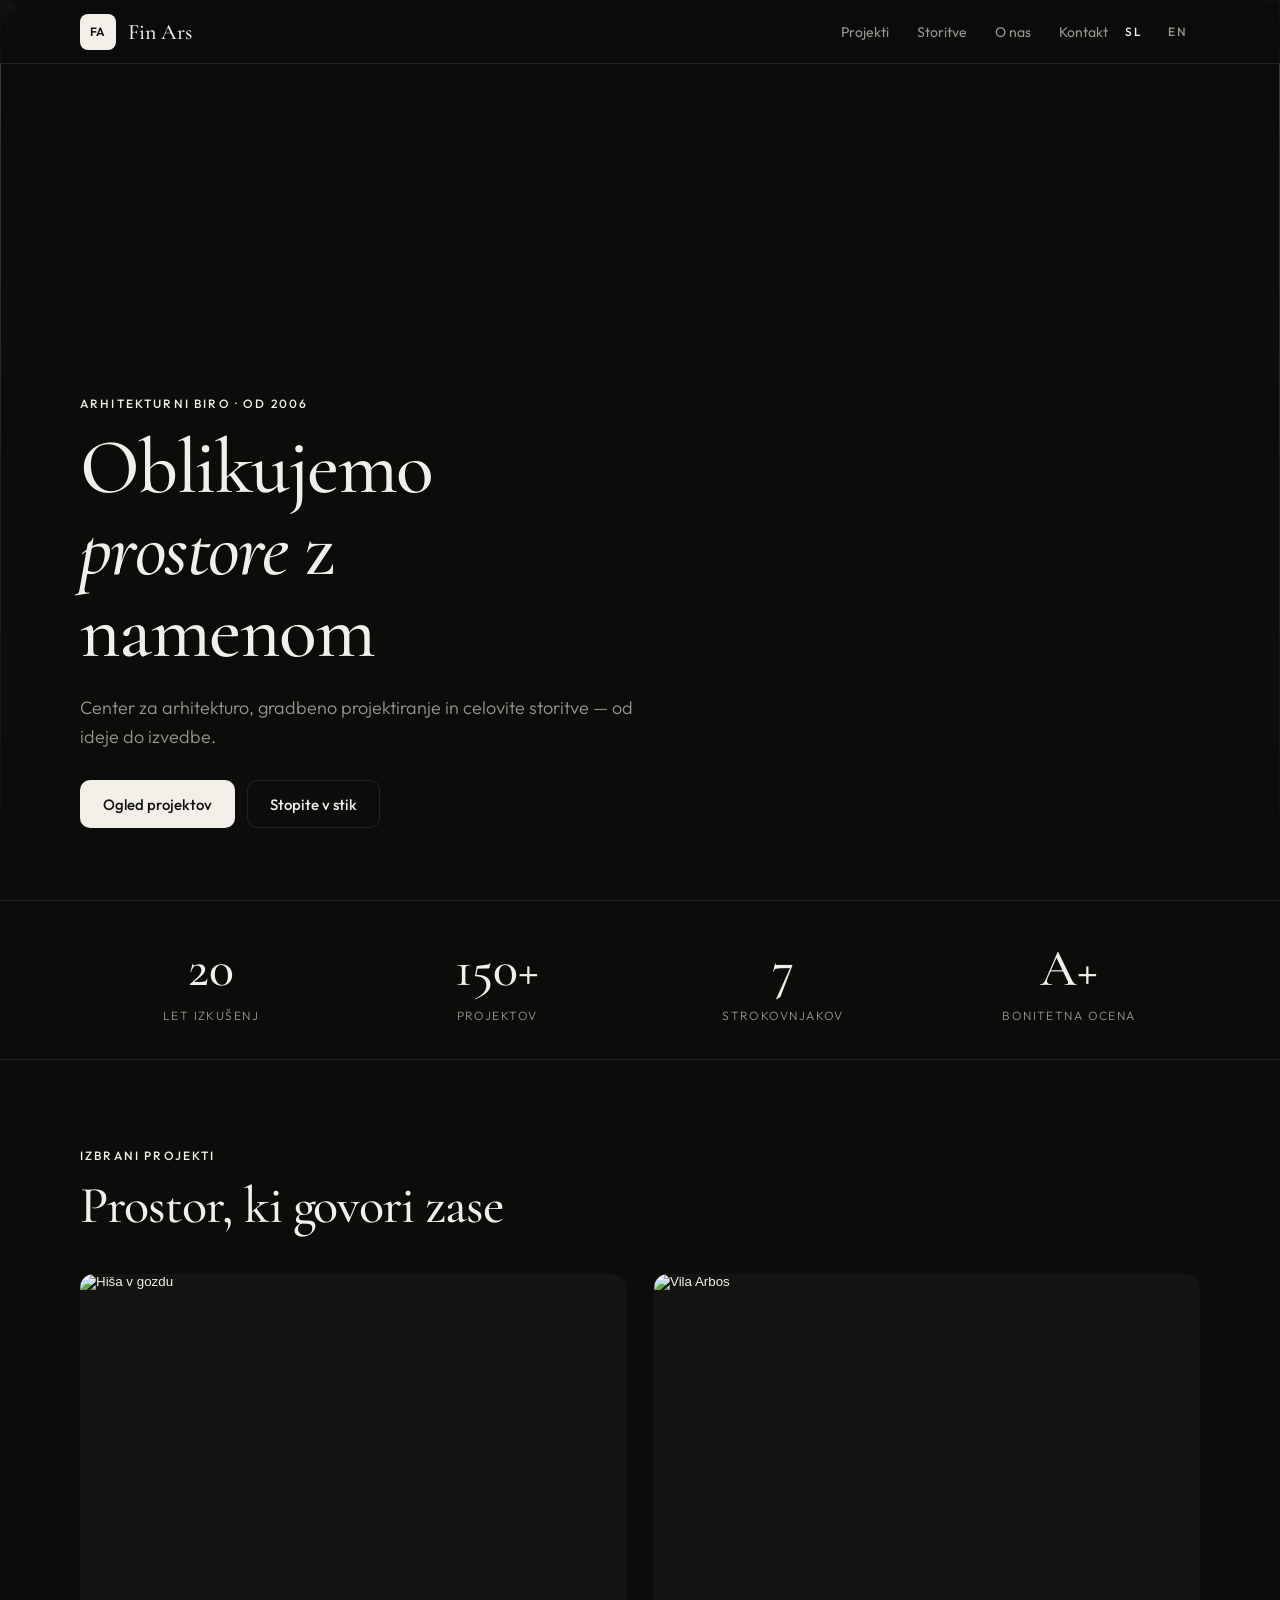
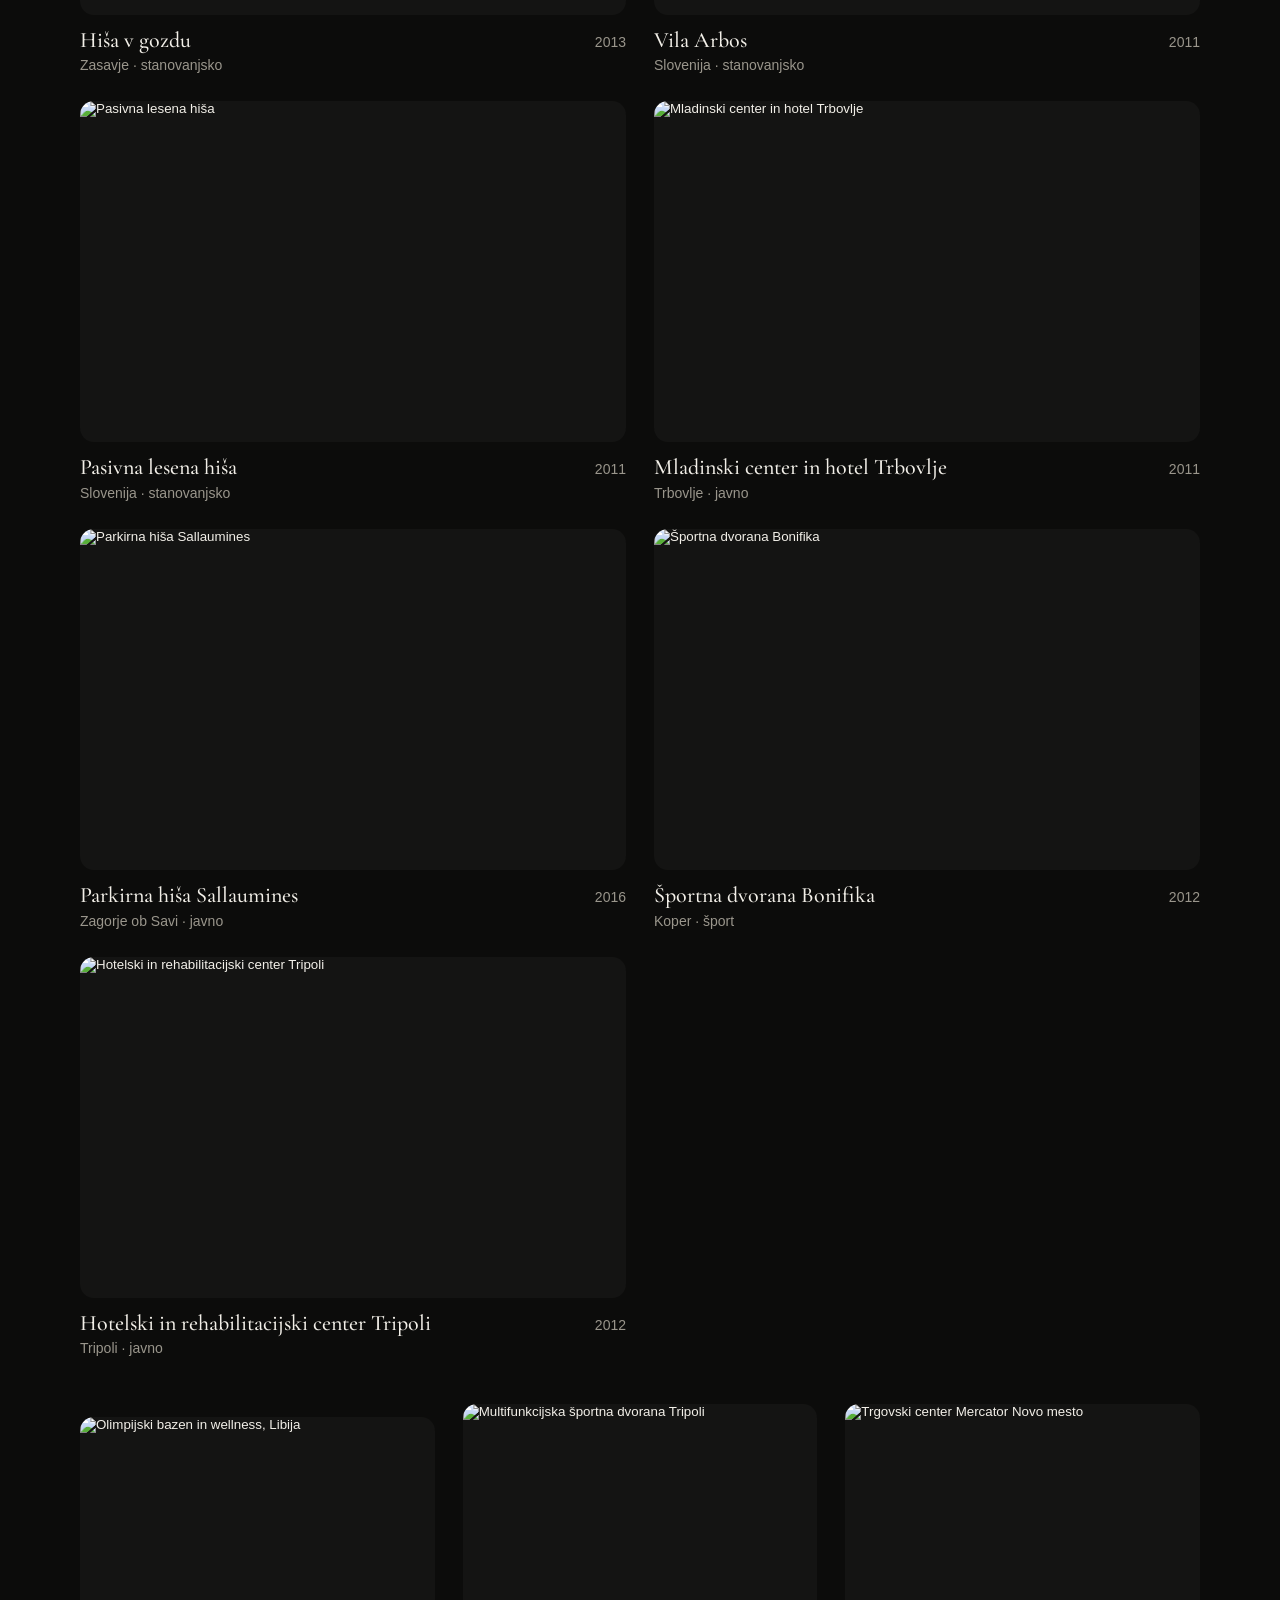
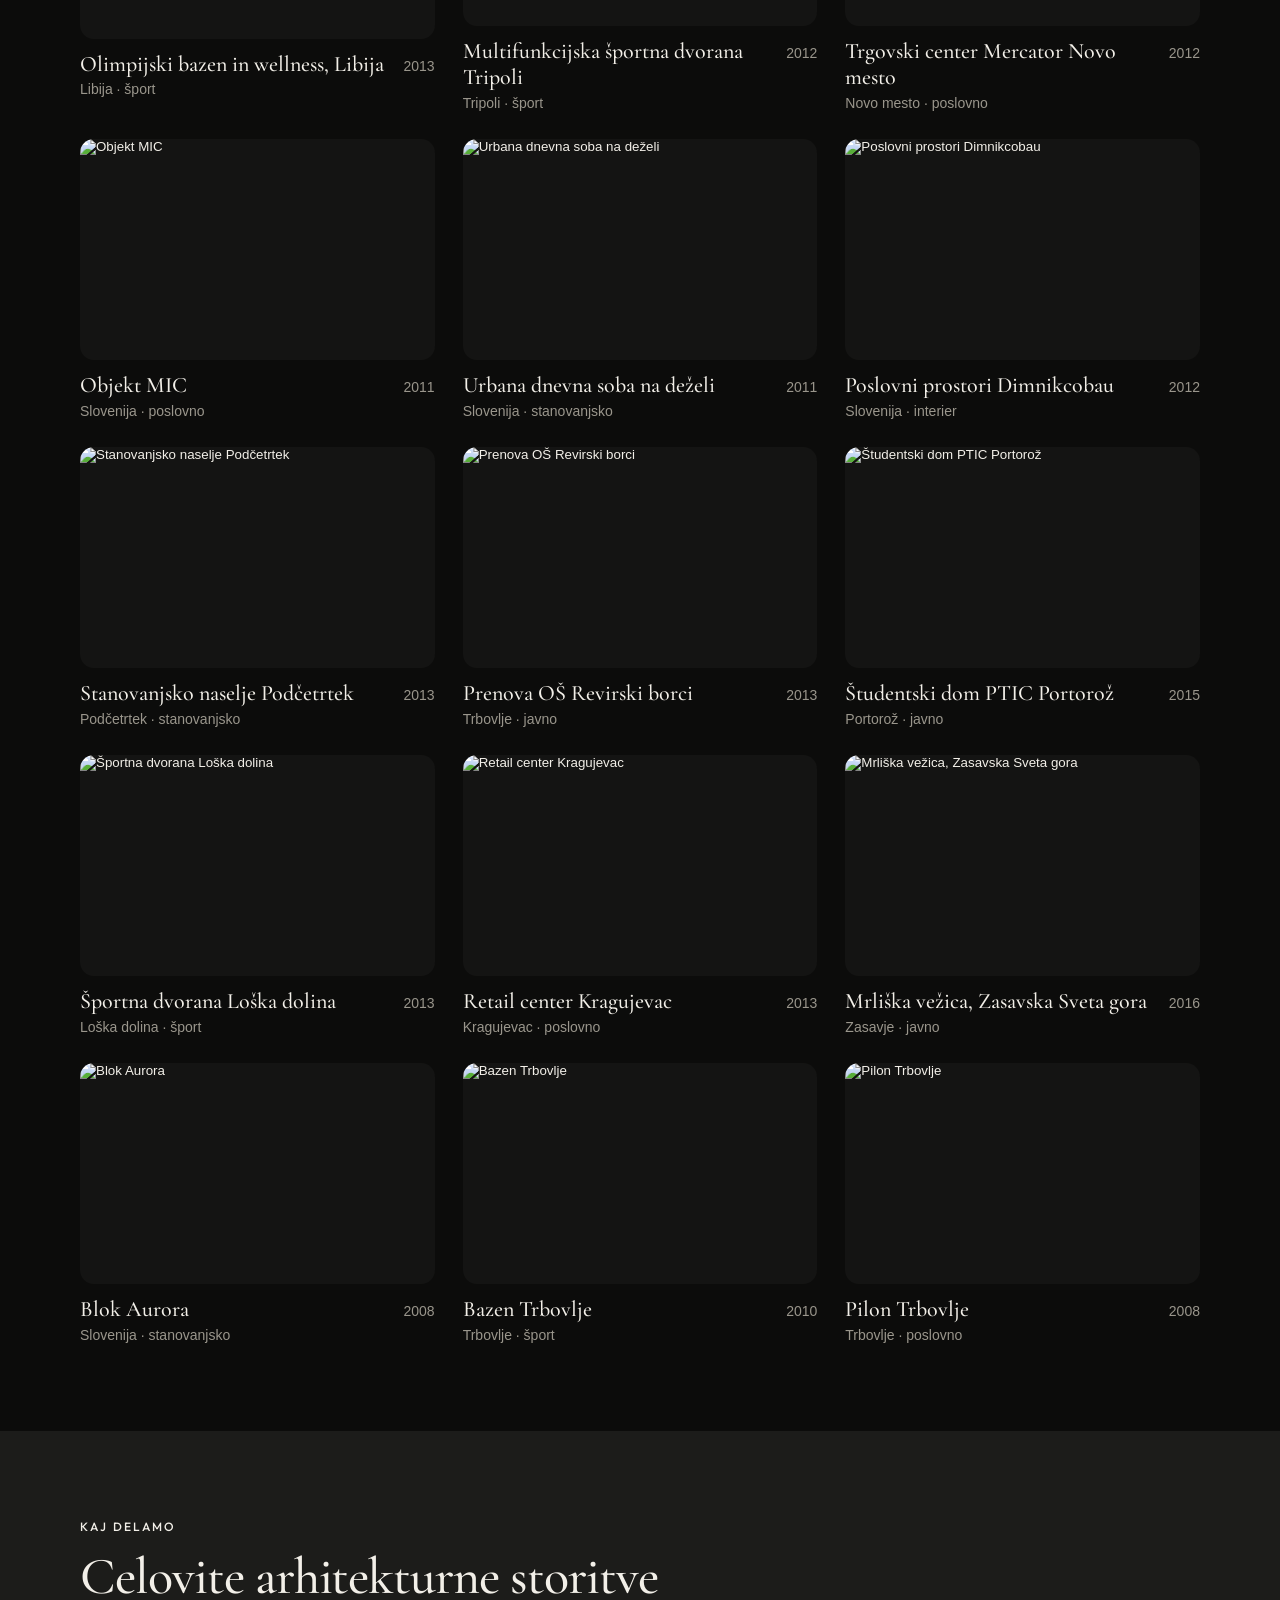
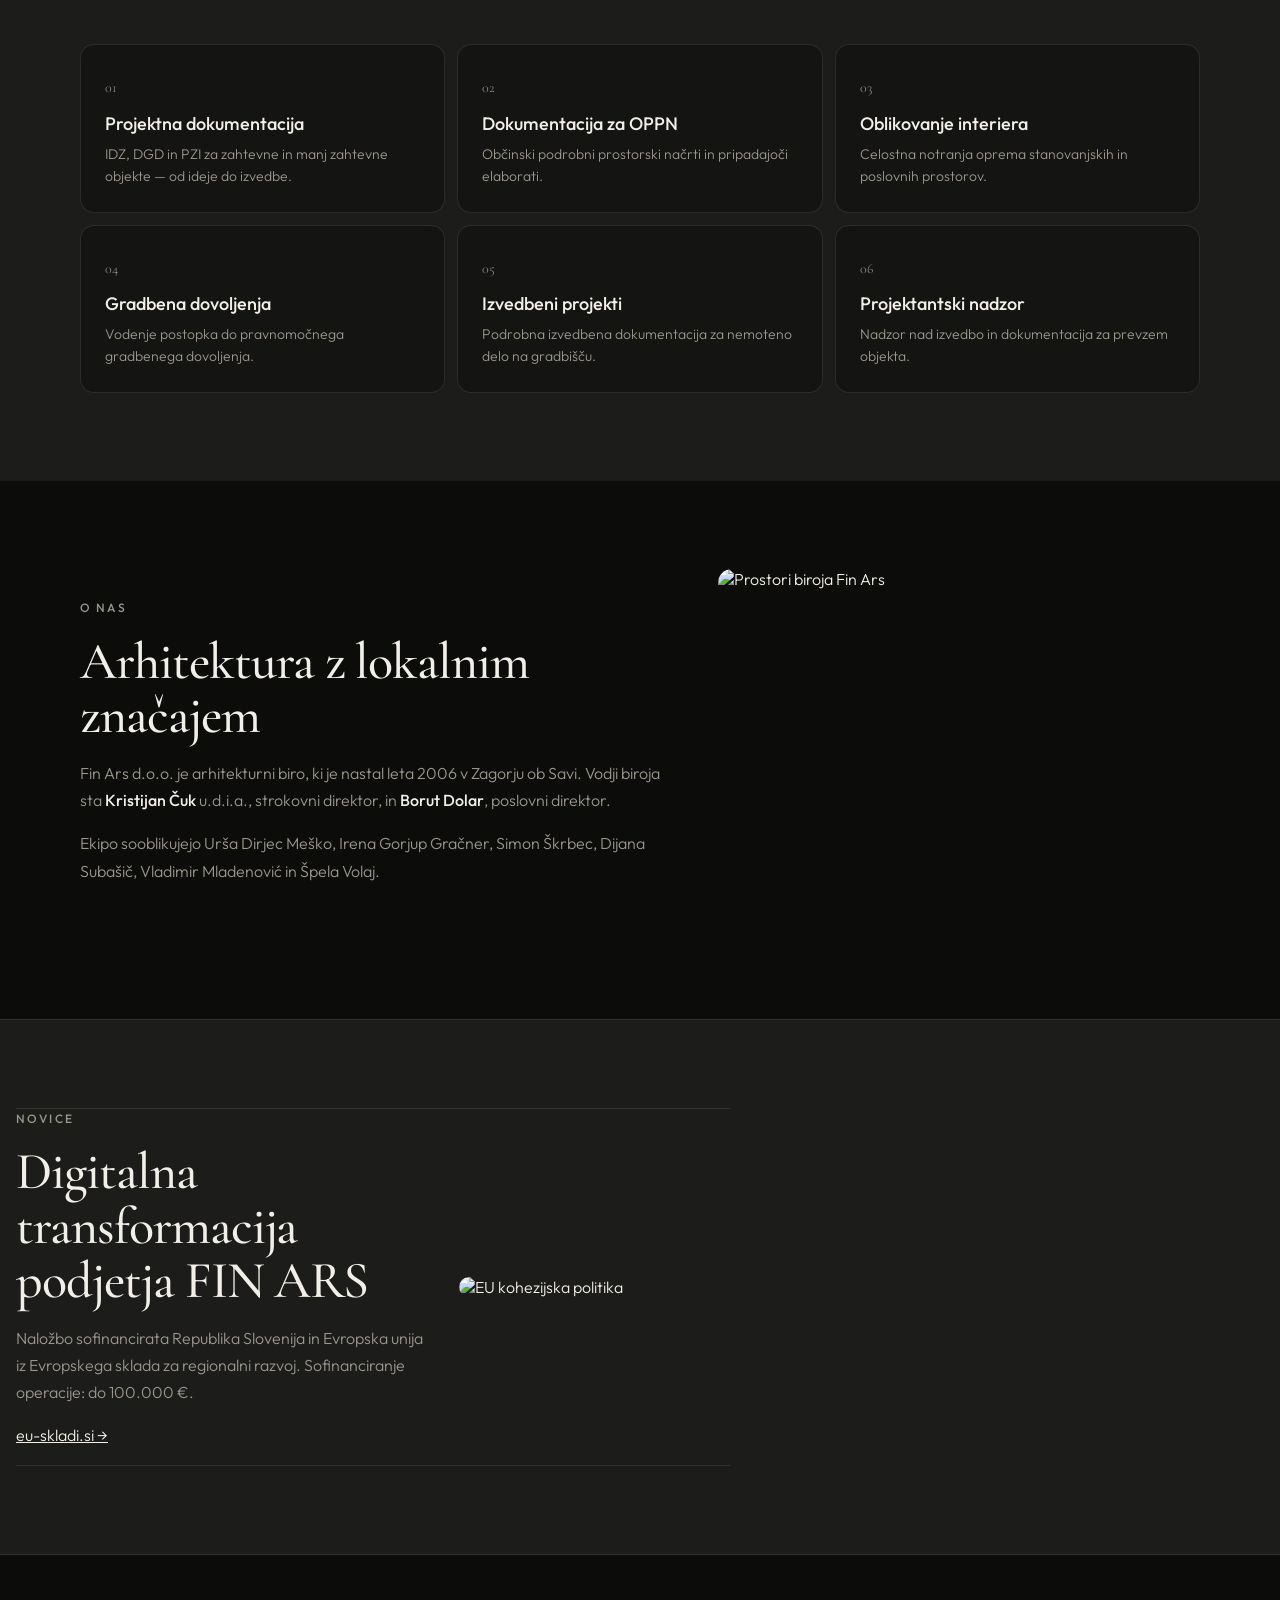
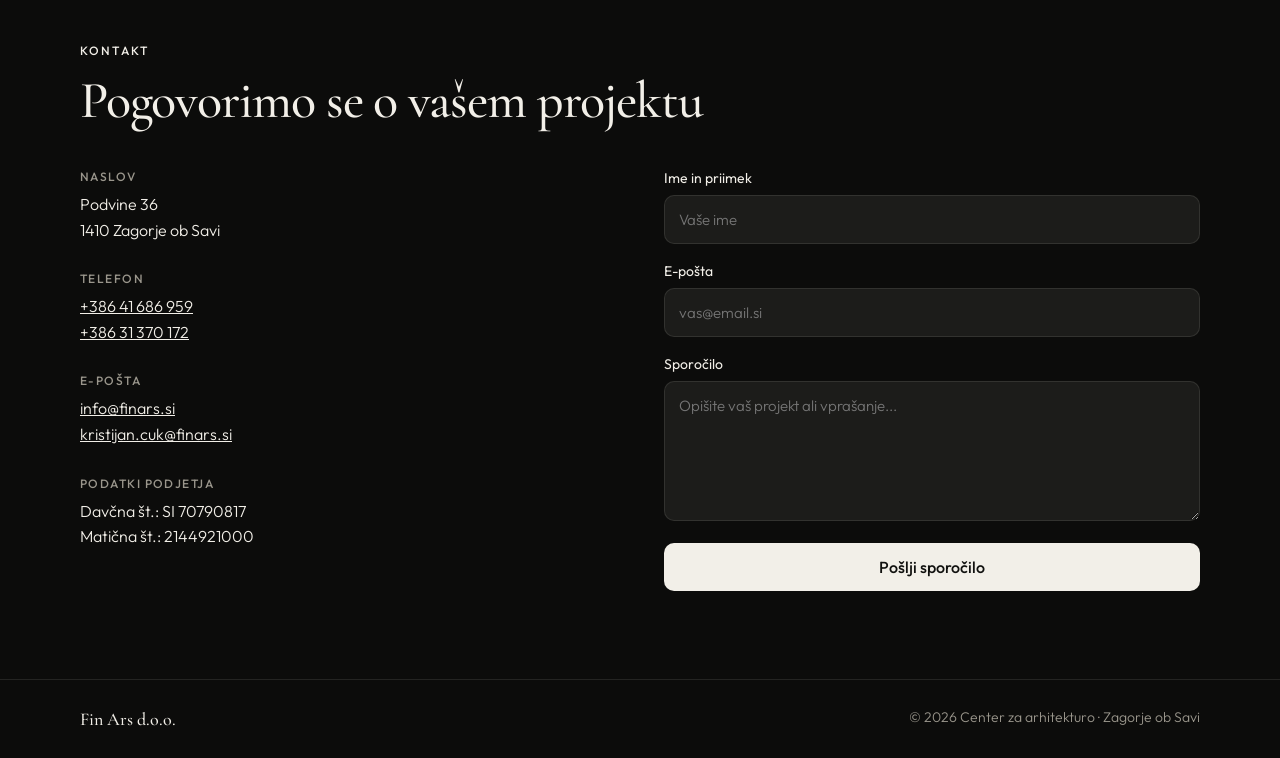
==== index.html @ 6402c63b "Publish SL/EN language switch in index.html" ====
<!DOCTYPE html>
<html lang="sl">
<head>
<meta charset="utf-8">
<meta name="viewport" content="width=device-width, initial-scale=1">
<title>Fin Ars — arhitekturni biro</title>
<meta name="description" content="Fin Ars d.o.o. — center za arhitekturo, gradbeno projektiranje in celovite storitve. Zagorje ob Savi.">
<link rel="preconnect" href="https://fonts.googleapis.com">
<link rel="preconnect" href="https://fonts.gstatic.com" crossorigin>
<link href="https://fonts.googleapis.com/css2?family=Cormorant+Garamond:ital,wght@0,500;0,600;1,500&family=Outfit:wght@300;400;500;600&display=swap" rel="stylesheet">
<style>
  :root {
    --bg: #0c0c0b;
    --fg: #f2efe8;
    --card: #141413;
    --muted: #9a968c;
    --line: rgb(242 239 232 / 0.1);
    --soft: #1c1c1a;
    --display: "Cormorant Garamond", Georgia, serif;
    --sans: "Outfit", system-ui, sans-serif;
  }
  * { box-sizing: border-box; }
  html { scroll-behavior: smooth; }
  body {
    margin: 0;
    background: var(--bg);
    color: var(--fg);
    font-family: var(--sans);
    font-weight: 300;
    -webkit-font-smoothing: antialiased;
  }
  img { max-width: 100%; display: block; }
  a { color: inherit; }
  button, a { cursor: pointer; }
  .wrap { width: min(1120px, calc(100% - 2rem)); margin-inline: auto; }
  header {
    position: fixed; inset: 0 0 auto 0; z-index: 20;
    height: 64px; display: flex; align-items: center;
    border-bottom: 1px solid var(--line);
    background: rgb(12 12 11 / 0.82);
    backdrop-filter: blur(14px);
  }
  .bar { display: flex; align-items: center; justify-content: space-between; width: min(1120px, calc(100% - 2rem)); margin-inline: auto; }
  .brand { display: flex; align-items: center; gap: 12px; text-decoration: none; }
  .mark {
    width: 36px; height: 36px; border-radius: 8px;
    background: var(--fg); color: #11110f;
    display: grid; place-items: center;
    font-size: 12px; font-weight: 600; letter-spacing: 0.04em;
  }
  .brand-name { font-family: var(--display); font-size: 22px; font-weight: 500; }
  nav { display: flex; gap: 28px; }
  nav a { color: var(--muted); text-decoration: none; font-size: 14px; font-weight: 400; }
  nav a:hover { color: var(--fg); }
  .menu-btn {
    display: none; background: none; border: 0; color: var(--fg);
    width: 44px; height: 44px; font-size: 22px;
  }
  .mobile-nav {
    display: none; position: fixed; top: 64px; left: 0; right: 0; z-index: 19;
    background: var(--bg); border-bottom: 1px solid var(--line); padding: 8px 16px 16px;
  }
  .mobile-nav a { display: flex; min-height: 48px; align-items: center; color: var(--muted); text-decoration: none; font-size: 18px; }
  .hero { position: relative; min-height: 100dvh; display: flex; align-items: flex-end; padding: 96px 0 72px; overflow: hidden; }
  .hero-bg { position: absolute; inset: 0; width: 100%; height: 100%; object-fit: cover; opacity: 0.42; }
  .hero-shade { position: absolute; inset: 0; background: linear-gradient(to bottom, rgb(12 12 11 / 0.35), rgb(12 12 11 / 0.72) 55%, var(--bg)); }
  .hero-copy { position: relative; }
  .kicker { letter-spacing: 0.18em; text-transform: uppercase; font-size: 12px; font-weight: 500; color: var(--fg); margin: 0 0 16px; }
  h1, h2 { font-family: var(--display); font-weight: 500; letter-spacing: -0.02em; line-height: 1.05; margin: 0; }
  h1 { font-size: clamp(46px, 8vw, 78px); max-width: 14ch; }
  h1 em { font-style: italic; }
  .lede { max-width: 36rem; margin: 22px 0 0; color: var(--muted); font-size: 18px; line-height: 1.6; }
  .actions { display: flex; flex-wrap: wrap; gap: 12px; margin-top: 28px; }
  .btn {
    display: inline-flex; align-items: center; justify-content: center;
    min-height: 48px; padding: 0 22px; border-radius: 10px;
    text-decoration: none; font-size: 15px; font-weight: 500; border: 1px solid transparent;
  }
  .btn-solid { background: var(--fg); color: #11110f; }
  .btn-ghost { background: transparent; color: var(--fg); border-color: var(--line); }
  .stats { border-block: 1px solid var(--line); }
  .stats-grid { display: grid; grid-template-columns: repeat(4, 1fr); gap: 24px; padding: 36px 0; text-align: center; }
  .stat b { display: block; font-family: var(--display); font-size: clamp(36px, 5vw, 52px); font-weight: 500; }
  .stat span { display: block; margin-top: 8px; color: var(--muted); font-size: 12px; letter-spacing: 0.12em; text-transform: uppercase; }
  section { padding: 88px 0; }
  h2 { font-size: clamp(36px, 5vw, 52px); margin-top: 10px; }
  .grid-2 { display: grid; grid-template-columns: 1fr 1fr; gap: 28px; margin-top: 40px; }
  .grid-3 { display: grid; grid-template-columns: repeat(3, 1fr); gap: 28px; margin-top: 48px; }
  .card {
    display: block; width: 100%; padding: 0; border: 0; background: none; color: inherit; text-align: left;
  }
  .card-media { display: block; overflow: hidden; border-radius: 14px; background: var(--card); }
  .card img { width: 100%; aspect-ratio: 16/10; object-fit: cover; transition: transform 0.5s ease; }
  .card:hover img { transform: scale(1.03); }
  .card-meta { display: flex; justify-content: space-between; gap: 12px; margin-top: 12px; align-items: baseline; }
  .card-title { font-family: var(--display); font-size: 22px; font-weight: 500; line-height: 1.2; }
  .card-year, .card-sub { color: var(--muted); font-size: 14px; }
  .card-sub { display: block; margin-top: 4px; }
  .band { background: var(--soft); }
  .services { display: grid; grid-template-columns: repeat(3, 1fr); gap: 12px; margin-top: 40px; }
  .service { border: 1px solid var(--line); background: var(--card); border-radius: 14px; padding: 24px; }
  .service:hover { border-color: rgb(207 200 186 / 0.4); }
  .service-n { font-family: var(--display); margin: 0; color: var(--fg); }
  .service h3 { margin: 12px 0 0; font-size: 18px; font-weight: 500; }
  .service p { margin: 8px 0 0; color: var(--muted); font-size: 14px; line-height: 1.6; }
  .about { display: grid; grid-template-columns: 1.1fr 0.9fr; gap: 48px; align-items: center; }
  .about p { color: var(--muted); line-height: 1.7; }
  .about strong { color: var(--fg); font-weight: 500; }
  .about img { width: 100%; aspect-ratio: 4/3; object-fit: cover; border-radius: 14px; }
  .news { display: grid; grid-template-columns: 1.2fr 0.8fr; gap: 36px; align-items: center; border-block: 1px solid var(--line); background: var(--soft); }
  .news p { color: var(--muted); line-height: 1.7; }
  .news a { color: var(--fg); }
  .news img { width: 100%; border-radius: 12px; }
  .contact { display: grid; grid-template-columns: 1fr 1fr; gap: 48px; margin-top: 40px; }
  .contact h3 { margin: 0; font-size: 12px; letter-spacing: 0.12em; text-transform: uppercase; font-weight: 500; color: var(--muted); }
  .contact p { margin: 8px 0 0; line-height: 1.6; }
  .block { margin-bottom: 28px; }
  label { display: block; font-size: 14px; margin-bottom: 8px; font-weight: 400; }
  input, textarea {
    width: 100%; background: var(--soft); color: var(--fg);
    border: 1px solid var(--line); border-radius: 10px;
    padding: 14px 14px; font: inherit; font-size: 15px;
  }
  textarea { min-height: 140px; resize: vertical; }
  input:focus, textarea:focus { outline: 2px solid #cfc8ba; border-color: transparent; }
  .field { margin-bottom: 18px; }
  button.btn { width: 100%; border: 0; font: inherit; font-weight: 500; }
  footer { border-top: 1px solid var(--line); }
  .foot { display: flex; justify-content: space-between; gap: 12px; padding: 28px 0; color: var(--muted); font-size: 14px; }
  .foot strong { color: var(--fg); font-family: var(--display); font-size: 18px; font-weight: 500; }
  dialog {
    width: min(920px, calc(100% - 1.5rem));
    max-height: min(92dvh, 900px);
    padding: 0; border: 1px solid var(--line); border-radius: 16px;
    background: #121211; color: var(--fg);
  }
  dialog::backdrop { background: rgb(0 0 0 / 0.72); }
  .dlg { padding: 16px; overflow: auto; max-height: min(92dvh, 900px); }
  .dlg-top { display: flex; justify-content: flex-end; }
  .close {
    width: 44px; height: 44px; border-radius: 10px; border: 1px solid var(--line);
    background: transparent; color: var(--fg); font-size: 20px;
  }
  .hero-shot { width: 100%; aspect-ratio: 16/9; object-fit: cover; border-radius: 12px; background: #000; }
  .thumbs { display: grid; grid-template-columns: repeat(6, 1fr); gap: 8px; margin-top: 8px; }
  .thumbs button { padding: 0; border: 0; background: none; border-radius: 8px; overflow: hidden; opacity: 0.7; }
  .thumbs button[aria-current="true"] { opacity: 1; outline: 2px solid #cfc8ba; }
  .thumbs img { width: 100%; aspect-ratio: 4/3; object-fit: cover; }
  .dlg h2 { font-size: clamp(32px, 4vw, 46px); margin-top: 8px; }
  .dlg .meta { color: var(--muted); letter-spacing: 0.14em; text-transform: uppercase; font-size: 12px; margin: 18px 0 0; }
  .dlg .authors, .dlg .summary { color: var(--muted); line-height: 1.7; }
  .bar-end { display: flex; align-items: center; gap: 4px; }
  .langs { display: flex; }
  .langs button {
    min-width: 44px; min-height: 44px; padding: 0; border: 0; background: none;
    color: var(--muted); font: inherit; font-size: 12px; font-weight: 500; letter-spacing: 0.16em;
  }
  .langs button[aria-pressed="true"] { color: var(--fg); }
  @media (max-width: 860px) {
    nav { display: none; }
    .menu-btn { display: grid; place-items: center; }
    .stats-grid, .grid-2, .grid-3, .services, .about, .news, .contact { grid-template-columns: 1fr; }
    .stats-grid { grid-template-columns: 1fr 1fr; }
    .thumbs { grid-template-columns: repeat(4, 1fr); }
    section { padding: 64px 0; }
    .foot { flex-direction: column; text-align: center; }
  }
  @media (prefers-reduced-motion: reduce) {
    html { scroll-behavior: auto; }
    .card img { transition: none; }
  }
</style>
</head>
<body>
<header>
  <div class="bar">
    <a class="brand" href="#top"><span class="mark">FA</span><span class="brand-name">Fin Ars</span></a>
    <div class="bar-end">
    <nav>
      <a href="#projekti" data-i18n="nav0">Projekti</a>
      <a href="#storitve" data-i18n="nav1">Storitve</a>
      <a href="#o-nas" data-i18n="nav2">O nas</a>
      <a href="#kontakt" data-i18n="nav3">Kontakt</a>
    </nav>
    <div class="langs" role="group" aria-label="Jezik">
      <button type="button" data-set-lang="sl" aria-pressed="true">SL</button>
      <button type="button" data-set-lang="en" aria-pressed="false">EN</button>
    </div>
    <button class="menu-btn" type="button" aria-expanded="false" aria-controls="mobile-nav" aria-label="Odpri meni">☰</button>
    </div>
  </div>
</header>
<div class="mobile-nav" id="mobile-nav">
  <a href="#projekti" data-i18n="nav0">Projekti</a>
  <a href="#storitve" data-i18n="nav1">Storitve</a>
  <a href="#o-nas" data-i18n="nav2">O nas</a>
  <a href="#kontakt" data-i18n="nav3">Kontakt</a>
</div>

<main id="top">
  <section class="hero">
    <img class="hero-bg" src="https://cdn.jsdelivr.net/gh/tommyvimeo-gif/finars@main/public/projects/hisa-v-gozdu/01.jpg" alt="">
    <div class="hero-shade"></div>
    <div class="wrap hero-copy">
      <p class="kicker" data-i18n="heroKicker">Arhitekturni biro · od 2006</p>
      <h1 data-i18n-html="heroTitle">Oblikujemo <em>prostore</em> z namenom</h1>
      <p class="lede" data-i18n="lede">Center za arhitekturo, gradbeno projektiranje in celovite storitve — od ideje do izvedbe.</p>
      <div class="actions">
        <a class="btn btn-solid" href="#projekti" data-i18n="viewProjects">Ogled projektov</a>
        <a class="btn btn-ghost" href="#kontakt" data-i18n="getInTouch">Stopite v stik</a>
      </div>
    </div>
  </section>

  <div class="stats">
    <div class="wrap stats-grid">
      <div class="stat"><b>20</b><span data-i18n="stat0">Let izkušenj</span></div>
      <div class="stat"><b>150+</b><span data-i18n="stat1">Projektov</span></div>
      <div class="stat"><b>7</b><span data-i18n="stat2">Strokovnjakov</span></div>
      <div class="stat"><b>A+</b><span data-i18n="stat3">Bonitetna ocena</span></div>
    </div>
  </div>

  <section id="projekti">
    <div class="wrap">
      <p class="kicker" data-i18n="projectsKicker">Izbrani projekti</p>
      <h2 data-i18n="projectsTitle">Prostor, ki govori zase</h2>
      <div class="grid-2">
      <button class="card" type="button" data-slug="hisa-v-gozdu">
        <span class="card-media"><img src="https://cdn.jsdelivr.net/gh/tommyvimeo-gif/finars@main/public/projects/hisa-v-gozdu/01.jpg" alt="Hiša v gozdu" loading="lazy"></span>
        <span class="card-meta">
          <span class="card-title">Hiša v gozdu</span>
          <span class="card-year">2013</span>
        </span>
        <span class="card-sub">Zasavje · stanovanjsko</span>
      </button>
      <button class="card" type="button" data-slug="vila-arbos">
        <span class="card-media"><img src="https://cdn.jsdelivr.net/gh/tommyvimeo-gif/finars@main/public/projects/vila-arbos/01.jpg" alt="Vila Arbos" loading="lazy"></span>
        <span class="card-meta">
          <span class="card-title">Vila Arbos</span>
          <span class="card-year">2011</span>
        </span>
        <span class="card-sub">Slovenija · stanovanjsko</span>
      </button>
      <button class="card" type="button" data-slug="pasivna-hisa">
        <span class="card-media"><img src="https://cdn.jsdelivr.net/gh/tommyvimeo-gif/finars@main/public/projects/pasivna-hisa/01.jpg" alt="Pasivna lesena hiša" loading="lazy"></span>
        <span class="card-meta">
          <span class="card-title">Pasivna lesena hiša</span>
          <span class="card-year">2011</span>
        </span>
        <span class="card-sub">Slovenija · stanovanjsko</span>
      </button>
      <button class="card" type="button" data-slug="mladinski-center-trbovlje">
        <span class="card-media"><img src="https://cdn.jsdelivr.net/gh/tommyvimeo-gif/finars@main/public/projects/mladinski-center-trbovlje/01.jpg" alt="Mladinski center in hotel Trbovlje" loading="lazy"></span>
        <span class="card-meta">
          <span class="card-title">Mladinski center in hotel Trbovlje</span>
          <span class="card-year">2011</span>
        </span>
        <span class="card-sub">Trbovlje · javno</span>
      </button>
      <button class="card" type="button" data-slug="parkirna-hisa-sallaumines">
        <span class="card-media"><img src="https://cdn.jsdelivr.net/gh/tommyvimeo-gif/finars@main/public/projects/parkirna-hisa-sallaumines/01.jpg" alt="Parkirna hiša Sallaumines" loading="lazy"></span>
        <span class="card-meta">
          <span class="card-title">Parkirna hiša Sallaumines</span>
          <span class="card-year">2016</span>
        </span>
        <span class="card-sub">Zagorje ob Savi · javno</span>
      </button>
      <button class="card" type="button" data-slug="dvorana-bonifika">
        <span class="card-media"><img src="https://cdn.jsdelivr.net/gh/tommyvimeo-gif/finars@main/public/projects/dvorana-bonifika/01.jpg" alt="Športna dvorana Bonifika" loading="lazy"></span>
        <span class="card-meta">
          <span class="card-title">Športna dvorana Bonifika</span>
          <span class="card-year">2012</span>
        </span>
        <span class="card-sub">Koper · šport</span>
      </button>
      <button class="card" type="button" data-slug="hotel-tripoli">
        <span class="card-media"><img src="https://cdn.jsdelivr.net/gh/tommyvimeo-gif/finars@main/public/projects/hotel-tripoli/01.jpg" alt="Hotelski in rehabilitacijski center Tripoli" loading="lazy"></span>
        <span class="card-meta">
          <span class="card-title">Hotelski in rehabilitacijski center Tripoli</span>
          <span class="card-year">2012</span>
        </span>
        <span class="card-sub">Tripoli · javno</span>
      </button></div>
      <div class="grid-3">
      <button class="card" type="button" data-slug="bazen-libija">
        <span class="card-media"><img src="https://cdn.jsdelivr.net/gh/tommyvimeo-gif/finars@main/public/projects/bazen-libija/01.jpg" alt="Olimpijski bazen in wellness, Libija" loading="lazy"></span>
        <span class="card-meta">
          <span class="card-title">Olimpijski bazen in wellness, Libija</span>
          <span class="card-year">2013</span>
        </span>
        <span class="card-sub">Libija · šport</span>
      </button>
      <button class="card" type="button" data-slug="dvorana-tripoli">
        <span class="card-media"><img src="https://cdn.jsdelivr.net/gh/tommyvimeo-gif/finars@main/public/projects/dvorana-tripoli/01.jpg" alt="Multifunkcijska športna dvorana Tripoli" loading="lazy"></span>
        <span class="card-meta">
          <span class="card-title">Multifunkcijska športna dvorana Tripoli</span>
          <span class="card-year">2012</span>
        </span>
        <span class="card-sub">Tripoli · šport</span>
      </button>
      <button class="card" type="button" data-slug="mercator-novo-mesto">
        <span class="card-media"><img src="https://cdn.jsdelivr.net/gh/tommyvimeo-gif/finars@main/public/projects/mercator-novo-mesto/01.jpg" alt="Trgovski center Mercator Novo mesto" loading="lazy"></span>
        <span class="card-meta">
          <span class="card-title">Trgovski center Mercator Novo mesto</span>
          <span class="card-year">2012</span>
        </span>
        <span class="card-sub">Novo mesto · poslovno</span>
      </button>
      <button class="card" type="button" data-slug="objekt-mic">
        <span class="card-media"><img src="https://cdn.jsdelivr.net/gh/tommyvimeo-gif/finars@main/public/projects/objekt-mic/01.jpg" alt="Objekt MIC" loading="lazy"></span>
        <span class="card-meta">
          <span class="card-title">Objekt MIC</span>
          <span class="card-year">2011</span>
        </span>
        <span class="card-sub">Slovenija · poslovno</span>
      </button>
      <button class="card" type="button" data-slug="urbana-dnevna-soba">
        <span class="card-media"><img src="https://cdn.jsdelivr.net/gh/tommyvimeo-gif/finars@main/public/projects/urbana-dnevna-soba/01.jpg" alt="Urbana dnevna soba na deželi" loading="lazy"></span>
        <span class="card-meta">
          <span class="card-title">Urbana dnevna soba na deželi</span>
          <span class="card-year">2011</span>
        </span>
        <span class="card-sub">Slovenija · stanovanjsko</span>
      </button>
      <button class="card" type="button" data-slug="dimnikcobau">
        <span class="card-media"><img src="https://cdn.jsdelivr.net/gh/tommyvimeo-gif/finars@main/public/projects/dimnikcobau/01.jpg" alt="Poslovni prostori Dimnikcobau" loading="lazy"></span>
        <span class="card-meta">
          <span class="card-title">Poslovni prostori Dimnikcobau</span>
          <span class="card-year">2012</span>
        </span>
        <span class="card-sub">Slovenija · interier</span>
      </button>
      <button class="card" type="button" data-slug="naselje-podcetrtek">
        <span class="card-media"><img src="https://cdn.jsdelivr.net/gh/tommyvimeo-gif/finars@main/public/projects/naselje-podcetrtek/01.jpg" alt="Stanovanjsko naselje Podčetrtek" loading="lazy"></span>
        <span class="card-meta">
          <span class="card-title">Stanovanjsko naselje Podčetrtek</span>
          <span class="card-year">2013</span>
        </span>
        <span class="card-sub">Podčetrtek · stanovanjsko</span>
      </button>
      <button class="card" type="button" data-slug="sola-trbovlje">
        <span class="card-media"><img src="https://cdn.jsdelivr.net/gh/tommyvimeo-gif/finars@main/public/projects/sola-trbovlje/01.jpg" alt="Prenova OŠ Revirski borci" loading="lazy"></span>
        <span class="card-meta">
          <span class="card-title">Prenova OŠ Revirski borci</span>
          <span class="card-year">2013</span>
        </span>
        <span class="card-sub">Trbovlje · javno</span>
      </button>
      <button class="card" type="button" data-slug="ptic-portoroz">
        <span class="card-media"><img src="https://cdn.jsdelivr.net/gh/tommyvimeo-gif/finars@main/public/projects/ptic-portoroz/01.jpg" alt="Študentski dom PTIC Portorož" loading="lazy"></span>
        <span class="card-meta">
          <span class="card-title">Študentski dom PTIC Portorož</span>
          <span class="card-year">2015</span>
        </span>
        <span class="card-sub">Portorož · javno</span>
      </button>
      <button class="card" type="button" data-slug="sportna-loska-dolina">
        <span class="card-media"><img src="https://cdn.jsdelivr.net/gh/tommyvimeo-gif/finars@main/public/projects/sportna-loska-dolina/01.jpg" alt="Športna dvorana Loška dolina" loading="lazy"></span>
        <span class="card-meta">
          <span class="card-title">Športna dvorana Loška dolina</span>
          <span class="card-year">2013</span>
        </span>
        <span class="card-sub">Loška dolina · šport</span>
      </button>
      <button class="card" type="button" data-slug="retail-kragujevac">
        <span class="card-media"><img src="https://cdn.jsdelivr.net/gh/tommyvimeo-gif/finars@main/public/projects/retail-kragujevac/01.jpg" alt="Retail center Kragujevac" loading="lazy"></span>
        <span class="card-meta">
          <span class="card-title">Retail center Kragujevac</span>
          <span class="card-year">2013</span>
        </span>
        <span class="card-sub">Kragujevac · poslovno</span>
      </button>
      <button class="card" type="button" data-slug="sveta-gora">
        <span class="card-media"><img src="https://cdn.jsdelivr.net/gh/tommyvimeo-gif/finars@main/public/projects/sveta-gora/01.jpg" alt="Mrliška vežica, Zasavska Sveta gora" loading="lazy"></span>
        <span class="card-meta">
          <span class="card-title">Mrliška vežica, Zasavska Sveta gora</span>
          <span class="card-year">2016</span>
        </span>
        <span class="card-sub">Zasavje · javno</span>
      </button>
      <button class="card" type="button" data-slug="blok-aurora">
        <span class="card-media"><img src="https://cdn.jsdelivr.net/gh/tommyvimeo-gif/finars@main/public/projects/oppn-aurora/01.jpg" alt="Blok Aurora" loading="lazy"></span>
        <span class="card-meta">
          <span class="card-title">Blok Aurora</span>
          <span class="card-year">2008</span>
        </span>
        <span class="card-sub">Slovenija · stanovanjsko</span>
      </button>
      <button class="card" type="button" data-slug="bazen-trbovlje">
        <span class="card-media"><img src="https://cdn.jsdelivr.net/gh/tommyvimeo-gif/finars@main/public/projects/bazen-trbovlje/01.jpg" alt="Bazen Trbovlje" loading="lazy"></span>
        <span class="card-meta">
          <span class="card-title">Bazen Trbovlje</span>
          <span class="card-year">2010</span>
        </span>
        <span class="card-sub">Trbovlje · šport</span>
      </button>
      <button class="card" type="button" data-slug="pilon-trbovlje">
        <span class="card-media"><img src="https://cdn.jsdelivr.net/gh/tommyvimeo-gif/finars@main/public/projects/pilon-trbovlje/01.jpg" alt="Pilon Trbovlje" loading="lazy"></span>
        <span class="card-meta">
          <span class="card-title">Pilon Trbovlje</span>
          <span class="card-year">2008</span>
        </span>
        <span class="card-sub">Trbovlje · poslovno</span>
      </button></div>
    </div>
  </section>

  <section class="band" id="storitve">
    <div class="wrap">
      <p class="kicker" data-i18n="servicesKicker">Kaj delamo</p>
      <h2 data-i18n="servicesTitle">Celovite arhitekturne storitve</h2>
      <div class="services">
        <article class="service">
          <p class="service-n">01</p>
          <h3 data-i18n="svcT0">Projektna dokumentacija</h3>
          <p data-i18n="svcD0">IDZ, DGD in PZI za zahtevne in manj zahtevne objekte — od ideje do izvedbe.</p>
        </article>
        <article class="service">
          <p class="service-n">02</p>
          <h3 data-i18n="svcT1">Dokumentacija za OPPN</h3>
          <p data-i18n="svcD1">Občinski podrobni prostorski načrti in pripadajoči elaborati.</p>
        </article>
        <article class="service">
          <p class="service-n">03</p>
          <h3 data-i18n="svcT2">Oblikovanje interiera</h3>
          <p data-i18n="svcD2">Celostna notranja oprema stanovanjskih in poslovnih prostorov.</p>
        </article>
        <article class="service">
          <p class="service-n">04</p>
          <h3 data-i18n="svcT3">Gradbena dovoljenja</h3>
          <p data-i18n="svcD3">Vodenje postopka do pravnomočnega gradbenega dovoljenja.</p>
        </article>
        <article class="service">
          <p class="service-n">05</p>
          <h3 data-i18n="svcT4">Izvedbeni projekti</h3>
          <p data-i18n="svcD4">Podrobna izvedbena dokumentacija za nemoteno delo na gradbišču.</p>
        </article>
        <article class="service">
          <p class="service-n">06</p>
          <h3 data-i18n="svcT5">Projektantski nadzor</h3>
          <p data-i18n="svcD5">Nadzor nad izvedbo in dokumentacija za prevzem objekta.</p>
        </article></div>
    </div>
  </section>

  <section id="o-nas">
    <div class="wrap about">
      <div>
        <p class="kicker" data-i18n="aboutKicker">O nas</p>
        <h2 data-i18n="aboutTitle">Arhitektura z lokalnim značajem</h2>
        <p data-i18n-html="aboutLead">Fin Ars d.o.o. je arhitekturni biro, ki je nastal leta 2006 v Zagorju ob Savi. Vodji biroja sta <strong>Kristijan Čuk</strong> u.d.i.a., strokovni direktor, in <strong>Borut Dolar</strong>, poslovni direktor.</p>
        <p data-i18n="aboutTeam">Ekipo sooblikujejo Urša Dirjec Meško, Irena Gorjup Gračner, Simon Škrbec, Dijana Subašič, Vladimir Mladenović in Špela Volaj.</p>
      </div>
      <img src="https://cdn.jsdelivr.net/gh/tommyvimeo-gif/finars@main/public/brand/office.jpg" alt="Prostori biroja Fin Ars">
    </div>
  </section>

  <section class="news" id="novice">
    <div class="wrap news">
      <div>
        <p class="kicker" data-i18n="newsKicker">Novice</p>
        <h2 data-i18n="newsTitle">Digitalna transformacija podjetja FIN ARS</h2>
        <p data-i18n="newsBody">Naložbo sofinancirata Republika Slovenija in Evropska unija iz Evropskega sklada za regionalni razvoj. Sofinanciranje operacije: do 100.000 €.</p>
        <p><a href="https://www.eu-skladi.si/" target="_blank" rel="noreferrer">eu-skladi.si →</a></p>
      </div>
      <img src="https://cdn.jsdelivr.net/gh/tommyvimeo-gif/finars@main/public/brand/news.jpg" alt="EU kohezijska politika">
    </div>
  </section>

  <section id="kontakt">
    <div class="wrap">
      <p class="kicker" data-i18n="contactKicker">Kontakt</p>
      <h2 data-i18n="contactTitle">Pogovorimo se o vašem projektu</h2>
      <div class="contact">
        <div>
          <div class="block"><h3 data-i18n="addressLabel">Naslov</h3><p>Podvine 36<br>1410 Zagorje ob Savi</p></div>
          <div class="block"><h3 data-i18n="phoneLabel">Telefon</h3><p><a href="tel:+38641686959">+386 41 686 959</a><br><a href="tel:+38631370172">+386 31 370 172</a></p></div>
          <div class="block"><h3 data-i18n="emailLabel">E-pošta</h3><p><a href="mailto:info@finars.si">info@finars.si</a><br><a href="mailto:kristijan.cuk@finars.si">kristijan.cuk@finars.si</a></p></div>
          <div class="block"><h3 data-i18n="companyLabel">Podatki podjetja</h3><p data-i18n-html="companyBody">Davčna št.: SI 70790817<br>Matična št.: 2144921000</p></div>
        </div>
        <form id="contact-form">
          <div class="field"><label for="name" data-i18n="nameLabel">Ime in priimek</label><input id="name" name="name" required placeholder="Vaše ime" data-i18n-attr="namePh"></div>
          <div class="field"><label for="email" data-i18n="emailField">E-pošta</label><input id="email" name="email" type="email" required placeholder="vas@email.si" data-i18n-attr="emailPh"></div>
          <div class="field"><label for="message" data-i18n="messageLabel">Sporočilo</label><textarea id="message" name="message" required placeholder="Opišite vaš projekt ali vprašanje..." data-i18n-attr="messagePh"></textarea></div>
          <button class="btn btn-solid" type="submit" data-i18n="send">Pošlji sporočilo</button>
        </form>
      </div>
    </div>
  </section>
</main>

<footer>
  <div class="wrap foot">
    <strong>Fin Ars d.o.o.</strong>
    <span data-i18n="footer">© 2026 Center za arhitekturo · Zagorje ob Savi</span>
  </div>
</footer>

<dialog id="project">
  <div class="dlg">
    <div class="dlg-top"><button class="close" type="button" aria-label="Zapri">×</button></div>
    <img class="hero-shot" id="shot" alt="">
    <div class="thumbs" id="thumbs"></div>
    <p class="meta" id="meta"></p>
    <h2 id="ptitle"></h2>
    <p class="authors" id="authors"></p>
    <p class="summary" id="summary"></p>
  </div>
</dialog>

<script>
const projects = [{"slug":"hisa-v-gozdu","title":"Hiša v gozdu","year":2013,"location":"Zasavje","category":"stanovanjsko","authors":"Simon Škrbec, Kristijan Čuk","summary":"Enodružinska, troetažna hiša z delno vkopano kletjo in garažo. V pritličju odprt dnevni prostor z zastekljeno zahodno fasado in izhodom na zeleno teraso s pergolo. 150 m² + 90 m² kleti.","images":["https://cdn.jsdelivr.net/gh/tommyvimeo-gif/finars@main/public/projects/hisa-v-gozdu/01.jpg","https://cdn.jsdelivr.net/gh/tommyvimeo-gif/finars@main/public/projects/hisa-v-gozdu/02.jpg","https://cdn.jsdelivr.net/gh/tommyvimeo-gif/finars@main/public/projects/hisa-v-gozdu/03.jpg","https://cdn.jsdelivr.net/gh/tommyvimeo-gif/finars@main/public/projects/hisa-v-gozdu/04.jpg","https://cdn.jsdelivr.net/gh/tommyvimeo-gif/finars@main/public/projects/hisa-v-gozdu/05.jpg","https://cdn.jsdelivr.net/gh/tommyvimeo-gif/finars@main/public/projects/hisa-v-gozdu/06.jpg","https://cdn.jsdelivr.net/gh/tommyvimeo-gif/finars@main/public/projects/hisa-v-gozdu/07.jpg","https://cdn.jsdelivr.net/gh/tommyvimeo-gif/finars@main/public/projects/hisa-v-gozdu/08.jpg"],"featured":true},{"slug":"vila-arbos","title":"Vila Arbos","year":2011,"location":"Slovenija","category":"stanovanjsko","authors":"Simon Škrbec, Kristijan Čuk","summary":"Pritlična vila iz naravnih materialov z leseno nosilno konstrukcijo. Orientacija bivalnega dela na jug in zahod, enokapna streha z aktivnimi sončnimi sistemi. 80 m².","images":["https://cdn.jsdelivr.net/gh/tommyvimeo-gif/finars@main/public/projects/vila-arbos/01.jpg","https://cdn.jsdelivr.net/gh/tommyvimeo-gif/finars@main/public/projects/vila-arbos/02.jpg","https://cdn.jsdelivr.net/gh/tommyvimeo-gif/finars@main/public/projects/vila-arbos/03.jpg","https://cdn.jsdelivr.net/gh/tommyvimeo-gif/finars@main/public/projects/vila-arbos/04.jpg","https://cdn.jsdelivr.net/gh/tommyvimeo-gif/finars@main/public/projects/vila-arbos/05.jpg","https://cdn.jsdelivr.net/gh/tommyvimeo-gif/finars@main/public/projects/vila-arbos/06.jpg"],"featured":true},{"slug":"pasivna-hisa","title":"Pasivna lesena hiša","year":2011,"location":"Slovenija","category":"stanovanjsko","authors":"Kristijan Čuk, Simon Škrbec","summary":"Energetsko učinkovita lesena enodružinska hiša z visokim standardom toplotne zaščite.","images":["https://cdn.jsdelivr.net/gh/tommyvimeo-gif/finars@main/public/projects/pasivna-hisa/01.jpg","https://cdn.jsdelivr.net/gh/tommyvimeo-gif/finars@main/public/projects/pasivna-hisa/02.jpg","https://cdn.jsdelivr.net/gh/tommyvimeo-gif/finars@main/public/projects/pasivna-hisa/03.jpg","https://cdn.jsdelivr.net/gh/tommyvimeo-gif/finars@main/public/projects/pasivna-hisa/04.jpg","https://cdn.jsdelivr.net/gh/tommyvimeo-gif/finars@main/public/projects/pasivna-hisa/05.jpg","https://cdn.jsdelivr.net/gh/tommyvimeo-gif/finars@main/public/projects/pasivna-hisa/06.jpg"],"featured":true},{"slug":"mladinski-center-trbovlje","title":"Mladinski center in hotel Trbovlje","year":2011,"location":"Trbovlje","category":"javno","authors":"Simon Škrbec, Darjan Bunta, Kristijan Čuk","summary":"Delno vkopan objekt, ki povezuje Trg revolucije in cesto 1. junija. Pohodna streha kot nov javni prostor. Mladinski center z dvorano in hotel s 24 ležišči. 700 m², K+P+N.","images":["https://cdn.jsdelivr.net/gh/tommyvimeo-gif/finars@main/public/projects/mladinski-center-trbovlje/01.jpg","https://cdn.jsdelivr.net/gh/tommyvimeo-gif/finars@main/public/projects/mladinski-center-trbovlje/02.jpg","https://cdn.jsdelivr.net/gh/tommyvimeo-gif/finars@main/public/projects/mladinski-center-trbovlje/03.jpg","https://cdn.jsdelivr.net/gh/tommyvimeo-gif/finars@main/public/projects/mladinski-center-trbovlje/04.jpg","https://cdn.jsdelivr.net/gh/tommyvimeo-gif/finars@main/public/projects/mladinski-center-trbovlje/05.jpg","https://cdn.jsdelivr.net/gh/tommyvimeo-gif/finars@main/public/projects/mladinski-center-trbovlje/06.jpg","https://cdn.jsdelivr.net/gh/tommyvimeo-gif/finars@main/public/projects/mladinski-center-trbovlje/07.jpg","https://cdn.jsdelivr.net/gh/tommyvimeo-gif/finars@main/public/projects/mladinski-center-trbovlje/08.jpg"],"featured":true},{"slug":"parkirna-hisa-sallaumines","title":"Parkirna hiša Sallaumines","year":2016,"location":"Zagorje ob Savi","category":"javno","authors":"Irena Gorjup Gračner, Katja Draš, Kristijan Čuk","summary":"Dvoetažna parkirna hiša na trikotni parceli med peš cono Sallaumines, Obrtniško cesto in stanovanjskim blokom. Ločena dostopa za klet in pritličje.","images":["https://cdn.jsdelivr.net/gh/tommyvimeo-gif/finars@main/public/projects/parkirna-hisa-sallaumines/01.jpg","https://cdn.jsdelivr.net/gh/tommyvimeo-gif/finars@main/public/projects/parkirna-hisa-sallaumines/02.jpg","https://cdn.jsdelivr.net/gh/tommyvimeo-gif/finars@main/public/projects/parkirna-hisa-sallaumines/03.jpg","https://cdn.jsdelivr.net/gh/tommyvimeo-gif/finars@main/public/projects/parkirna-hisa-sallaumines/04.jpg","https://cdn.jsdelivr.net/gh/tommyvimeo-gif/finars@main/public/projects/parkirna-hisa-sallaumines/05.jpg","https://cdn.jsdelivr.net/gh/tommyvimeo-gif/finars@main/public/projects/parkirna-hisa-sallaumines/06.jpg"],"featured":true},{"slug":"dvorana-bonifika","title":"Športna dvorana Bonifika","year":2012,"location":"Koper","category":"šport","authors":"Vladimir Mladenović, Simon Škrbec, Kristijan Čuk","summary":"Natečajna zasnova večnamenske športne dvorane na Bonifiki.","images":["https://cdn.jsdelivr.net/gh/tommyvimeo-gif/finars@main/public/projects/dvorana-bonifika/01.jpg","https://cdn.jsdelivr.net/gh/tommyvimeo-gif/finars@main/public/projects/dvorana-bonifika/02.jpg","https://cdn.jsdelivr.net/gh/tommyvimeo-gif/finars@main/public/projects/dvorana-bonifika/03.jpg","https://cdn.jsdelivr.net/gh/tommyvimeo-gif/finars@main/public/projects/dvorana-bonifika/04.jpg","https://cdn.jsdelivr.net/gh/tommyvimeo-gif/finars@main/public/projects/dvorana-bonifika/05.jpg"],"featured":true},{"slug":"hotel-tripoli","title":"Hotelski in rehabilitacijski center Tripoli","year":2012,"location":"Tripoli","category":"javno","authors":"Fin Ars","summary":"Hotelski in rehabilitacijski kompleks z jasno prostorsko hierarhijo in odprtimi terasami.","images":["https://cdn.jsdelivr.net/gh/tommyvimeo-gif/finars@main/public/projects/hotel-tripoli/01.jpg","https://cdn.jsdelivr.net/gh/tommyvimeo-gif/finars@main/public/projects/hotel-tripoli/02.jpg","https://cdn.jsdelivr.net/gh/tommyvimeo-gif/finars@main/public/projects/hotel-tripoli/03.jpg","https://cdn.jsdelivr.net/gh/tommyvimeo-gif/finars@main/public/projects/hotel-tripoli/04.jpg","https://cdn.jsdelivr.net/gh/tommyvimeo-gif/finars@main/public/projects/hotel-tripoli/05.jpg"],"featured":true},{"slug":"bazen-libija","title":"Olimpijski bazen in wellness, Libija","year":2013,"location":"Libija","category":"šport","authors":"Fin Ars","summary":"Notranji olimpijski bazenski kompleks z wellness programom.","images":["https://cdn.jsdelivr.net/gh/tommyvimeo-gif/finars@main/public/projects/bazen-libija/01.jpg","https://cdn.jsdelivr.net/gh/tommyvimeo-gif/finars@main/public/projects/bazen-libija/02.jpg","https://cdn.jsdelivr.net/gh/tommyvimeo-gif/finars@main/public/projects/bazen-libija/03.jpg","https://cdn.jsdelivr.net/gh/tommyvimeo-gif/finars@main/public/projects/bazen-libija/04.jpg","https://cdn.jsdelivr.net/gh/tommyvimeo-gif/finars@main/public/projects/bazen-libija/05.jpg"]},{"slug":"dvorana-tripoli","title":"Multifunkcijska športna dvorana Tripoli","year":2012,"location":"Tripoli","category":"šport","authors":"Fin Ars","summary":"Večnamenska športna dvorana z bazenom.","images":["https://cdn.jsdelivr.net/gh/tommyvimeo-gif/finars@main/public/projects/dvorana-tripoli/01.jpg","https://cdn.jsdelivr.net/gh/tommyvimeo-gif/finars@main/public/projects/dvorana-tripoli/02.jpg","https://cdn.jsdelivr.net/gh/tommyvimeo-gif/finars@main/public/projects/dvorana-tripoli/03.jpg","https://cdn.jsdelivr.net/gh/tommyvimeo-gif/finars@main/public/projects/dvorana-tripoli/04.jpg"]},{"slug":"mercator-novo-mesto","title":"Trgovski center Mercator Novo mesto","year":2012,"location":"Novo mesto","category":"poslovno","authors":"Fin Ars","summary":"Projektiranje trgovskega centra z jasno prometno shemo in javnim robom.","images":["https://cdn.jsdelivr.net/gh/tommyvimeo-gif/finars@main/public/projects/mercator-novo-mesto/01.jpg","https://cdn.jsdelivr.net/gh/tommyvimeo-gif/finars@main/public/projects/mercator-novo-mesto/02.jpg","https://cdn.jsdelivr.net/gh/tommyvimeo-gif/finars@main/public/projects/mercator-novo-mesto/03.jpg","https://cdn.jsdelivr.net/gh/tommyvimeo-gif/finars@main/public/projects/mercator-novo-mesto/04.jpg","https://cdn.jsdelivr.net/gh/tommyvimeo-gif/finars@main/public/projects/mercator-novo-mesto/05.jpg"]},{"slug":"objekt-mic","title":"Objekt MIC","year":2011,"location":"Slovenija","category":"poslovno","authors":"Fin Ars","summary":"Poslovni objekt z izrazito fasadno ritmiko in dnevno svetlobo v globini tlorisa.","images":["https://cdn.jsdelivr.net/gh/tommyvimeo-gif/finars@main/public/projects/objekt-mic/01.jpg","https://cdn.jsdelivr.net/gh/tommyvimeo-gif/finars@main/public/projects/objekt-mic/02.jpg","https://cdn.jsdelivr.net/gh/tommyvimeo-gif/finars@main/public/projects/objekt-mic/03.jpg","https://cdn.jsdelivr.net/gh/tommyvimeo-gif/finars@main/public/projects/objekt-mic/04.jpg","https://cdn.jsdelivr.net/gh/tommyvimeo-gif/finars@main/public/projects/objekt-mic/05.jpg"]},{"slug":"urbana-dnevna-soba","title":"Urbana dnevna soba na deželi","year":2011,"location":"Slovenija","category":"stanovanjsko","authors":"Fin Ars","summary":"Stanovanjska zasnova, ki združuje zasebno bivanje in odprt odnos do krajine.","images":["https://cdn.jsdelivr.net/gh/tommyvimeo-gif/finars@main/public/projects/urbana-dnevna-soba/01.jpg","https://cdn.jsdelivr.net/gh/tommyvimeo-gif/finars@main/public/projects/urbana-dnevna-soba/02.jpg","https://cdn.jsdelivr.net/gh/tommyvimeo-gif/finars@main/public/projects/urbana-dnevna-soba/03.jpg","https://cdn.jsdelivr.net/gh/tommyvimeo-gif/finars@main/public/projects/urbana-dnevna-soba/04.jpg","https://cdn.jsdelivr.net/gh/tommyvimeo-gif/finars@main/public/projects/urbana-dnevna-soba/05.jpg"]},{"slug":"dimnikcobau","title":"Poslovni prostori Dimnikcobau","year":2012,"location":"Slovenija","category":"interier","authors":"Fin Ars","summary":"Notranja oprema in prenova poslovnih prostorov.","images":["https://cdn.jsdelivr.net/gh/tommyvimeo-gif/finars@main/public/projects/dimnikcobau/01.jpg","https://cdn.jsdelivr.net/gh/tommyvimeo-gif/finars@main/public/projects/dimnikcobau/02.jpg","https://cdn.jsdelivr.net/gh/tommyvimeo-gif/finars@main/public/projects/dimnikcobau/03.jpg","https://cdn.jsdelivr.net/gh/tommyvimeo-gif/finars@main/public/projects/dimnikcobau/04.jpg"]},{"slug":"naselje-podcetrtek","title":"Stanovanjsko naselje Podčetrtek","year":2013,"location":"Podčetrtek","category":"stanovanjsko","authors":"Fin Ars","summary":"Urbanistična in arhitekturna zasnova stanovanjskega naselja.","images":["https://cdn.jsdelivr.net/gh/tommyvimeo-gif/finars@main/public/projects/naselje-podcetrtek/01.jpg","https://cdn.jsdelivr.net/gh/tommyvimeo-gif/finars@main/public/projects/naselje-podcetrtek/02.jpg","https://cdn.jsdelivr.net/gh/tommyvimeo-gif/finars@main/public/projects/naselje-podcetrtek/03.jpg","https://cdn.jsdelivr.net/gh/tommyvimeo-gif/finars@main/public/projects/naselje-podcetrtek/04.jpg"]},{"slug":"sola-trbovlje","title":"Prenova OŠ Revirski borci","year":2013,"location":"Trbovlje","category":"javno","authors":"Fin Ars","summary":"Prenova osnovne šole z izboljšano dnevno svetlobo in jasnejšimi komunikacijami.","images":["https://cdn.jsdelivr.net/gh/tommyvimeo-gif/finars@main/public/projects/sola-trbovlje/01.jpg","https://cdn.jsdelivr.net/gh/tommyvimeo-gif/finars@main/public/projects/sola-trbovlje/02.jpg","https://cdn.jsdelivr.net/gh/tommyvimeo-gif/finars@main/public/projects/sola-trbovlje/03.jpg","https://cdn.jsdelivr.net/gh/tommyvimeo-gif/finars@main/public/projects/sola-trbovlje/04.jpg"]},{"slug":"ptic-portoroz","title":"Študentski dom PTIC Portorož","year":2015,"location":"Portorož","category":"javno","authors":"Fin Ars","summary":"Prenova študentskega doma PTIC in notranje opreme bivalnih enot.","images":["https://cdn.jsdelivr.net/gh/tommyvimeo-gif/finars@main/public/projects/ptic-portoroz/01.jpg"]},{"slug":"sportna-loska-dolina","title":"Športna dvorana Loška dolina","year":2013,"location":"Loška dolina","category":"šport","authors":"Fin Ars","summary":"Natečajna zasnova športne dvorane za Loško dolino.","images":["https://cdn.jsdelivr.net/gh/tommyvimeo-gif/finars@main/public/projects/sportna-loska-dolina/01.jpg","https://cdn.jsdelivr.net/gh/tommyvimeo-gif/finars@main/public/projects/sportna-loska-dolina/02.jpg","https://cdn.jsdelivr.net/gh/tommyvimeo-gif/finars@main/public/projects/sportna-loska-dolina/03.jpg","https://cdn.jsdelivr.net/gh/tommyvimeo-gif/finars@main/public/projects/sportna-loska-dolina/04.jpg"]},{"slug":"retail-kragujevac","title":"Retail center Kragujevac","year":2013,"location":"Kragujevac","category":"poslovno","authors":"Fin Ars","summary":"Trgovski center z jasno vertikalno komunikacijo in javnim trgom.","images":["https://cdn.jsdelivr.net/gh/tommyvimeo-gif/finars@main/public/projects/retail-kragujevac/01.jpg","https://cdn.jsdelivr.net/gh/tommyvimeo-gif/finars@main/public/projects/retail-kragujevac/02.jpg","https://cdn.jsdelivr.net/gh/tommyvimeo-gif/finars@main/public/projects/retail-kragujevac/03.jpg"]},{"slug":"sveta-gora","title":"Mrliška vežica, Zasavska Sveta gora","year":2016,"location":"Zasavje","category":"javno","authors":"Fin Ars","summary":"Spoštljiv javni objekt na Zasavski Sveti gori.","images":["https://cdn.jsdelivr.net/gh/tommyvimeo-gif/finars@main/public/projects/sveta-gora/01.jpg","https://cdn.jsdelivr.net/gh/tommyvimeo-gif/finars@main/public/projects/sveta-gora/02.jpg","https://cdn.jsdelivr.net/gh/tommyvimeo-gif/finars@main/public/projects/sveta-gora/03.jpg","https://cdn.jsdelivr.net/gh/tommyvimeo-gif/finars@main/public/projects/sveta-gora/04.jpg"]},{"slug":"blok-aurora","title":"Blok Aurora","year":2008,"location":"Slovenija","category":"stanovanjsko","authors":"Fin Ars","summary":"Stanovanjski blok Aurora.","images":["https://cdn.jsdelivr.net/gh/tommyvimeo-gif/finars@main/public/projects/oppn-aurora/01.jpg"]},{"slug":"bazen-trbovlje","title":"Bazen Trbovlje","year":2010,"location":"Trbovlje","category":"šport","authors":"Fin Ars","summary":"Projekt bazenskega kompleksa v Trbovljah.","images":["https://cdn.jsdelivr.net/gh/tommyvimeo-gif/finars@main/public/projects/bazen-trbovlje/01.jpg","https://cdn.jsdelivr.net/gh/tommyvimeo-gif/finars@main/public/projects/bazen-trbovlje/02.jpg","https://cdn.jsdelivr.net/gh/tommyvimeo-gif/finars@main/public/projects/bazen-trbovlje/03.jpg"]},{"slug":"pilon-trbovlje","title":"Pilon Trbovlje","year":2008,"location":"Trbovlje","category":"poslovno","authors":"Fin Ars","summary":"Poslovni objekt Pilon v Trbovljah.","images":["https://cdn.jsdelivr.net/gh/tommyvimeo-gif/finars@main/public/projects/pilon-trbovlje/01.jpg","https://cdn.jsdelivr.net/gh/tommyvimeo-gif/finars@main/public/projects/pilon-trbovlje/02.jpg","https://cdn.jsdelivr.net/gh/tommyvimeo-gif/finars@main/public/projects/pilon-trbovlje/03.jpg"]}];
const bySlug = Object.fromEntries(projects.map((p) => [p.slug, p]));
const dialog = document.getElementById("project");
const shot = document.getElementById("shot");
const thumbs = document.getElementById("thumbs");
const menuBtn = document.querySelector(".menu-btn");
const mobile = document.getElementById("mobile-nav");

function show(src, title) {
  shot.src = src;
  shot.alt = title;
  [...thumbs.children].forEach((b) => b.setAttribute("aria-current", b.dataset.src === src ? "true" : "false"));
}

document.querySelectorAll(".card").forEach((btn) => {
  btn.addEventListener("click", () => {
    const raw = bySlug[btn.dataset.slug];
    const p = localize(raw);
    document.getElementById("ptitle").textContent = p.title;
    document.getElementById("meta").textContent = p.year + " · " + p.location + " · " + p.category;
    document.getElementById("authors").textContent = ui[lang].authors + ": " + raw.authors;
    document.getElementById("summary").textContent = p.summary;
    thumbs.innerHTML = "";
    p.images.forEach((src) => {
      const b = document.createElement("button");
      b.type = "button";
      b.dataset.src = src;
      b.innerHTML = '<img alt="" src="' + src + '">';
      b.addEventListener("click", () => show(src, p.title));
      thumbs.appendChild(b);
    });
    show(p.images[0], p.title);
    dialog.showModal();
  });
});

dialog.querySelector(".close").addEventListener("click", () => dialog.close());
dialog.addEventListener("click", (e) => { if (e.target === dialog) dialog.close(); });

menuBtn.addEventListener("click", () => {
  const open = mobile.style.display === "block";
  mobile.style.display = open ? "none" : "block";
  menuBtn.setAttribute("aria-expanded", String(!open));
  menuBtn.setAttribute("aria-label", open ? ui[lang].menuOpen : ui[lang].menuClose);
  menuBtn.textContent = open ? "☰" : "×";
});
mobile.querySelectorAll("a").forEach((a) => a.addEventListener("click", () => {
  mobile.style.display = "none";
  menuBtn.setAttribute("aria-expanded", "false");
  menuBtn.textContent = "☰";
}));

document.getElementById("contact-form").addEventListener("submit", (e) => {
  e.preventDefault();
  const data = new FormData(e.currentTarget);
  const body = ui[lang].mailName + ": " + data.get("name") + "\n" + ui[lang].mailEmail + ": " + data.get("email") + "\n\n" + data.get("message");
  location.href = "mailto:info@finars.si?subject=" + encodeURIComponent(ui[lang].mailSubject) + "&body=" + encodeURIComponent(body);
});

const enProjects = {"hisa-v-gozdu":{"title":"House in the woods","location":"Zasavje","category":"residential","summary":"A three-storey family house with a partly buried basement and garage. The ground floor is an open living space with a glazed west façade opening onto a green terrace and pergola. 150 m² plus 90 m² of basement."},"vila-arbos":{"title":"Villa Arbos","location":"Slovenia","category":"residential","summary":"A single-storey villa in natural materials with a timber structure. Living spaces face south and west, under a mono-pitch roof with active solar systems. 80 m²."},"pasivna-hisa":{"title":"Passive timber house","location":"Slovenia","category":"residential","summary":"An energy-efficient timber family house built to a high standard of thermal protection."},"mladinski-center-trbovlje":{"title":"Youth centre and hotel, Trbovlje","location":"Trbovlje","category":"public","summary":"A partly buried building linking Revolution Square and 1 June Street. The walkable roof becomes a new public space. A youth centre with a hall and a hotel with 24 beds. 700 m², basement, ground and first floor."},"parkirna-hisa-sallaumines":{"title":"Sallaumines car park","location":"Zagorje ob Savi","category":"public","summary":"A two-storey car park on a triangular plot between the Sallaumines pedestrian zone, Obrtniška cesta and a residential block. Separate access to the basement and the ground floor."},"dvorana-bonifika":{"title":"Bonifika sports hall","location":"Koper","category":"sport","summary":"Competition design for a multi-purpose sports hall at Bonifika."},"hotel-tripoli":{"title":"Hotel and rehabilitation centre, Tripoli","location":"Tripoli","category":"public","summary":"A hotel and rehabilitation complex with a clear spatial hierarchy and open terraces."},"bazen-libija":{"title":"Olympic pool and wellness, Libya","location":"Libya","category":"sport","summary":"An indoor Olympic swimming complex with a wellness programme."},"dvorana-tripoli":{"title":"Multifunctional sports hall, Tripoli","location":"Tripoli","category":"sport","summary":"A multi-purpose sports hall with a swimming pool."},"mercator-novo-mesto":{"title":"Mercator shopping centre, Novo mesto","location":"Novo mesto","category":"commercial","summary":"Design of a shopping centre with a clear traffic layout and a public edge."},"objekt-mic":{"title":"MIC building","location":"Slovenia","category":"commercial","summary":"A commercial building with a strong façade rhythm and daylight drawn deep into the plan."},"urbana-dnevna-soba":{"title":"An urban living room in the countryside","location":"Slovenia","category":"residential","summary":"A house that combines private living with an open relationship to the landscape."},"dimnikcobau":{"title":"Dimnikcobau offices","location":"Slovenia","category":"interior","summary":"Interior design and refurbishment of office space."},"naselje-podcetrtek":{"title":"Podčetrtek housing estate","location":"Podčetrtek","category":"residential","summary":"Urban and architectural design of a housing estate."},"sola-trbovlje":{"title":"Renovation of Revirski borci primary school","location":"Trbovlje","category":"public","summary":"Refurbishment of a primary school, with better daylight and clearer circulation."},"ptic-portoroz":{"title":"PTIC student residence, Portorož","location":"Portorož","category":"public","summary":"Refurbishment of the PTIC student residence and the interiors of the rooms."},"sportna-loska-dolina":{"title":"Loška dolina sports hall","location":"Loška dolina","category":"sport","summary":"Competition design for a sports hall in Loška dolina."},"retail-kragujevac":{"title":"Kragujevac retail centre","location":"Kragujevac","category":"commercial","summary":"A shopping centre with clear vertical circulation and a public square."},"sveta-gora":{"title":"Funeral chapel, Zasavska Sveta gora","location":"Zasavje","category":"public","summary":"A restrained public building at Zasavska Sveta gora."},"blok-aurora":{"title":"Aurora apartment block","location":"Slovenia","category":"residential","summary":"The Aurora residential block."},"bazen-trbovlje":{"title":"Trbovlje swimming pool","location":"Trbovlje","category":"sport","summary":"Design of a swimming complex in Trbovlje."},"pilon-trbovlje":{"title":"Pilon, Trbovlje","location":"Trbovlje","category":"commercial","summary":"The Pilon commercial building in Trbovlje."}};
const ui = {"sl":{"nav0":"Projekti","nav1":"Storitve","nav2":"O nas","nav3":"Kontakt","langLabel":"Jezik","menuOpen":"Odpri meni","menuClose":"Zapri meni","heroKicker":"Arhitekturni biro · od 2006","heroTitle":"Oblikujemo <em>prostore</em> z namenom","lede":"Center za arhitekturo, gradbeno projektiranje in celovite storitve — od ideje do izvedbe.","viewProjects":"Ogled projektov","getInTouch":"Stopite v stik","stat0":"Let izkušenj","stat1":"Projektov","stat2":"Strokovnjakov","stat3":"Bonitetna ocena","projectsKicker":"Izbrani projekti","projectsTitle":"Prostor, ki govori zase","servicesKicker":"Kaj delamo","servicesTitle":"Celovite arhitekturne storitve","svcT0":"Projektna dokumentacija","svcD0":"IDZ, DGD in PZI za zahtevne in manj zahtevne objekte — od ideje do izvedbe.","svcT1":"Dokumentacija za OPPN","svcD1":"Občinski podrobni prostorski načrti in pripadajoči elaborati.","svcT2":"Oblikovanje interiera","svcD2":"Celostna notranja oprema stanovanjskih in poslovnih prostorov.","svcT3":"Gradbena dovoljenja","svcD3":"Vodenje postopka do pravnomočnega gradbenega dovoljenja.","svcT4":"Izvedbeni projekti","svcD4":"Podrobna izvedbena dokumentacija za nemoteno delo na gradbišču.","svcT5":"Projektantski nadzor","svcD5":"Nadzor nad izvedbo in dokumentacija za prevzem objekta.","aboutKicker":"O nas","aboutTitle":"Arhitektura z lokalnim značajem","aboutLead":"Fin Ars d.o.o. je arhitekturni biro, ki je nastal leta 2006 v Zagorju ob Savi. Vodji biroja sta <strong>Kristijan Čuk</strong> u.d.i.a., strokovni direktor, in <strong>Borut Dolar</strong>, poslovni direktor.","aboutTeam":"Ekipo sooblikujejo Urša Dirjec Meško, Irena Gorjup Gračner, Simon Škrbec, Dijana Subašič, Vladimir Mladenović in Špela Volaj.","newsKicker":"Novice","newsTitle":"Digitalna transformacija podjetja FIN ARS","newsBody":"Naložbo sofinancirata Republika Slovenija in Evropska unija iz Evropskega sklada za regionalni razvoj. Sofinanciranje operacije: do 100.000 €.","contactKicker":"Kontakt","contactTitle":"Pogovorimo se o vašem projektu","addressLabel":"Naslov","phoneLabel":"Telefon","emailLabel":"E-pošta","companyLabel":"Podatki podjetja","companyBody":"Davčna št.: SI 70790817<br>Matična št.: 2144921000","nameLabel":"Ime in priimek","namePh":"Vaše ime","emailField":"E-pošta","emailPh":"vas@email.si","messageLabel":"Sporočilo","messagePh":"Opišite vaš projekt ali vprašanje...","send":"Pošlji sporočilo","authors":"Avtorji","footer":"© 2026 Center za arhitekturo · Zagorje ob Savi","mailName":"Ime","mailEmail":"E-pošta","mailSubject":"Povpraševanje — Fin Ars"},"en":{"nav0":"Projects","nav1":"Services","nav2":"About","nav3":"Contact","langLabel":"Language","menuOpen":"Open menu","menuClose":"Close menu","heroKicker":"Architecture studio · since 2006","heroTitle":"We shape <em>spaces</em> with purpose","lede":"A studio for architecture, building design and complete services — from the first idea to completion.","viewProjects":"View projects","getInTouch":"Get in touch","stat0":"Years of practice","stat1":"Projects","stat2":"Specialists","stat3":"Credit rating","projectsKicker":"Selected work","projectsTitle":"Space that speaks for itself","servicesKicker":"What we do","servicesTitle":"A complete architectural practice","svcT0":"Project documentation","svcD0":"Concept, permit and construction drawings for demanding and simpler buildings — from the first idea to site.","svcT1":"OPPN documentation","svcD1":"Municipal detailed spatial plans and the studies that accompany them.","svcT2":"Interior design","svcD2":"Complete interiors for homes and workplaces.","svcT3":"Building permits","svcD3":"Managing the process through to a final building permit.","svcT4":"Construction drawings","svcD4":"Detailed documentation so work on site can proceed without interruption.","svcT5":"Design supervision","svcD5":"Supervision of construction and the documents needed to hand the building over.","aboutKicker":"About","aboutTitle":"Architecture with a local character","aboutLead":"Fin Ars d.o.o. is an architecture studio founded in 2006 in Zagorje ob Savi. It is led by <strong>Kristijan Čuk</strong>, M.Arch., design director, and <strong>Borut Dolar</strong>, managing director.","aboutTeam":"The team includes Urša Dirjec Meško, Irena Gorjup Gračner, Simon Škrbec, Dijana Subašič, Vladimir Mladenović and Špela Volaj.","newsKicker":"News","newsTitle":"Digital transformation of FIN ARS","newsBody":"The investment is co-financed by the Republic of Slovenia and the European Union from the European Regional Development Fund. Co-financing of the operation: up to €100,000.","contactKicker":"Contact","contactTitle":"Let’s talk about your project","addressLabel":"Address","phoneLabel":"Phone","emailLabel":"Email","companyLabel":"Company details","companyBody":"Tax no.: SI 70790817<br>Reg. no.: 2144921000","nameLabel":"Full name","namePh":"Your name","emailField":"Email","emailPh":"you@email.com","messageLabel":"Message","messagePh":"Describe your project or question...","send":"Send message","authors":"Authors","footer":"© 2026 Centre for architecture · Zagorje ob Savi","mailName":"Name","mailEmail":"Email","mailSubject":"Enquiry — Fin Ars"}};
let lang = "sl";
function localize(p) {
  if (lang !== "en" || !enProjects[p.slug]) return p;
  return Object.assign({}, p, enProjects[p.slug]);
}
function paintCards() {
  document.querySelectorAll(".card").forEach((btn) => {
    const raw = bySlug[btn.dataset.slug];
    const p = localize(raw);
    const title = btn.querySelector(".card-title");
    const sub = btn.querySelector(".card-sub");
    const img = btn.querySelector("img");
    if (title) title.textContent = p.title;
    if (sub) sub.textContent = p.location + " · " + p.category;
    if (img) img.alt = p.title;
  });
}
function applyLang(next) {
  lang = next === "en" ? "en" : "sl";
  document.documentElement.lang = lang;
  const pack = ui[lang];
  document.querySelectorAll("[data-i18n]").forEach((el) => { el.textContent = pack[el.dataset.i18n]; });
  document.querySelectorAll("[data-i18n-html]").forEach((el) => { el.innerHTML = pack[el.dataset.i18nHtml]; });
  document.querySelectorAll("[data-i18n-attr]").forEach((el) => { el.setAttribute("placeholder", pack[el.dataset.i18nAttr]); });
  document.querySelectorAll("[data-set-lang]").forEach((btn) => {
    btn.setAttribute("aria-pressed", btn.dataset.setLang === lang ? "true" : "false");
  });
  const group = document.querySelector(".langs");
  if (group) group.setAttribute("aria-label", pack.langLabel);
  const menuOpen = mobile.style.display === "block";
  menuBtn.setAttribute("aria-label", menuOpen ? pack.menuClose : pack.menuOpen);
  paintCards();
  try { localStorage.setItem("finars-lang", lang); } catch (e) {}
}
document.querySelectorAll("[data-set-lang]").forEach((btn) => {
  btn.addEventListener("click", () => applyLang(btn.dataset.setLang));
});
try {
  const saved = localStorage.getItem("finars-lang");
  if (saved === "en") applyLang("en");
} catch (e) {}

</script>
</body>
</html>
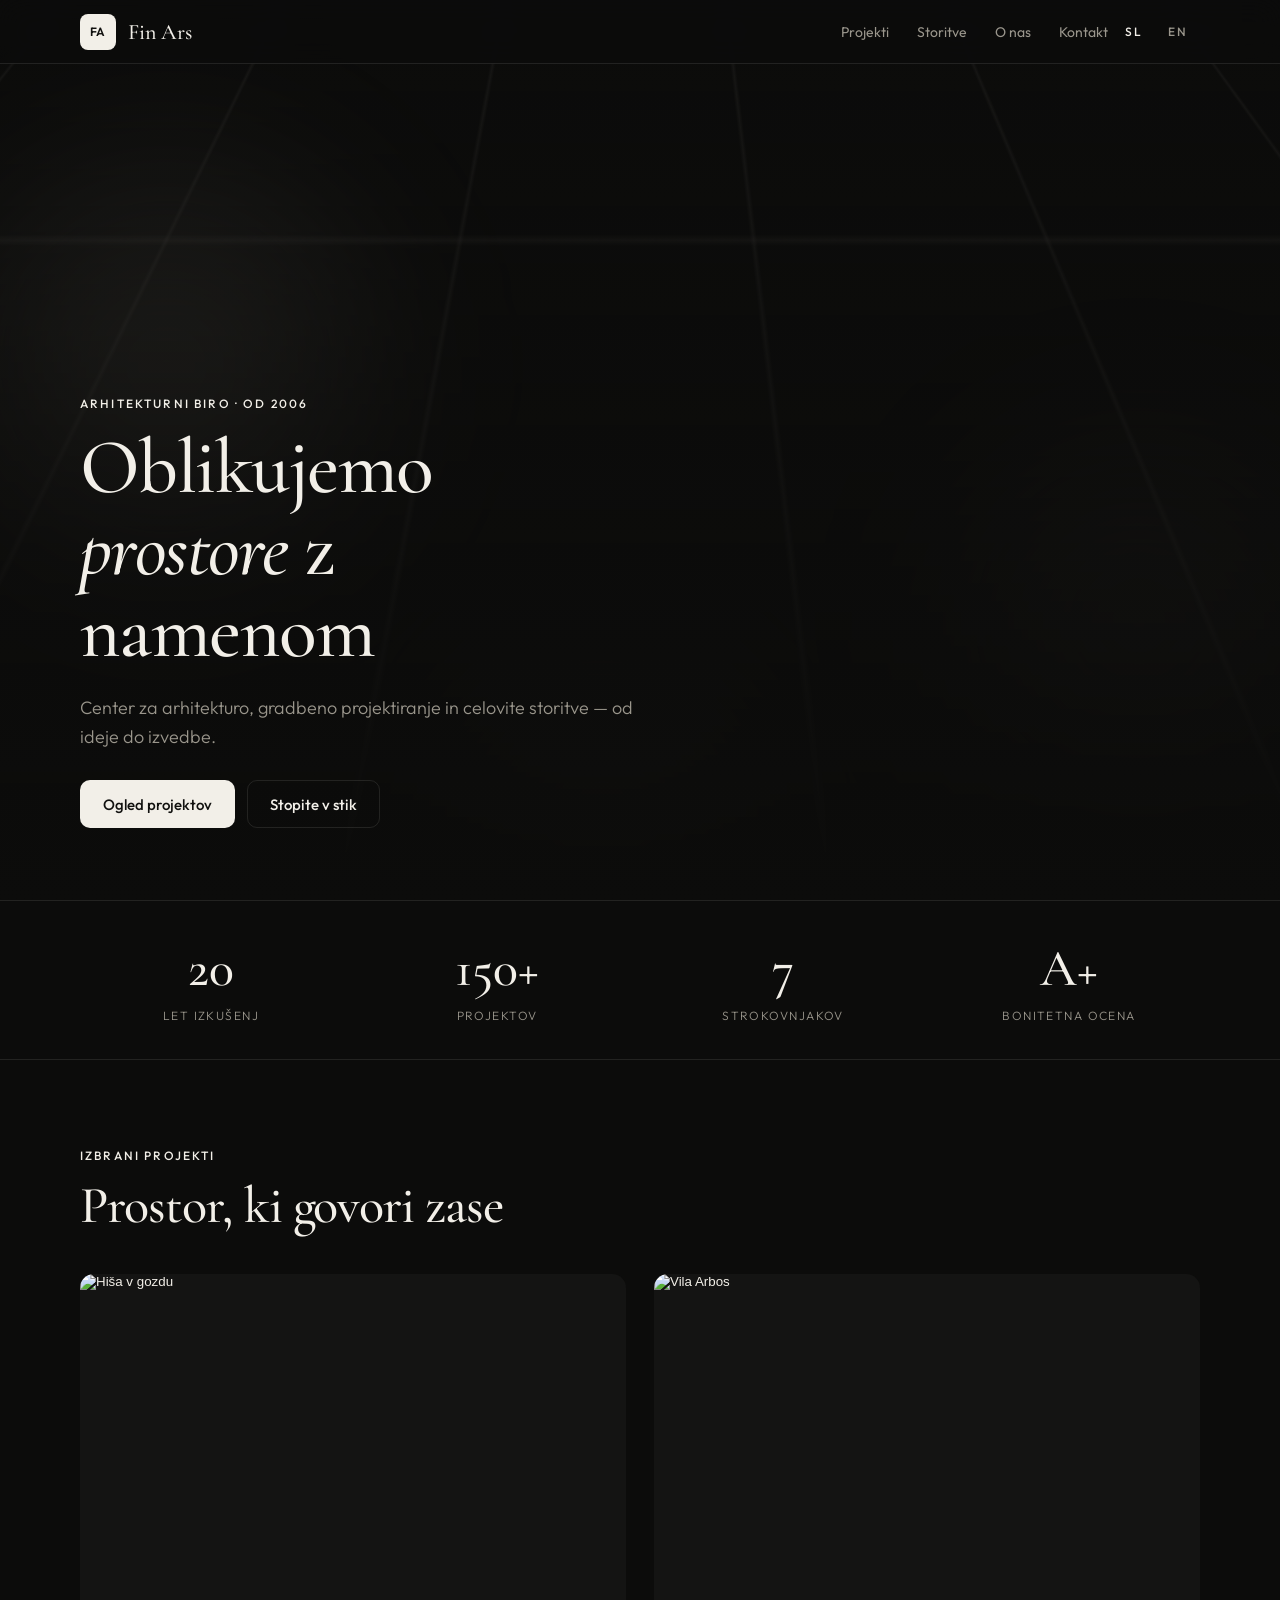
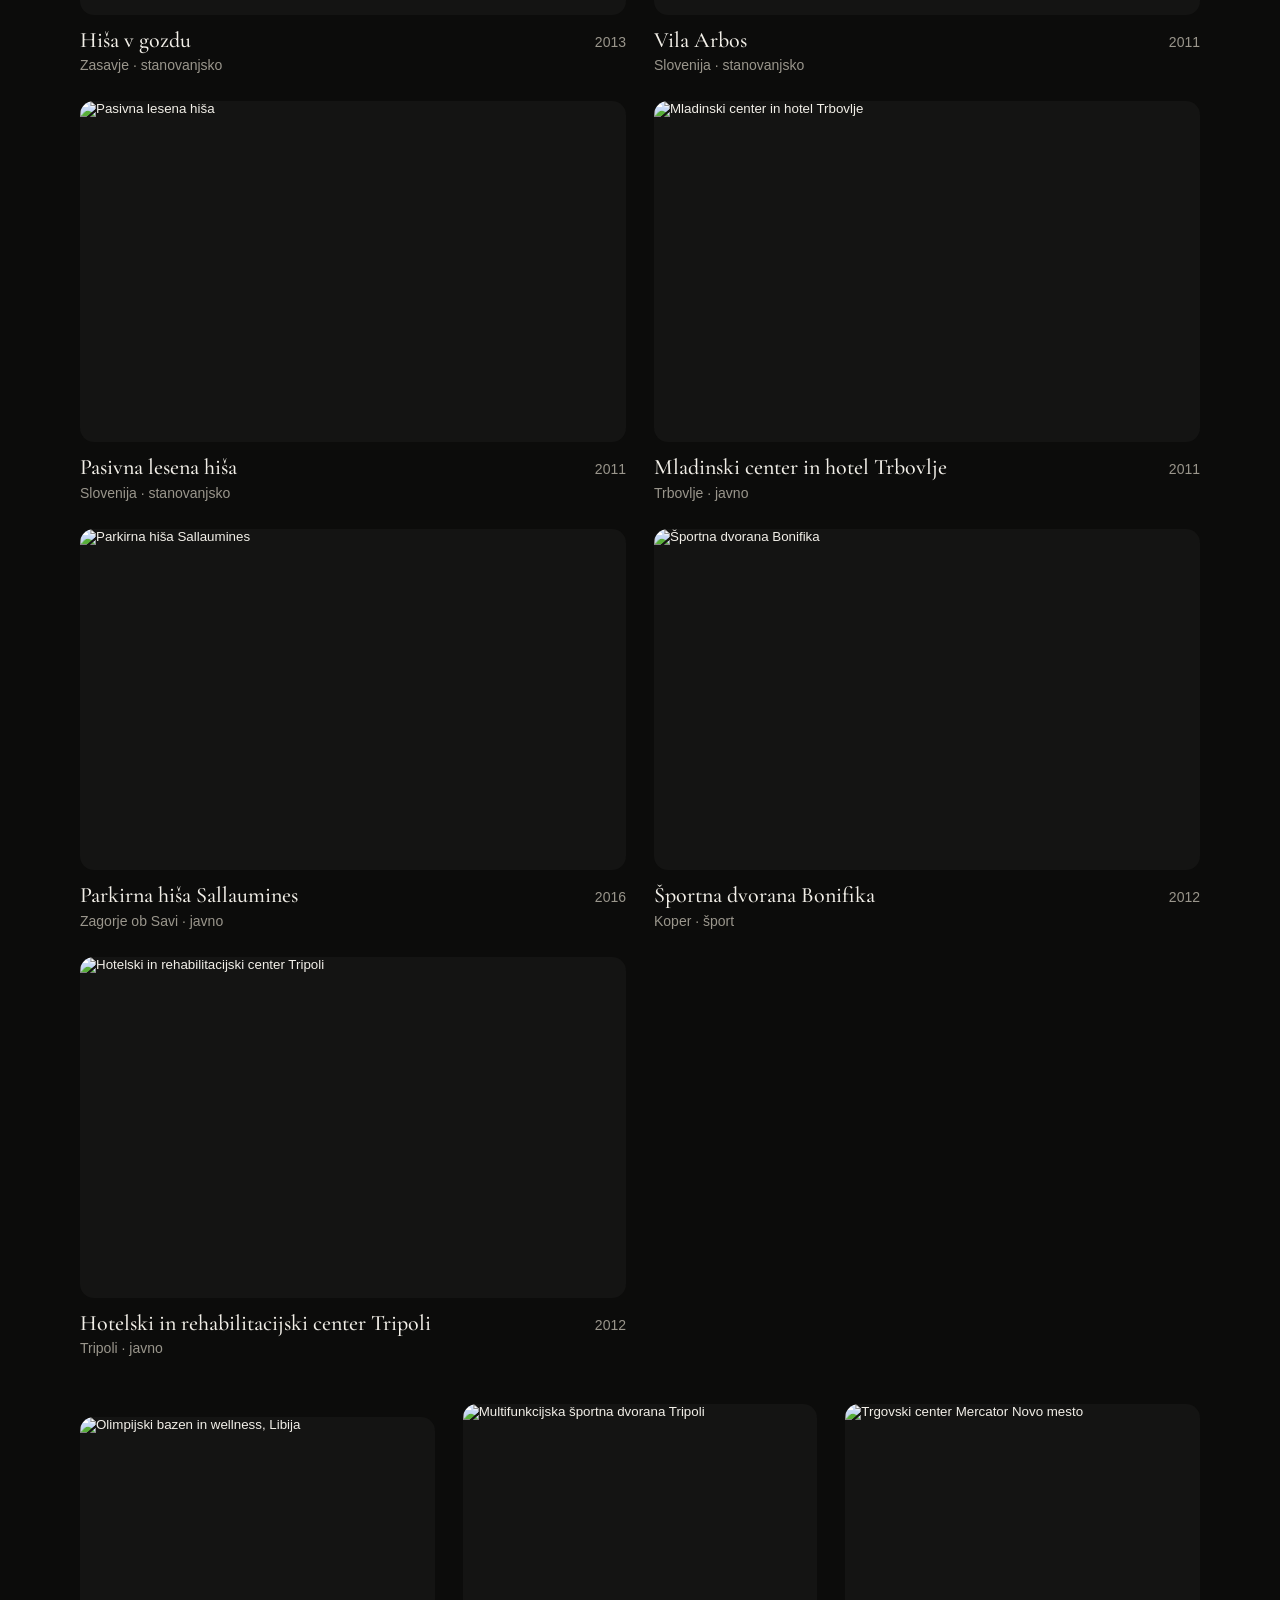
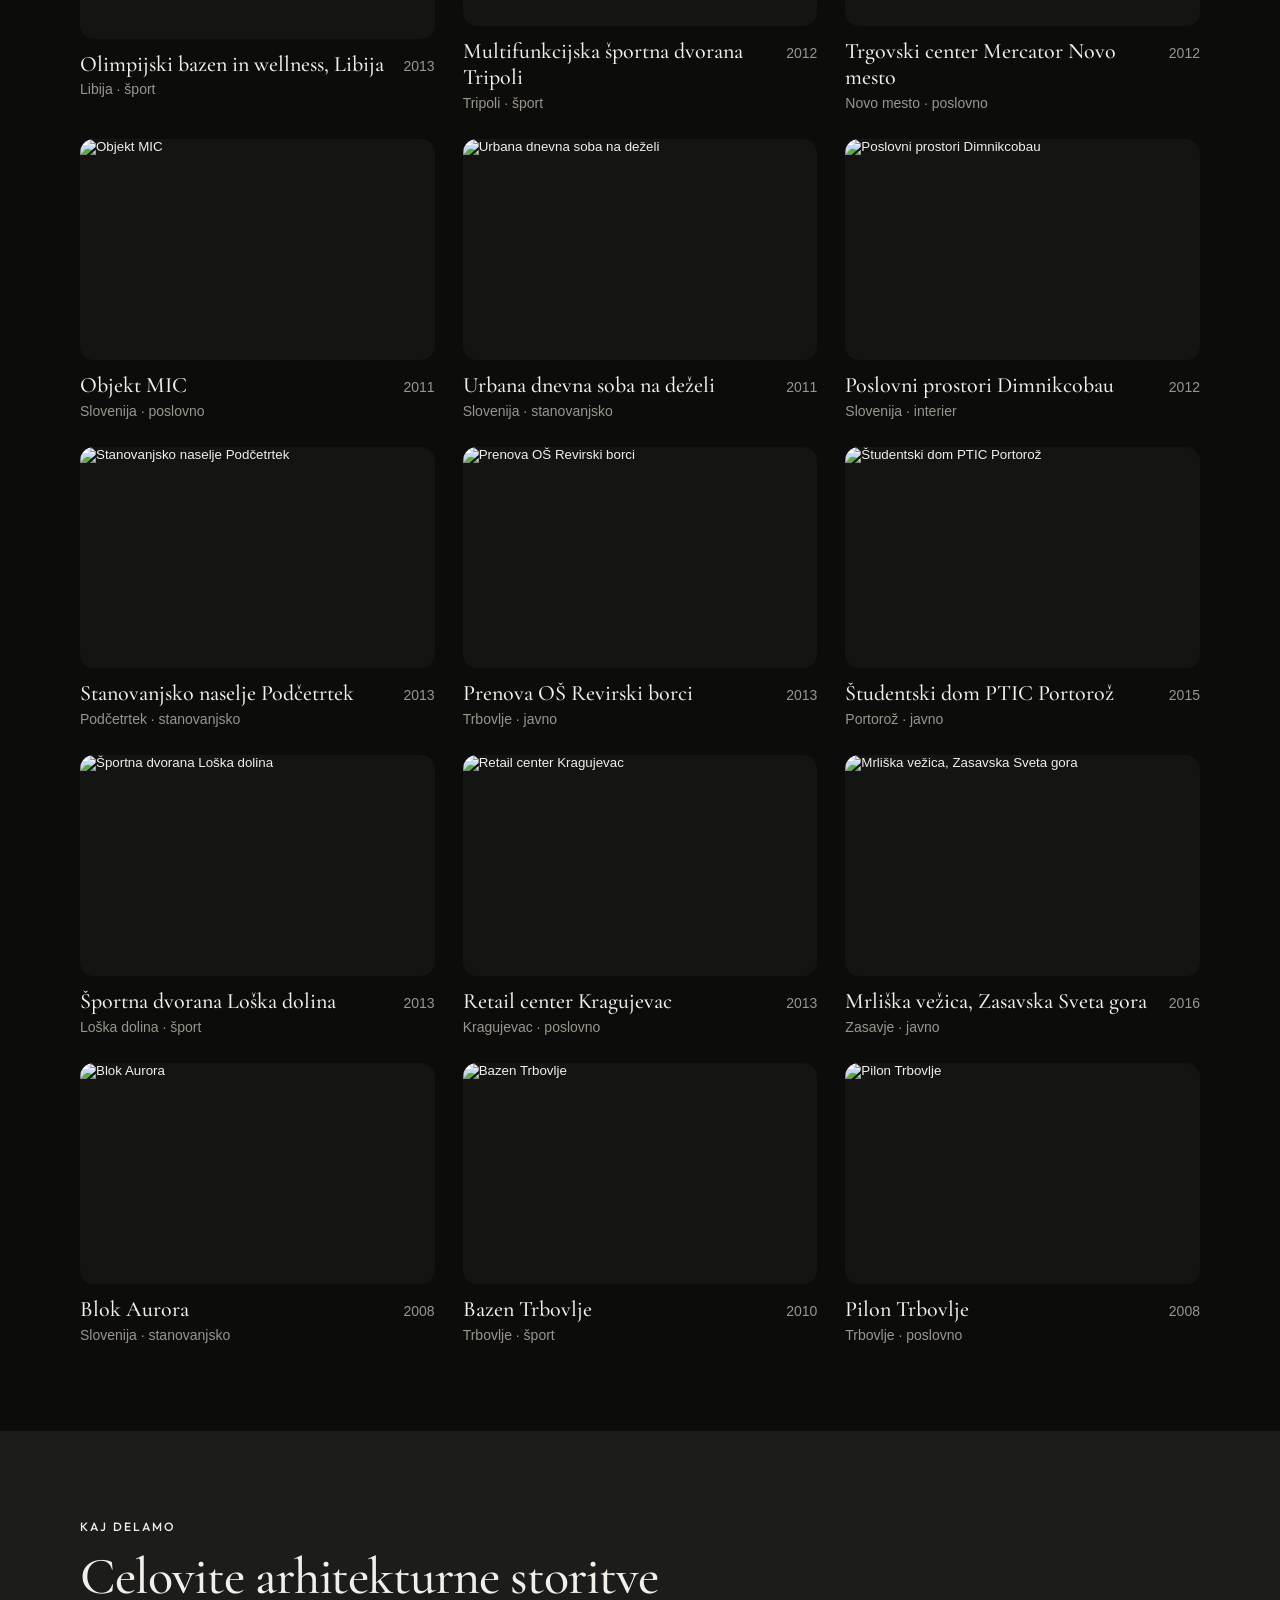
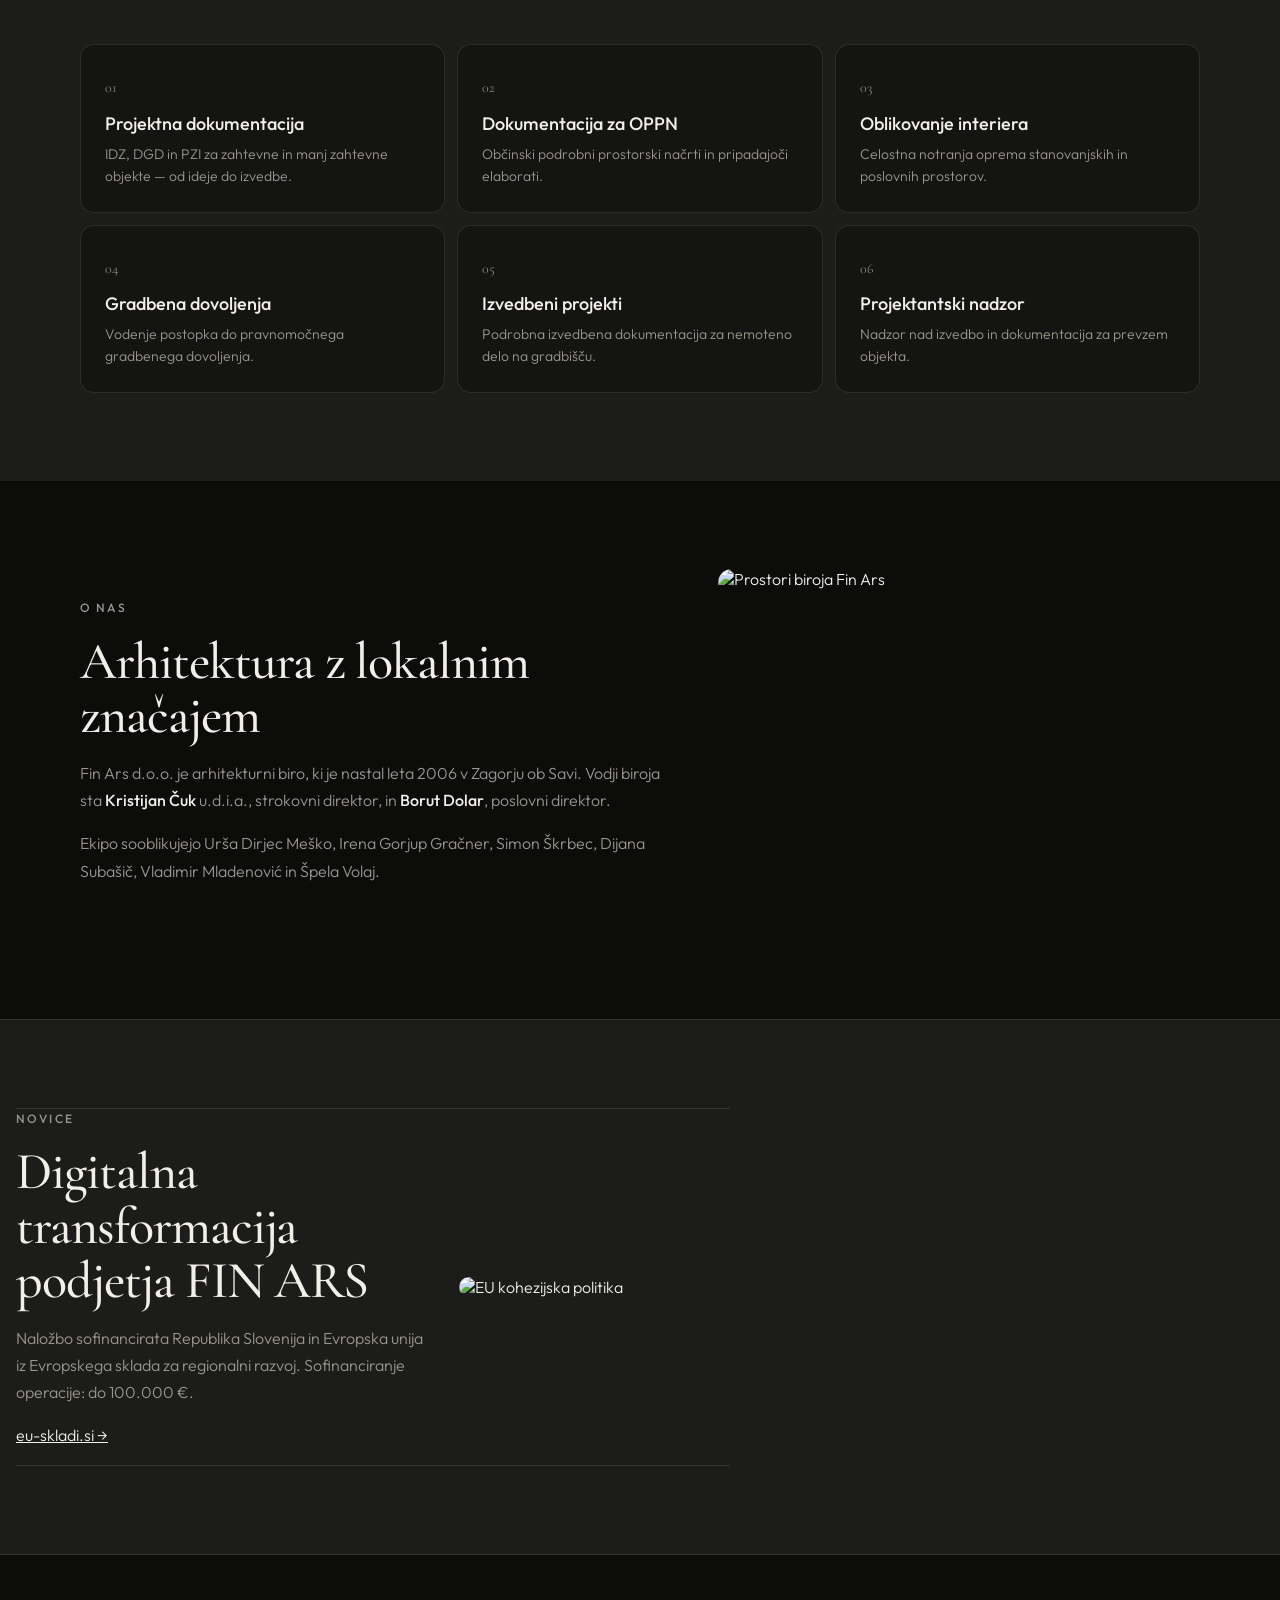
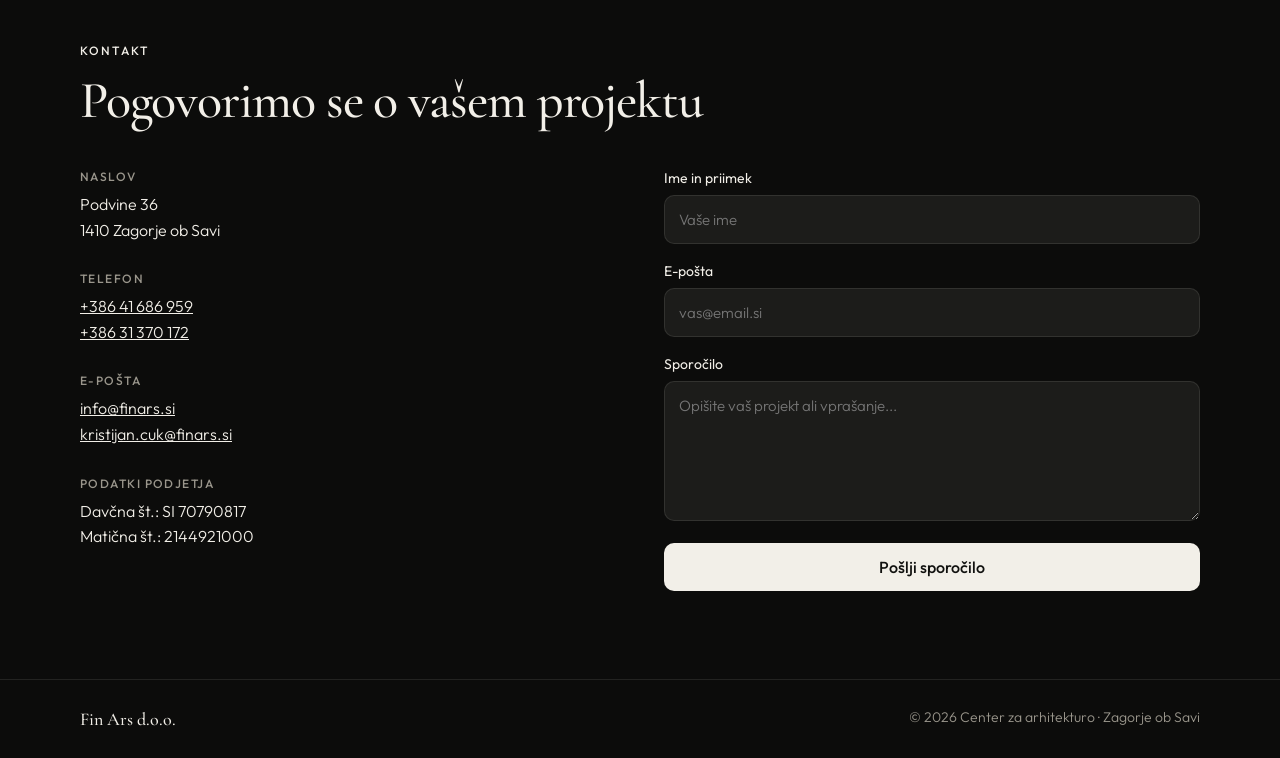
==== commit b859b73a: "Add animated architectural background" ====
--- a/index.html
+++ b/index.html
@@ -62,7 +62,63 @@
   }
   .mobile-nav a { display: flex; min-height: 48px; align-items: center; color: var(--muted); text-decoration: none; font-size: 18px; }
   .hero { position: relative; min-height: 100dvh; display: flex; align-items: flex-end; padding: 96px 0 72px; overflow: hidden; }
-  .hero-bg { position: absolute; inset: 0; width: 100%; height: 100%; object-fit: cover; opacity: 0.42; }
+  .hero-bg {
+    position: absolute; inset: -4%; width: 108%; height: 108%; object-fit: cover; opacity: 0.42;
+    animation: hero-drift 32s ease-in-out infinite alternate;
+  }
+  .bg-anim {
+    position: fixed; inset: 0; z-index: 0; pointer-events: none; overflow: hidden;
+  }
+  .bg-grid {
+    position: absolute; inset: -50% 0 auto; height: 160%;
+    background-image:
+      linear-gradient(rgb(232 226 214 / 0.07) 1px, transparent 1px),
+      linear-gradient(90deg, rgb(232 226 214 / 0.07) 1px, transparent 1px);
+    background-size: 84px 84px;
+    transform: perspective(520px) rotateX(62deg);
+    transform-origin: center top;
+    animation: grid-drift 28s linear infinite;
+    mask-image: linear-gradient(to bottom, transparent, #000 18%, #000 70%, transparent);
+  }
+  .bg-glow {
+    position: absolute; border-radius: 50%; filter: blur(72px); opacity: 0.55;
+  }
+  .bg-glow.a {
+    width: 46vw; height: 46vw; left: -10%; top: 8%;
+    background: radial-gradient(circle, rgb(207 200 186 / 0.42), transparent 68%);
+    animation: glow-a 24s ease-in-out infinite alternate;
+  }
+  .bg-glow.b {
+    width: 38vw; height: 38vw; right: -8%; top: 42%;
+    background: radial-gradient(circle, rgb(92 88 80 / 0.55), transparent 70%);
+    animation: glow-b 30s ease-in-out infinite alternate;
+  }
+  .bg-glow.c {
+    width: 30vw; height: 30vw; left: 32%; bottom: -10%;
+    background: radial-gradient(circle, rgb(232 226 214 / 0.22), transparent 70%);
+    animation: glow-c 20s ease-in-out infinite alternate;
+  }
+  main, footer { position: relative; z-index: 1; }
+  @keyframes grid-drift {
+    from { background-position: 0 0; }
+    to { background-position: 0 84px; }
+  }
+  @keyframes glow-a {
+    from { transform: translate3d(0, 0, 0) scale(1); }
+    to { transform: translate3d(10%, 8%, 0) scale(1.18); }
+  }
+  @keyframes glow-b {
+    from { transform: translate3d(0, 0, 0) scale(1.08); }
+    to { transform: translate3d(-12%, -8%, 0) scale(0.88); }
+  }
+  @keyframes glow-c {
+    from { transform: translate3d(0, 0, 0); }
+    to { transform: translate3d(-8%, -12%, 0) scale(1.22); }
+  }
+  @keyframes hero-drift {
+    from { transform: scale(1) translate3d(0, 0, 0); }
+    to { transform: scale(1.08) translate3d(-2.2%, -1.6%, 0); }
+  }
   .hero-shade { position: absolute; inset: 0; background: linear-gradient(to bottom, rgb(12 12 11 / 0.35), rgb(12 12 11 / 0.72) 55%, var(--bg)); }
   .hero-copy { position: relative; }
   .kicker { letter-spacing: 0.18em; text-transform: uppercase; font-size: 12px; font-weight: 500; color: var(--fg); margin: 0 0 16px; }
@@ -168,10 +224,17 @@
   @media (prefers-reduced-motion: reduce) {
     html { scroll-behavior: auto; }
     .card img { transition: none; }
+    .bg-grid, .bg-glow, .hero-bg { animation: none; }
   }
 </style>
 </head>
 <body>
+<div class="bg-anim" aria-hidden="true">
+  <div class="bg-glow a"></div>
+  <div class="bg-glow b"></div>
+  <div class="bg-glow c"></div>
+  <div class="bg-grid"></div>
+</div>
 <header>
   <div class="bar">
     <a class="brand" href="#top"><span class="mark">FA</span><span class="brand-name">Fin Ars</span></a>
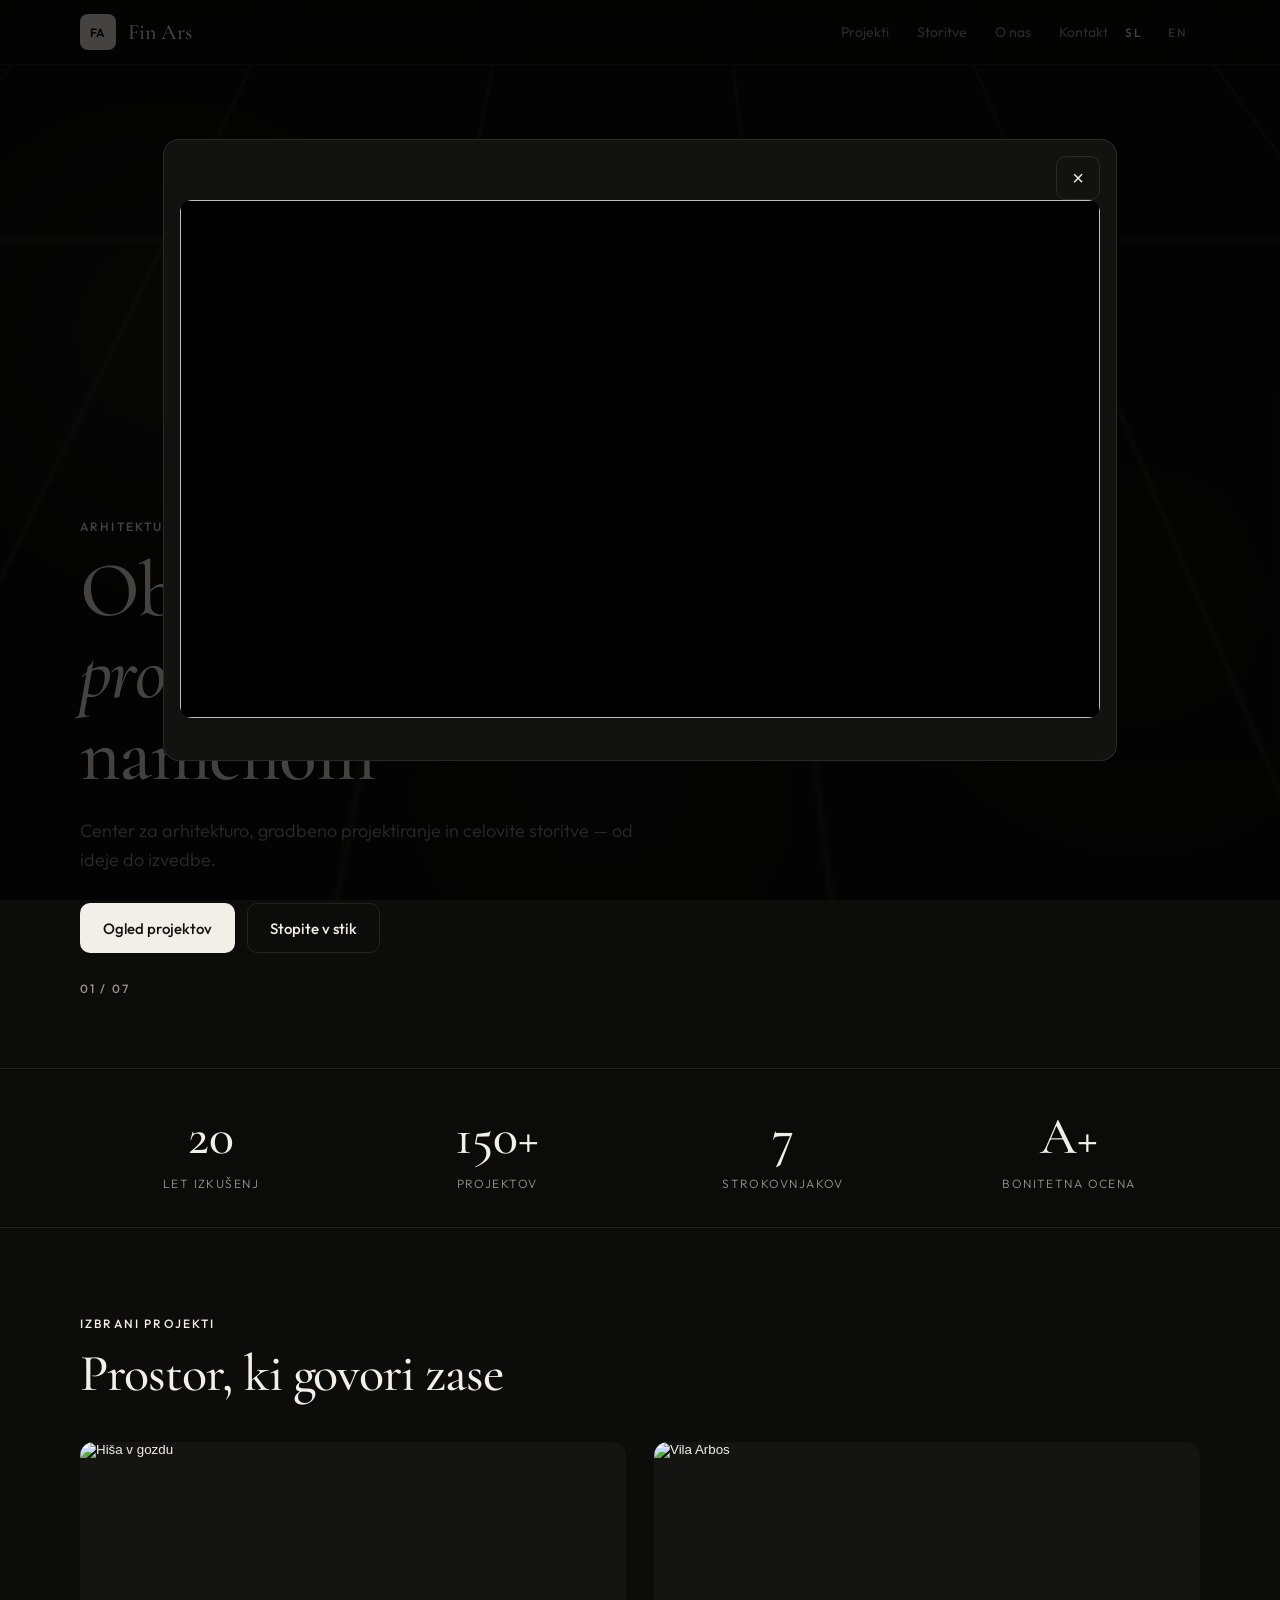
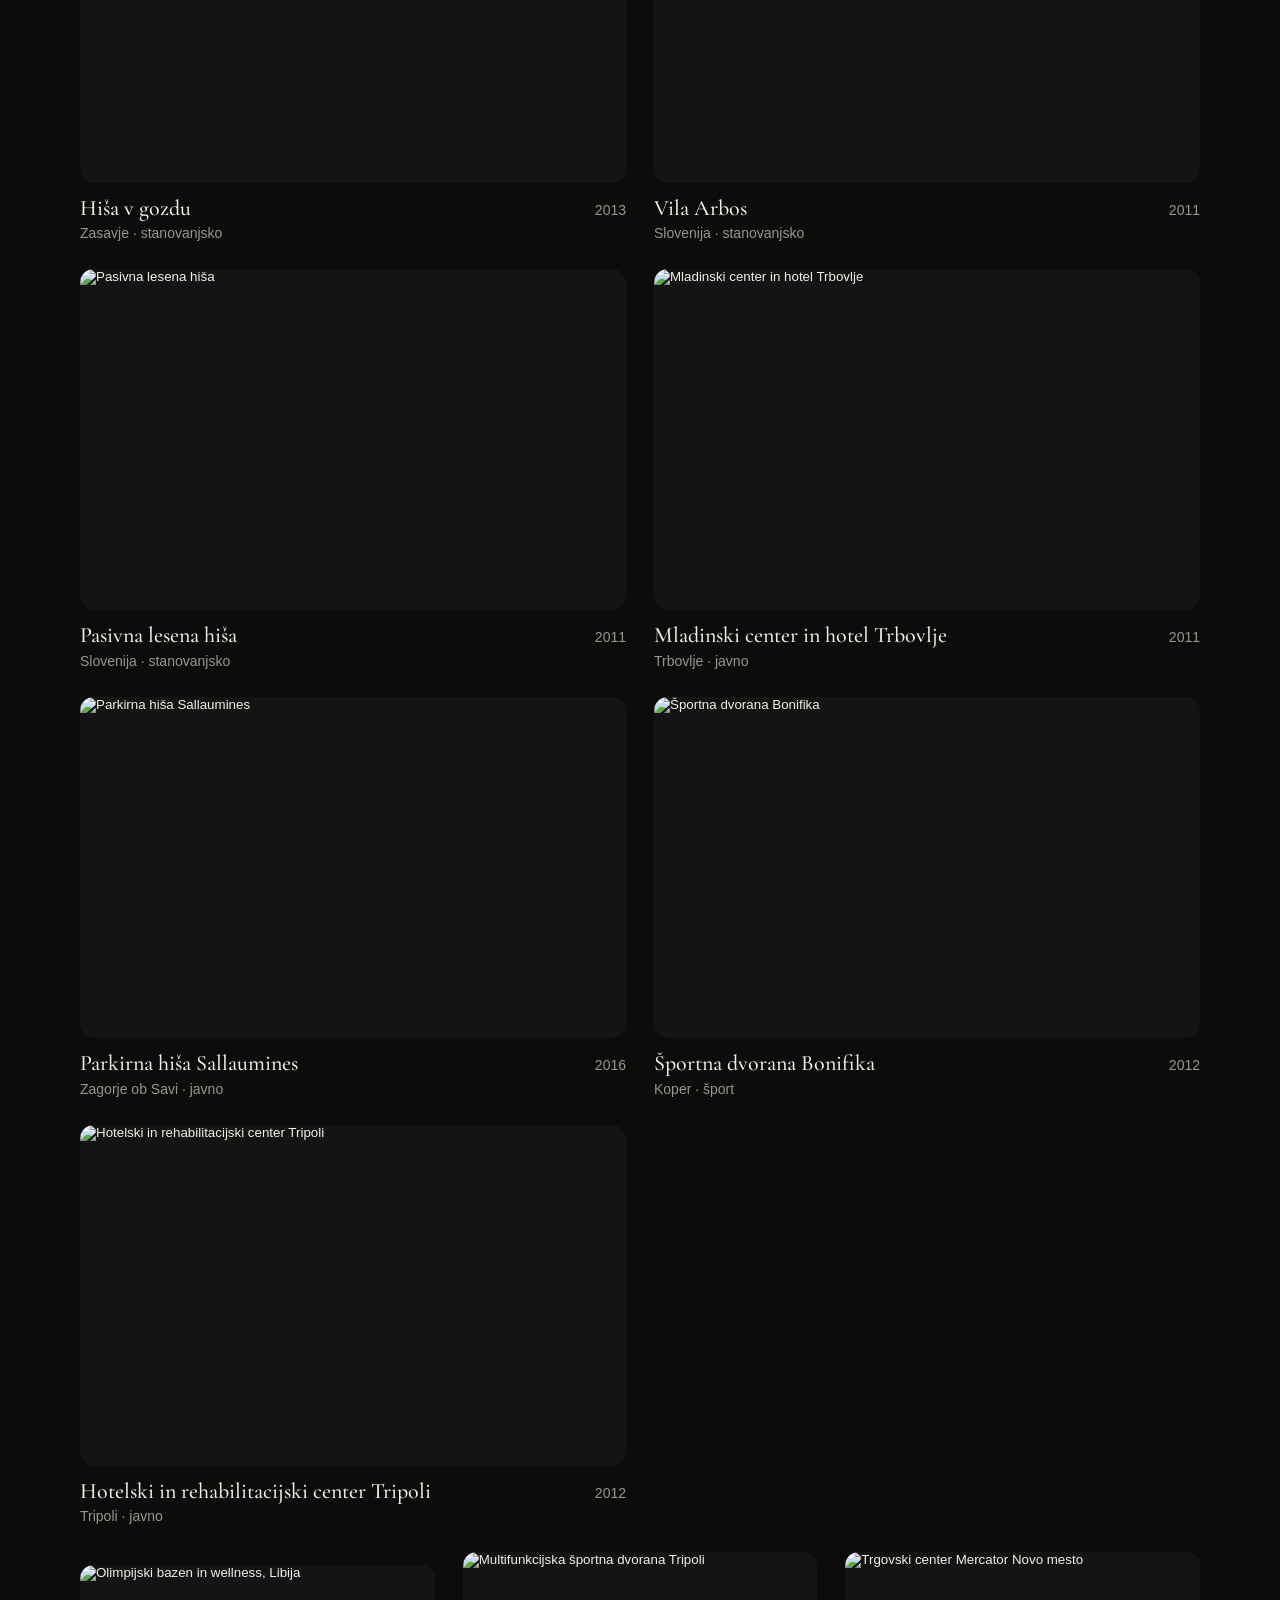
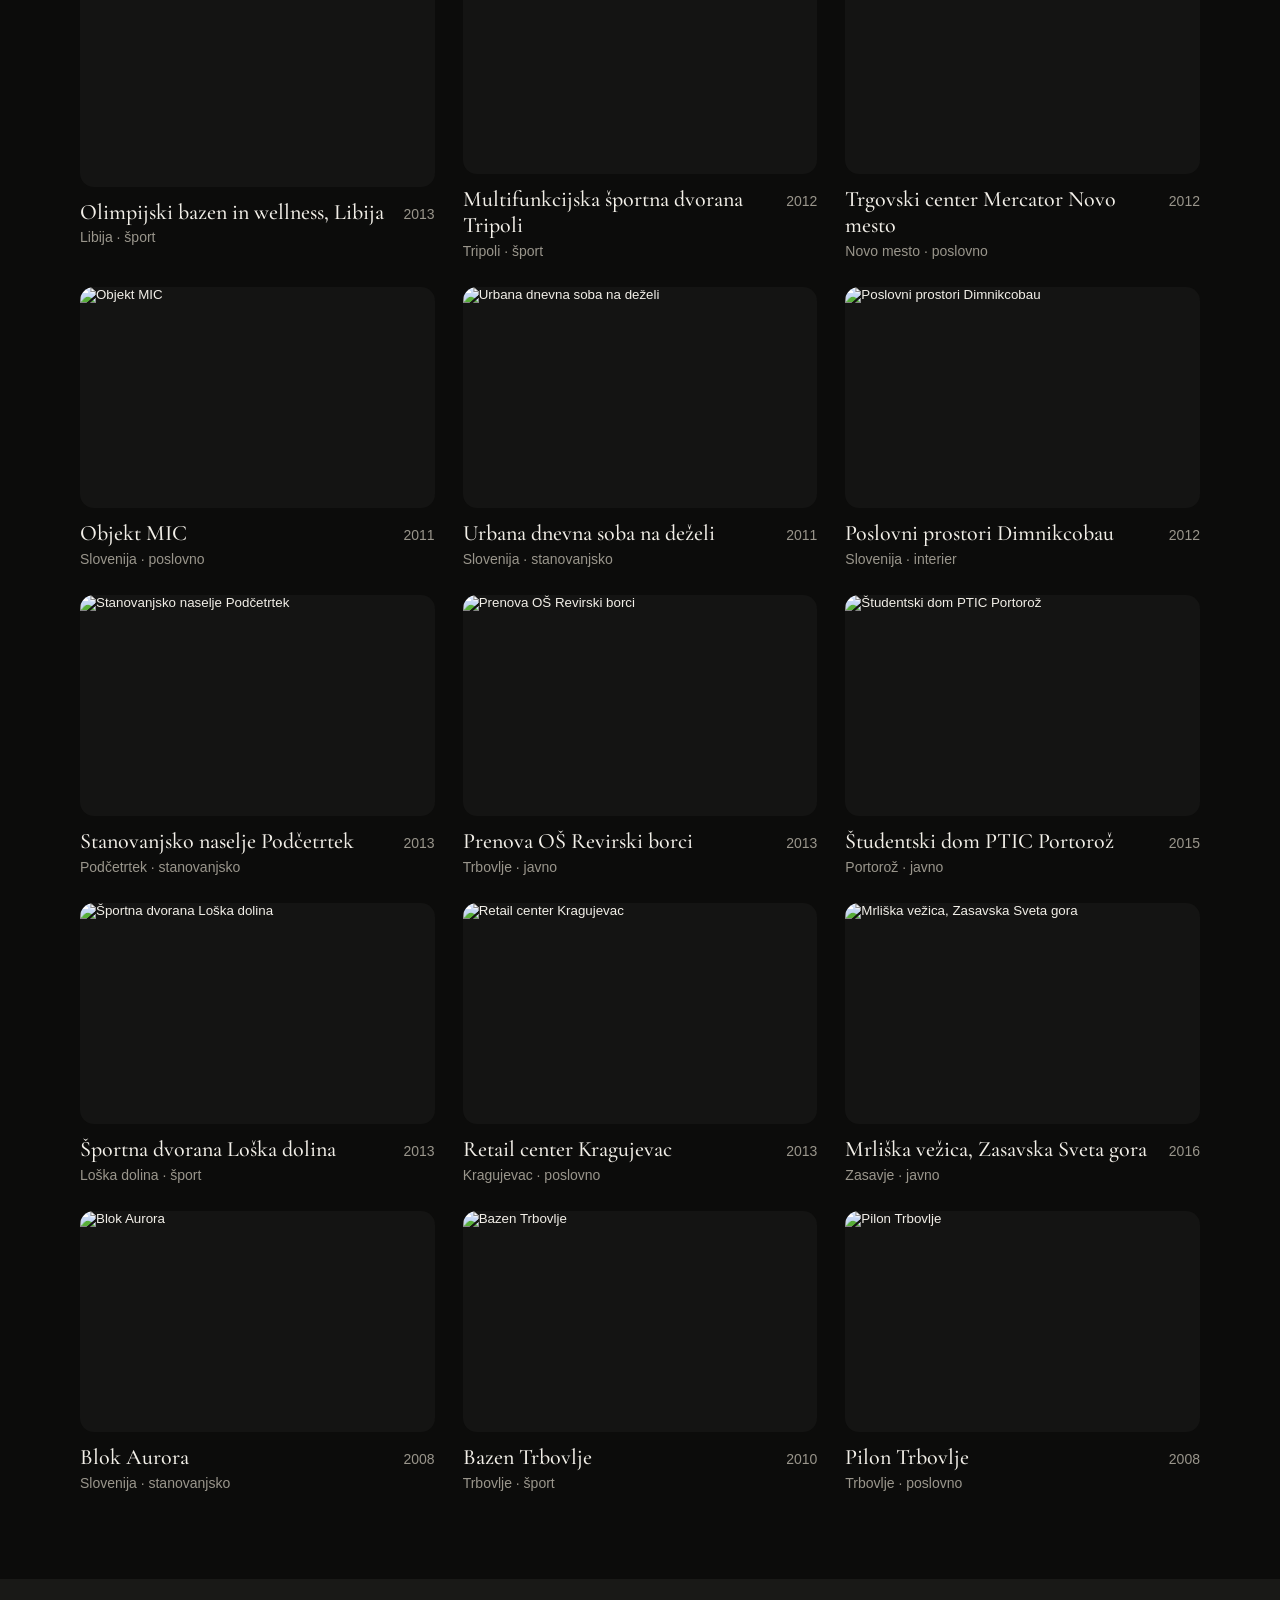
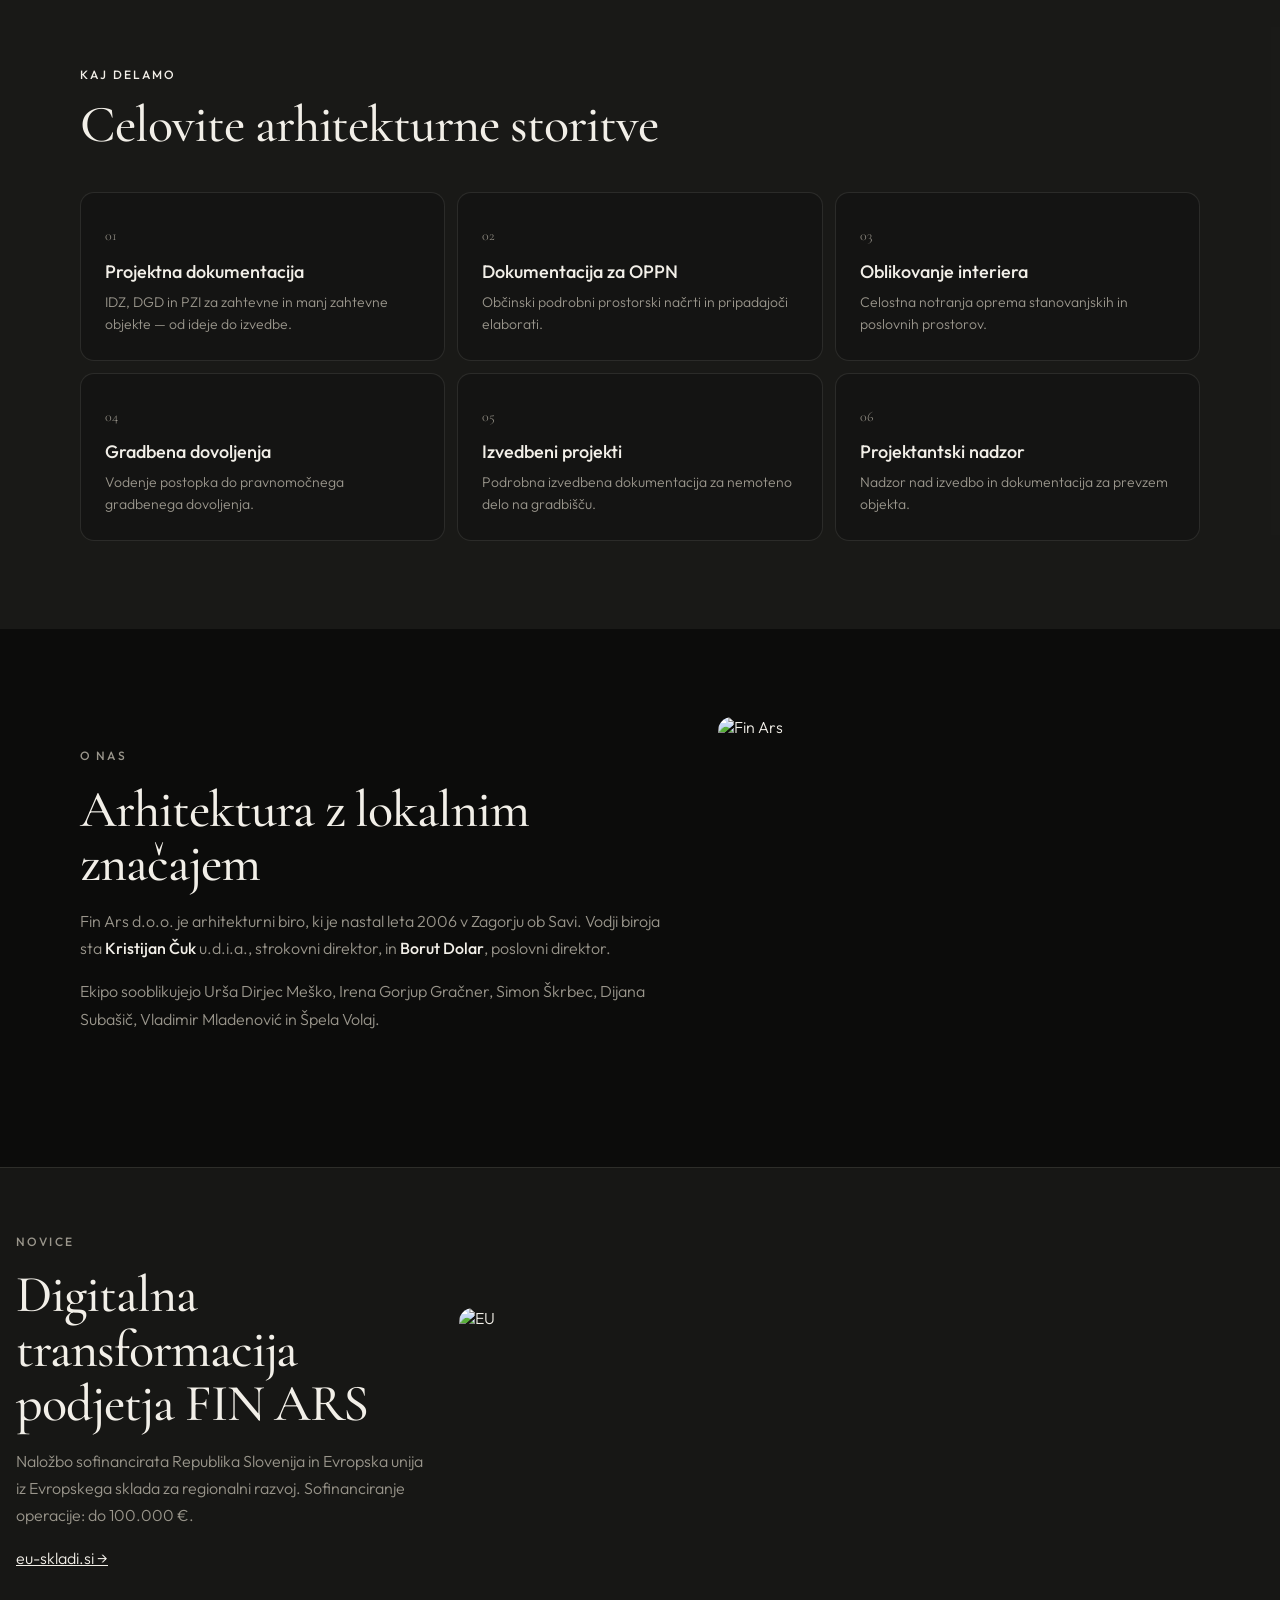
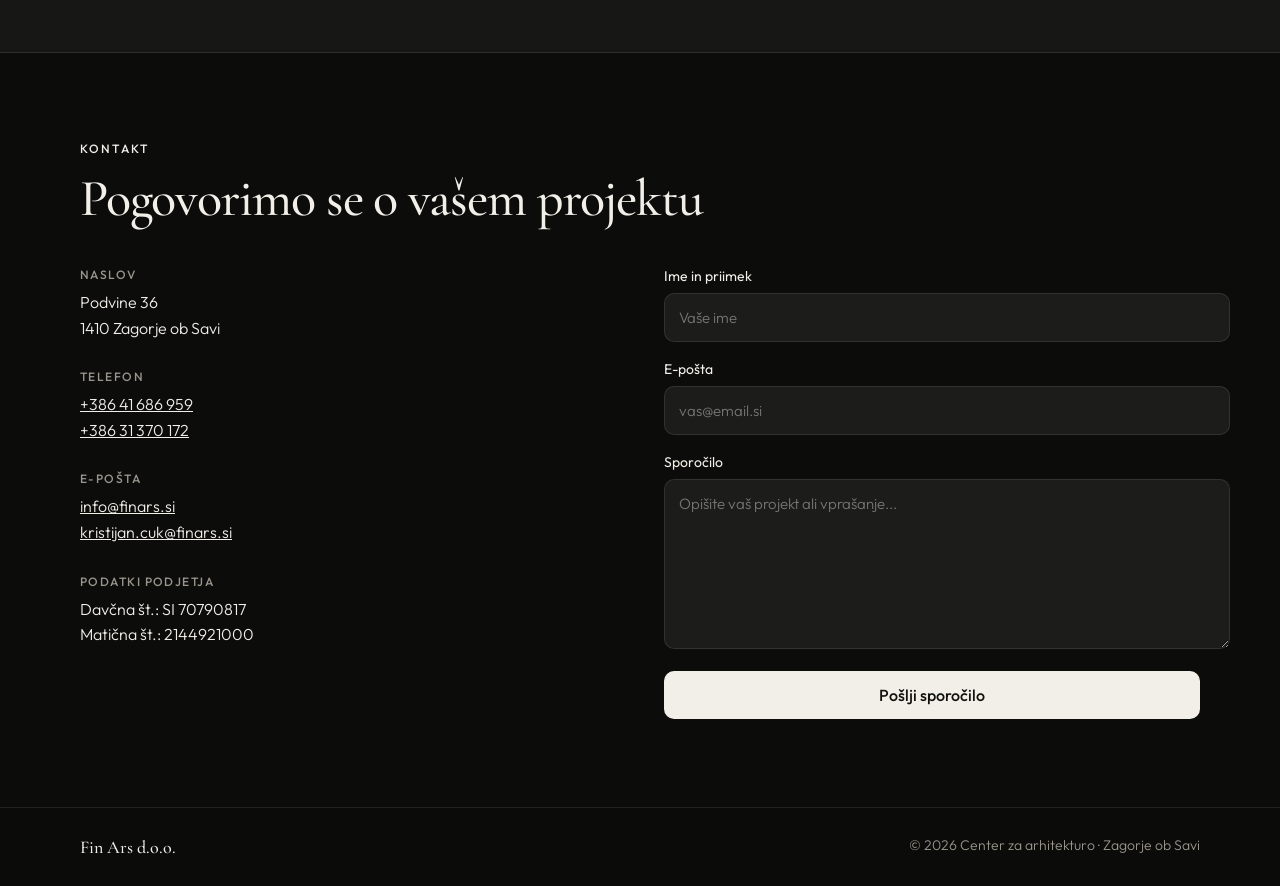
==== commit 28f02914: "Objavi animirano ozadje, menjavo fotografij in preklop SL/EN." ====
--- a/index.html
+++ b/index.html
@@ -5,564 +5,943 @@
 <meta name="viewport" content="width=device-width, initial-scale=1">
 <title>Fin Ars — arhitekturni biro</title>
 <meta name="description" content="Fin Ars d.o.o. — center za arhitekturo, gradbeno projektiranje in celovite storitve. Zagorje ob Savi.">
+<link rel="icon" type="image/svg+xml" href="favicon.svg">
 <link rel="preconnect" href="https://fonts.googleapis.com">
 <link rel="preconnect" href="https://fonts.gstatic.com" crossorigin>
 <link href="https://fonts.googleapis.com/css2?family=Cormorant+Garamond:ital,wght@0,500;0,600;1,500&family=Outfit:wght@300;400;500;600&display=swap" rel="stylesheet">
 <style>
-  :root {
-    --bg: #0c0c0b;
-    --fg: #f2efe8;
-    --card: #141413;
-    --muted: #9a968c;
-    --line: rgb(242 239 232 / 0.1);
-    --soft: #1c1c1a;
-    --display: "Cormorant Garamond", Georgia, serif;
-    --sans: "Outfit", system-ui, sans-serif;
-  }
-  * { box-sizing: border-box; }
-  html { scroll-behavior: smooth; }
+:root {
+  --color-bg: #0c0c0b;
+  --color-fg: #f2efe8;
+  --color-card: #141413;
+  --color-muted: #9a968c;
+  --color-line: rgb(242 239 232 / 0.1);
+  --color-soft: #1c1c1a;
+  --color-ink: #11110f;
+  --color-stone: #cfc8ba;
+  --font-display: "Cormorant Garamond", Georgia, serif;
+  --font-sans: "Outfit", system-ui, sans-serif;
+  --radius-card: 14px;
+}
+
+  button:not(:disabled),
+  [role="button"]:not(:disabled) {
+    cursor: pointer;
+  }
+
+  html {
+    scroll-behavior: smooth;
+  }
+
   body {
     margin: 0;
-    background: var(--bg);
-    color: var(--fg);
-    font-family: var(--sans);
+    background: var(--color-bg);
+    color: var(--color-fg);
+    font-family: var(--font-sans);
     font-weight: 300;
     -webkit-font-smoothing: antialiased;
   }
-  img { max-width: 100%; display: block; }
-  a { color: inherit; }
-  button, a { cursor: pointer; }
-  .wrap { width: min(1120px, calc(100% - 2rem)); margin-inline: auto; }
-  header {
-    position: fixed; inset: 0 0 auto 0; z-index: 20;
-    height: 64px; display: flex; align-items: center;
-    border-bottom: 1px solid var(--line);
-    background: rgb(12 12 11 / 0.82);
-    backdrop-filter: blur(14px);
-  }
-  .bar { display: flex; align-items: center; justify-content: space-between; width: min(1120px, calc(100% - 2rem)); margin-inline: auto; }
-  .brand { display: flex; align-items: center; gap: 12px; text-decoration: none; }
-  .mark {
-    width: 36px; height: 36px; border-radius: 8px;
-    background: var(--fg); color: #11110f;
-    display: grid; place-items: center;
-    font-size: 12px; font-weight: 600; letter-spacing: 0.04em;
-  }
-  .brand-name { font-family: var(--display); font-size: 22px; font-weight: 500; }
-  nav { display: flex; gap: 28px; }
-  nav a { color: var(--muted); text-decoration: none; font-size: 14px; font-weight: 400; }
-  nav a:hover { color: var(--fg); }
+
+  img {
+    max-width: 100%;
+    display: block;
+  }
+
+  a {
+    color: inherit;
+  }
+
+.wrap {
+  width: min(1120px, calc(100% - 2rem));
+  margin-inline: auto;
+}
+
+.site-header {
+  position: fixed;
+  inset: 0 0 auto 0;
+  z-index: 20;
+  height: 64px;
+  display: flex;
+  align-items: center;
+  border-bottom: 1px solid var(--color-line);
+  background: rgb(12 12 11 / 0.82);
+  backdrop-filter: blur(14px);
+}
+
+.bar {
+  display: flex;
+  align-items: center;
+  justify-content: space-between;
+  width: min(1120px, calc(100% - 2rem));
+  margin-inline: auto;
+}
+
+.brand {
+  display: flex;
+  align-items: center;
+  gap: 12px;
+  text-decoration: none;
+}
+
+.mark {
+  width: 36px;
+  height: 36px;
+  border-radius: 8px;
+  background: var(--color-fg);
+  color: var(--color-ink);
+  display: grid;
+  place-items: center;
+  font-size: 12px;
+  font-weight: 600;
+  letter-spacing: 0.04em;
+}
+
+.brand-name {
+  font-family: var(--font-display);
+  font-size: 22px;
+  font-weight: 500;
+}
+
+.desk-nav {
+  display: flex;
+  gap: 28px;
+}
+
+.desk-nav a {
+  color: var(--color-muted);
+  text-decoration: none;
+  font-size: 14px;
+  font-weight: 400;
+}
+
+.desk-nav a:hover {
+  color: var(--color-fg);
+}
+
+.menu-btn {
+  display: none;
+  background: none;
+  border: 0;
+  color: var(--color-fg);
+  width: 44px;
+  height: 44px;
+}
+
+.mobile-nav {
+  position: fixed;
+  top: 64px;
+  left: 0;
+  right: 0;
+  z-index: 19;
+  background: var(--color-bg);
+  border-bottom: 1px solid var(--color-line);
+  padding: 8px 16px 16px;
+}
+
+.mobile-nav a {
+  display: flex;
+  min-height: 48px;
+  align-items: center;
+  color: var(--color-muted);
+  text-decoration: none;
+  font-size: 18px;
+}
+
+.bg-anim {
+  position: fixed;
+  inset: 0;
+  z-index: 0;
+  pointer-events: none;
+  overflow: hidden;
+  background: var(--color-bg);
+}
+
+.bg-slide {
+  position: absolute;
+  inset: -6%;
+  width: 112%;
+  height: 112%;
+  object-fit: cover;
+  opacity: 0;
+  transform: scale(1.04);
+  transition: opacity 1.6s ease;
+  filter: saturate(0.72) contrast(1.05);
+}
+
+.bg-slide.is-on {
+  opacity: 0.46;
+  animation: ken 18s ease-in-out infinite alternate;
+}
+
+.bg-grid {
+  position: absolute;
+  inset: -50% 0 auto;
+  height: 160%;
+  background-image:
+    linear-gradient(rgb(232 226 214 / 0.07) 1px, transparent 1px),
+    linear-gradient(90deg, rgb(232 226 214 / 0.07) 1px, transparent 1px);
+  background-size: 84px 84px;
+  transform: perspective(520px) rotateX(62deg);
+  transform-origin: center top;
+  animation: grid-drift 28s linear infinite;
+  mask-image: linear-gradient(to bottom, transparent, #000 18%, #000 70%, transparent);
+}
+
+.bg-glow {
+  position: absolute;
+  border-radius: 50%;
+  filter: blur(72px);
+  opacity: 0.5;
+}
+
+.bg-glow.a {
+  width: 46vw;
+  height: 46vw;
+  left: -10%;
+  top: 8%;
+  background: radial-gradient(circle, rgb(207 200 186 / 0.38), transparent 68%);
+  animation: glow-a 24s ease-in-out infinite alternate;
+}
+
+.bg-glow.b {
+  width: 38vw;
+  height: 38vw;
+  right: -8%;
+  top: 42%;
+  background: radial-gradient(circle, rgb(92 88 80 / 0.5), transparent 70%);
+  animation: glow-b 30s ease-in-out infinite alternate;
+}
+
+.bg-glow.c {
+  width: 30vw;
+  height: 30vw;
+  left: 32%;
+  bottom: -10%;
+  background: radial-gradient(circle, rgb(232 226 214 / 0.18), transparent 70%);
+  animation: glow-c 20s ease-in-out infinite alternate;
+}
+
+.bg-veil {
+  position: absolute;
+  inset: 0;
+  background: linear-gradient(
+    to bottom,
+    rgb(12 12 11 / 0.28),
+    rgb(12 12 11 / 0.55) 40%,
+    rgb(12 12 11 / 0.82)
+  );
+}
+
+main,
+footer {
+  position: relative;
+  z-index: 1;
+}
+
+@keyframes grid-drift {
+  from { background-position: 0 0; }
+  to { background-position: 0 84px; }
+}
+
+@keyframes glow-a {
+  from { transform: translate3d(0, 0, 0) scale(1); }
+  to { transform: translate3d(10%, 8%, 0) scale(1.18); }
+}
+
+@keyframes glow-b {
+  from { transform: translate3d(0, 0, 0) scale(1.08); }
+  to { transform: translate3d(-12%, -8%, 0) scale(0.88); }
+}
+
+@keyframes glow-c {
+  from { transform: translate3d(0, 0, 0); }
+  to { transform: translate3d(-8%, -12%, 0) scale(1.22); }
+}
+
+@keyframes ken {
+  from { transform: scale(1.02) translate3d(0, 0, 0); }
+  to { transform: scale(1.1) translate3d(-2%, -1.4%, 0); }
+}
+
+.hero {
+  position: relative;
+  min-height: 100dvh;
+  display: flex;
+  align-items: flex-end;
+  padding: 96px 0 72px;
+}
+
+.kicker {
+  letter-spacing: 0.18em;
+  text-transform: uppercase;
+  font-size: 12px;
+  font-weight: 500;
+  color: var(--color-fg);
+  margin: 0 0 16px;
+}
+
+h1,
+h2 {
+  font-family: var(--font-display);
+  font-weight: 500;
+  letter-spacing: -0.02em;
+  line-height: 1.05;
+  margin: 0;
+}
+
+h1 {
+  font-size: clamp(46px, 8vw, 78px);
+  max-width: 14ch;
+}
+
+h1 em {
+  font-style: italic;
+}
+
+.lede {
+  max-width: 36rem;
+  margin: 22px 0 0;
+  color: var(--color-muted);
+  font-size: 18px;
+  line-height: 1.6;
+}
+
+.actions {
+  display: flex;
+  flex-wrap: wrap;
+  gap: 12px;
+  margin-top: 28px;
+}
+
+.btn {
+  display: inline-flex;
+  align-items: center;
+  justify-content: center;
+  min-height: 48px;
+  padding: 0 22px;
+  border-radius: 10px;
+  text-decoration: none;
+  font-size: 15px;
+  font-weight: 500;
+  border: 1px solid transparent;
+}
+
+.btn-solid {
+  background: var(--color-fg);
+  color: var(--color-ink);
+}
+
+.btn-ghost {
+  background: transparent;
+  color: var(--color-fg);
+  border-color: var(--color-line);
+}
+
+.slide-count {
+  margin: 28px 0 0;
+  color: var(--color-muted);
+  letter-spacing: 0.18em;
+  font-size: 12px;
+  font-weight: 500;
+}
+
+.stats {
+  border-block: 1px solid var(--color-line);
+  background: rgb(12 12 11 / 0.55);
+}
+
+.stats-grid {
+  display: grid;
+  grid-template-columns: repeat(4, 1fr);
+  gap: 24px;
+  padding: 36px 0;
+  text-align: center;
+}
+
+.stat b {
+  display: block;
+  font-family: var(--font-display);
+  font-size: clamp(36px, 5vw, 52px);
+  font-weight: 500;
+}
+
+.stat span {
+  display: block;
+  margin-top: 8px;
+  color: var(--color-muted);
+  font-size: 12px;
+  letter-spacing: 0.12em;
+  text-transform: uppercase;
+}
+
+.block-section {
+  padding: 88px 0;
+  scroll-margin-top: 76px;
+}
+
+h2 {
+  font-size: clamp(36px, 5vw, 52px);
+  margin-top: 10px;
+}
+
+.grid-2 {
+  display: grid;
+  grid-template-columns: 1fr 1fr;
+  gap: 28px;
+  margin-top: 40px;
+}
+
+.grid-3 {
+  display: grid;
+  grid-template-columns: repeat(3, 1fr);
+  gap: 28px;
+  margin-top: 28px;
+}
+
+.card {
+  display: block;
+  width: 100%;
+  padding: 0;
+  border: 0;
+  background: none;
+  color: inherit;
+  text-align: left;
+}
+
+.card-media {
+  display: block;
+  position: relative;
+  overflow: hidden;
+  border-radius: var(--radius-card);
+  background: var(--color-card);
+  aspect-ratio: 16 / 10;
+}
+
+.card-media img {
+  position: absolute;
+  inset: 0;
+  width: 100%;
+  height: 100%;
+  object-fit: cover;
+  opacity: 0;
+  transition: opacity 1.1s ease, transform 0.6s ease;
+}
+
+.card-media img.is-on {
+  opacity: 1;
+}
+
+.card:hover .card-media img.is-on {
+  transform: scale(1.04);
+}
+
+.card-meta {
+  display: flex;
+  justify-content: space-between;
+  gap: 12px;
+  margin-top: 12px;
+  align-items: baseline;
+}
+
+.card-title {
+  font-family: var(--font-display);
+  font-size: 22px;
+  font-weight: 500;
+  line-height: 1.2;
+}
+
+.card-year,
+.card-sub {
+  color: var(--color-muted);
+  font-size: 14px;
+}
+
+.card-sub {
+  display: block;
+  margin-top: 4px;
+}
+
+.band {
+  background: rgb(28 28 26 / 0.86);
+}
+
+.services {
+  display: grid;
+  grid-template-columns: repeat(3, 1fr);
+  gap: 12px;
+  margin-top: 40px;
+}
+
+.service {
+  border: 1px solid var(--color-line);
+  background: var(--color-card);
+  border-radius: var(--radius-card);
+  padding: 24px;
+}
+
+.service:hover {
+  border-color: rgb(207 200 186 / 0.4);
+}
+
+.service-n {
+  font-family: var(--font-display);
+  margin: 0;
+  color: var(--color-fg);
+}
+
+.service h3 {
+  margin: 12px 0 0;
+  font-size: 18px;
+  font-weight: 500;
+}
+
+.service p {
+  margin: 8px 0 0;
+  color: var(--color-muted);
+  font-size: 14px;
+  line-height: 1.6;
+}
+
+.about {
+  display: grid;
+  grid-template-columns: 1.1fr 0.9fr;
+  gap: 48px;
+  align-items: center;
+}
+
+.about p {
+  color: var(--color-muted);
+  line-height: 1.7;
+}
+
+.about strong {
+  color: var(--color-fg);
+  font-weight: 500;
+}
+
+.about img,
+.news img {
+  width: 100%;
+  aspect-ratio: 4 / 3;
+  object-fit: cover;
+  border-radius: var(--radius-card);
+}
+
+.news {
+  display: grid;
+  grid-template-columns: 1.2fr 0.8fr;
+  gap: 36px;
+  align-items: center;
+  border-block: 1px solid var(--color-line);
+  background: rgb(28 28 26 / 0.72);
+  padding: 64px 0;
+  scroll-margin-top: 76px;
+}
+
+.news .wrap {
+  display: contents;
+}
+
+.news-copy,
+.news-photo {
+  width: min(1120px, calc(100% - 2rem));
+}
+
+.news-layout {
+  width: min(1120px, calc(100% - 2rem));
+  margin-inline: auto;
+  display: grid;
+  grid-template-columns: 1.2fr 0.8fr;
+  gap: 36px;
+  align-items: center;
+}
+
+.news p {
+  color: var(--color-muted);
+  line-height: 1.7;
+}
+
+.news a {
+  color: var(--color-fg);
+}
+
+.contact {
+  display: grid;
+  grid-template-columns: 1fr 1fr;
+  gap: 48px;
+  margin-top: 40px;
+}
+
+.contact h3 {
+  margin: 0;
+  font-size: 12px;
+  letter-spacing: 0.12em;
+  text-transform: uppercase;
+  font-weight: 500;
+  color: var(--color-muted);
+}
+
+.contact p {
+  margin: 8px 0 0;
+  line-height: 1.6;
+}
+
+.block {
+  margin-bottom: 28px;
+}
+
+label {
+  display: block;
+  font-size: 14px;
+  margin-bottom: 8px;
+  font-weight: 400;
+}
+
+input,
+textarea {
+  width: 100%;
+  background: var(--color-soft);
+  color: var(--color-fg);
+  border: 1px solid var(--color-line);
+  border-radius: 10px;
+  padding: 14px;
+  font: inherit;
+  font-size: 15px;
+}
+
+textarea {
+  min-height: 140px;
+  resize: vertical;
+}
+
+input:focus,
+textarea:focus {
+  outline: 2px solid var(--color-stone);
+  border-color: transparent;
+}
+
+.field {
+  margin-bottom: 18px;
+}
+
+button.btn {
+  width: 100%;
+  border: 0;
+  font: inherit;
+  font-weight: 500;
+}
+
+.site-footer {
+  border-top: 1px solid var(--color-line);
+  background: rgb(12 12 11 / 0.72);
+}
+
+.foot {
+  display: flex;
+  justify-content: space-between;
+  gap: 12px;
+  padding: 28px 0;
+  color: var(--color-muted);
+  font-size: 14px;
+}
+
+.foot strong {
+  color: var(--color-fg);
+  font-family: var(--font-display);
+  font-size: 18px;
+  font-weight: 500;
+}
+
+.modal {
+  position: fixed;
+  inset: 0;
+  z-index: 40;
+  display: grid;
+  place-items: center;
+  padding: 16px;
+  background: rgb(0 0 0 / 0.72);
+}
+
+.dlg {
+  width: min(920px, 100%);
+  max-height: min(92dvh, 900px);
+  overflow: auto;
+  padding: 16px;
+  border: 1px solid var(--color-line);
+  border-radius: 16px;
+  background: #121211;
+}
+
+.dlg-top {
+  display: flex;
+  justify-content: flex-end;
+}
+
+.close {
+  width: 44px;
+  height: 44px;
+  border-radius: 10px;
+  border: 1px solid var(--color-line);
+  background: transparent;
+  color: var(--color-fg);
+  font-size: 20px;
+}
+
+.hero-shot {
+  width: 100%;
+  aspect-ratio: 16 / 9;
+  object-fit: cover;
+  border-radius: 12px;
+  background: #000;
+}
+
+.thumbs {
+  display: grid;
+  grid-template-columns: repeat(6, 1fr);
+  gap: 8px;
+  margin-top: 8px;
+}
+
+.thumbs button {
+  padding: 0;
+  border: 0;
+  background: none;
+  border-radius: 8px;
+  overflow: hidden;
+  opacity: 0.7;
+}
+
+.thumbs button[aria-current="true"] {
+  opacity: 1;
+  outline: 2px solid var(--color-stone);
+}
+
+.thumbs img {
+  width: 100%;
+  aspect-ratio: 4 / 3;
+  object-fit: cover;
+}
+
+.dlg h2 {
+  font-size: clamp(32px, 4vw, 46px);
+  margin-top: 8px;
+}
+
+.dlg .meta {
+  color: var(--color-muted);
+  letter-spacing: 0.14em;
+  text-transform: uppercase;
+  font-size: 12px;
+  margin: 18px 0 0;
+}
+
+.dlg .authors,
+.dlg .summary {
+  color: var(--color-muted);
+  line-height: 1.7;
+}
+
+.bar-end {
+  display: flex;
+  align-items: center;
+  gap: 4px;
+}
+
+.langs {
+  display: flex;
+}
+
+.langs button {
+  min-width: 44px;
+  min-height: 44px;
+  padding: 0;
+  border: 0;
+  background: none;
+  color: var(--color-muted);
+  font: inherit;
+  font-size: 12px;
+  font-weight: 500;
+  letter-spacing: 0.16em;
+}
+
+.langs button[aria-pressed="true"] {
+  color: var(--color-fg);
+}
+
+@media (max-width: 860px) {
+  .desk-nav {
+    display: none;
+  }
+
   .menu-btn {
-    display: none; background: none; border: 0; color: var(--fg);
-    width: 44px; height: 44px; font-size: 22px;
-  }
-  .mobile-nav {
-    display: none; position: fixed; top: 64px; left: 0; right: 0; z-index: 19;
-    background: var(--bg); border-bottom: 1px solid var(--line); padding: 8px 16px 16px;
-  }
-  .mobile-nav a { display: flex; min-height: 48px; align-items: center; color: var(--muted); text-decoration: none; font-size: 18px; }
-  .hero { position: relative; min-height: 100dvh; display: flex; align-items: flex-end; padding: 96px 0 72px; overflow: hidden; }
-  .hero-bg {
-    position: absolute; inset: -4%; width: 108%; height: 108%; object-fit: cover; opacity: 0.42;
-    animation: hero-drift 32s ease-in-out infinite alternate;
-  }
-  .bg-anim {
-    position: fixed; inset: 0; z-index: 0; pointer-events: none; overflow: hidden;
-  }
-  .bg-grid {
-    position: absolute; inset: -50% 0 auto; height: 160%;
-    background-image:
-      linear-gradient(rgb(232 226 214 / 0.07) 1px, transparent 1px),
-      linear-gradient(90deg, rgb(232 226 214 / 0.07) 1px, transparent 1px);
-    background-size: 84px 84px;
-    transform: perspective(520px) rotateX(62deg);
-    transform-origin: center top;
-    animation: grid-drift 28s linear infinite;
-    mask-image: linear-gradient(to bottom, transparent, #000 18%, #000 70%, transparent);
-  }
-  .bg-glow {
-    position: absolute; border-radius: 50%; filter: blur(72px); opacity: 0.55;
-  }
-  .bg-glow.a {
-    width: 46vw; height: 46vw; left: -10%; top: 8%;
-    background: radial-gradient(circle, rgb(207 200 186 / 0.42), transparent 68%);
-    animation: glow-a 24s ease-in-out infinite alternate;
-  }
-  .bg-glow.b {
-    width: 38vw; height: 38vw; right: -8%; top: 42%;
-    background: radial-gradient(circle, rgb(92 88 80 / 0.55), transparent 70%);
-    animation: glow-b 30s ease-in-out infinite alternate;
-  }
-  .bg-glow.c {
-    width: 30vw; height: 30vw; left: 32%; bottom: -10%;
-    background: radial-gradient(circle, rgb(232 226 214 / 0.22), transparent 70%);
-    animation: glow-c 20s ease-in-out infinite alternate;
-  }
-  main, footer { position: relative; z-index: 1; }
-  @keyframes grid-drift {
-    from { background-position: 0 0; }
-    to { background-position: 0 84px; }
-  }
-  @keyframes glow-a {
-    from { transform: translate3d(0, 0, 0) scale(1); }
-    to { transform: translate3d(10%, 8%, 0) scale(1.18); }
-  }
-  @keyframes glow-b {
-    from { transform: translate3d(0, 0, 0) scale(1.08); }
-    to { transform: translate3d(-12%, -8%, 0) scale(0.88); }
-  }
-  @keyframes glow-c {
-    from { transform: translate3d(0, 0, 0); }
-    to { transform: translate3d(-8%, -12%, 0) scale(1.22); }
-  }
-  @keyframes hero-drift {
-    from { transform: scale(1) translate3d(0, 0, 0); }
-    to { transform: scale(1.08) translate3d(-2.2%, -1.6%, 0); }
-  }
-  .hero-shade { position: absolute; inset: 0; background: linear-gradient(to bottom, rgb(12 12 11 / 0.35), rgb(12 12 11 / 0.72) 55%, var(--bg)); }
-  .hero-copy { position: relative; }
-  .kicker { letter-spacing: 0.18em; text-transform: uppercase; font-size: 12px; font-weight: 500; color: var(--fg); margin: 0 0 16px; }
-  h1, h2 { font-family: var(--display); font-weight: 500; letter-spacing: -0.02em; line-height: 1.05; margin: 0; }
-  h1 { font-size: clamp(46px, 8vw, 78px); max-width: 14ch; }
-  h1 em { font-style: italic; }
-  .lede { max-width: 36rem; margin: 22px 0 0; color: var(--muted); font-size: 18px; line-height: 1.6; }
-  .actions { display: flex; flex-wrap: wrap; gap: 12px; margin-top: 28px; }
-  .btn {
-    display: inline-flex; align-items: center; justify-content: center;
-    min-height: 48px; padding: 0 22px; border-radius: 10px;
-    text-decoration: none; font-size: 15px; font-weight: 500; border: 1px solid transparent;
-  }
-  .btn-solid { background: var(--fg); color: #11110f; }
-  .btn-ghost { background: transparent; color: var(--fg); border-color: var(--line); }
-  .stats { border-block: 1px solid var(--line); }
-  .stats-grid { display: grid; grid-template-columns: repeat(4, 1fr); gap: 24px; padding: 36px 0; text-align: center; }
-  .stat b { display: block; font-family: var(--display); font-size: clamp(36px, 5vw, 52px); font-weight: 500; }
-  .stat span { display: block; margin-top: 8px; color: var(--muted); font-size: 12px; letter-spacing: 0.12em; text-transform: uppercase; }
-  section { padding: 88px 0; }
-  h2 { font-size: clamp(36px, 5vw, 52px); margin-top: 10px; }
-  .grid-2 { display: grid; grid-template-columns: 1fr 1fr; gap: 28px; margin-top: 40px; }
-  .grid-3 { display: grid; grid-template-columns: repeat(3, 1fr); gap: 28px; margin-top: 48px; }
-  .card {
-    display: block; width: 100%; padding: 0; border: 0; background: none; color: inherit; text-align: left;
-  }
-  .card-media { display: block; overflow: hidden; border-radius: 14px; background: var(--card); }
-  .card img { width: 100%; aspect-ratio: 16/10; object-fit: cover; transition: transform 0.5s ease; }
-  .card:hover img { transform: scale(1.03); }
-  .card-meta { display: flex; justify-content: space-between; gap: 12px; margin-top: 12px; align-items: baseline; }
-  .card-title { font-family: var(--display); font-size: 22px; font-weight: 500; line-height: 1.2; }
-  .card-year, .card-sub { color: var(--muted); font-size: 14px; }
-  .card-sub { display: block; margin-top: 4px; }
-  .band { background: var(--soft); }
-  .services { display: grid; grid-template-columns: repeat(3, 1fr); gap: 12px; margin-top: 40px; }
-  .service { border: 1px solid var(--line); background: var(--card); border-radius: 14px; padding: 24px; }
-  .service:hover { border-color: rgb(207 200 186 / 0.4); }
-  .service-n { font-family: var(--display); margin: 0; color: var(--fg); }
-  .service h3 { margin: 12px 0 0; font-size: 18px; font-weight: 500; }
-  .service p { margin: 8px 0 0; color: var(--muted); font-size: 14px; line-height: 1.6; }
-  .about { display: grid; grid-template-columns: 1.1fr 0.9fr; gap: 48px; align-items: center; }
-  .about p { color: var(--muted); line-height: 1.7; }
-  .about strong { color: var(--fg); font-weight: 500; }
-  .about img { width: 100%; aspect-ratio: 4/3; object-fit: cover; border-radius: 14px; }
-  .news { display: grid; grid-template-columns: 1.2fr 0.8fr; gap: 36px; align-items: center; border-block: 1px solid var(--line); background: var(--soft); }
-  .news p { color: var(--muted); line-height: 1.7; }
-  .news a { color: var(--fg); }
-  .news img { width: 100%; border-radius: 12px; }
-  .contact { display: grid; grid-template-columns: 1fr 1fr; gap: 48px; margin-top: 40px; }
-  .contact h3 { margin: 0; font-size: 12px; letter-spacing: 0.12em; text-transform: uppercase; font-weight: 500; color: var(--muted); }
-  .contact p { margin: 8px 0 0; line-height: 1.6; }
-  .block { margin-bottom: 28px; }
-  label { display: block; font-size: 14px; margin-bottom: 8px; font-weight: 400; }
-  input, textarea {
-    width: 100%; background: var(--soft); color: var(--fg);
-    border: 1px solid var(--line); border-radius: 10px;
-    padding: 14px 14px; font: inherit; font-size: 15px;
-  }
-  textarea { min-height: 140px; resize: vertical; }
-  input:focus, textarea:focus { outline: 2px solid #cfc8ba; border-color: transparent; }
-  .field { margin-bottom: 18px; }
-  button.btn { width: 100%; border: 0; font: inherit; font-weight: 500; }
-  footer { border-top: 1px solid var(--line); }
-  .foot { display: flex; justify-content: space-between; gap: 12px; padding: 28px 0; color: var(--muted); font-size: 14px; }
-  .foot strong { color: var(--fg); font-family: var(--display); font-size: 18px; font-weight: 500; }
-  dialog {
-    width: min(920px, calc(100% - 1.5rem));
-    max-height: min(92dvh, 900px);
-    padding: 0; border: 1px solid var(--line); border-radius: 16px;
-    background: #121211; color: var(--fg);
-  }
-  dialog::backdrop { background: rgb(0 0 0 / 0.72); }
-  .dlg { padding: 16px; overflow: auto; max-height: min(92dvh, 900px); }
-  .dlg-top { display: flex; justify-content: flex-end; }
-  .close {
-    width: 44px; height: 44px; border-radius: 10px; border: 1px solid var(--line);
-    background: transparent; color: var(--fg); font-size: 20px;
-  }
-  .hero-shot { width: 100%; aspect-ratio: 16/9; object-fit: cover; border-radius: 12px; background: #000; }
-  .thumbs { display: grid; grid-template-columns: repeat(6, 1fr); gap: 8px; margin-top: 8px; }
-  .thumbs button { padding: 0; border: 0; background: none; border-radius: 8px; overflow: hidden; opacity: 0.7; }
-  .thumbs button[aria-current="true"] { opacity: 1; outline: 2px solid #cfc8ba; }
-  .thumbs img { width: 100%; aspect-ratio: 4/3; object-fit: cover; }
-  .dlg h2 { font-size: clamp(32px, 4vw, 46px); margin-top: 8px; }
-  .dlg .meta { color: var(--muted); letter-spacing: 0.14em; text-transform: uppercase; font-size: 12px; margin: 18px 0 0; }
-  .dlg .authors, .dlg .summary { color: var(--muted); line-height: 1.7; }
-  .bar-end { display: flex; align-items: center; gap: 4px; }
-  .langs { display: flex; }
-  .langs button {
-    min-width: 44px; min-height: 44px; padding: 0; border: 0; background: none;
-    color: var(--muted); font: inherit; font-size: 12px; font-weight: 500; letter-spacing: 0.16em;
-  }
-  .langs button[aria-pressed="true"] { color: var(--fg); }
-  @media (max-width: 860px) {
-    nav { display: none; }
-    .menu-btn { display: grid; place-items: center; }
-    .stats-grid, .grid-2, .grid-3, .services, .about, .news, .contact { grid-template-columns: 1fr; }
-    .stats-grid { grid-template-columns: 1fr 1fr; }
-    .thumbs { grid-template-columns: repeat(4, 1fr); }
-    section { padding: 64px 0; }
-    .foot { flex-direction: column; text-align: center; }
-  }
-  @media (prefers-reduced-motion: reduce) {
-    html { scroll-behavior: auto; }
-    .card img { transition: none; }
-    .bg-grid, .bg-glow, .hero-bg { animation: none; }
-  }
+    display: grid;
+    place-items: center;
+  }
+
+  .stats-grid {
+    grid-template-columns: 1fr 1fr;
+  }
+
+  .grid-2,
+  .grid-3,
+  .services,
+  .about,
+  .news-layout,
+  .contact {
+    grid-template-columns: 1fr;
+  }
+
+  .thumbs {
+    grid-template-columns: repeat(4, 1fr);
+  }
+
+  .block-section {
+    padding: 64px 0;
+  }
+
+  .foot {
+    flex-direction: column;
+    text-align: center;
+  }
+}
+
+@media (prefers-reduced-motion: reduce) {
+  html {
+    scroll-behavior: auto;
+  }
+
+  .bg-slide,
+  .bg-grid,
+  .bg-glow,
+  .card-media img {
+    animation: none;
+    transition: none;
+  }
+
+  .bg-slide.is-on {
+    transform: none;
+  }
+}
+
 </style>
 </head>
 <body>
-<div class="bg-anim" aria-hidden="true">
+<div class="bg-anim" id="bg" aria-hidden="true">
   <div class="bg-glow a"></div>
   <div class="bg-glow b"></div>
   <div class="bg-glow c"></div>
   <div class="bg-grid"></div>
+  <div class="bg-veil"></div>
 </div>
-<header>
+<header class="site-header">
   <div class="bar">
     <a class="brand" href="#top"><span class="mark">FA</span><span class="brand-name">Fin Ars</span></a>
     <div class="bar-end">
-    <nav>
-      <a href="#projekti" data-i18n="nav0">Projekti</a>
-      <a href="#storitve" data-i18n="nav1">Storitve</a>
-      <a href="#o-nas" data-i18n="nav2">O nas</a>
-      <a href="#kontakt" data-i18n="nav3">Kontakt</a>
-    </nav>
-    <div class="langs" role="group" aria-label="Jezik">
-      <button type="button" data-set-lang="sl" aria-pressed="true">SL</button>
-      <button type="button" data-set-lang="en" aria-pressed="false">EN</button>
-    </div>
-    <button class="menu-btn" type="button" aria-expanded="false" aria-controls="mobile-nav" aria-label="Odpri meni">☰</button>
+      <nav class="desk-nav">
+        <a href="#projekti" data-i18n="nav0">Projekti</a>
+        <a href="#storitve" data-i18n="nav1">Storitve</a>
+        <a href="#o-nas" data-i18n="nav2">O nas</a>
+        <a href="#kontakt" data-i18n="nav3">Kontakt</a>
+      </nav>
+      <div class="langs" role="group" aria-label="Jezik">
+        <button type="button" data-set-lang="sl" aria-pressed="true">SL</button>
+        <button type="button" data-set-lang="en" aria-pressed="false">EN</button>
+      </div>
+      <button class="menu-btn" type="button" aria-expanded="false" aria-label="Odpri meni">☰</button>
     </div>
   </div>
 </header>
-<div class="mobile-nav" id="mobile-nav">
+<div class="mobile-nav" id="mobile-nav" hidden>
   <a href="#projekti" data-i18n="nav0">Projekti</a>
   <a href="#storitve" data-i18n="nav1">Storitve</a>
   <a href="#o-nas" data-i18n="nav2">O nas</a>
   <a href="#kontakt" data-i18n="nav3">Kontakt</a>
 </div>
-
 <main id="top">
   <section class="hero">
-    <img class="hero-bg" src="https://cdn.jsdelivr.net/gh/tommyvimeo-gif/finars@main/public/projects/hisa-v-gozdu/01.jpg" alt="">
-    <div class="hero-shade"></div>
-    <div class="wrap hero-copy">
-      <p class="kicker" data-i18n="heroKicker">Arhitekturni biro · od 2006</p>
-      <h1 data-i18n-html="heroTitle">Oblikujemo <em>prostore</em> z namenom</h1>
-      <p class="lede" data-i18n="lede">Center za arhitekturo, gradbeno projektiranje in celovite storitve — od ideje do izvedbe.</p>
+    <div class="wrap">
+      <p class="kicker" data-i18n="heroKicker"></p>
+      <h1 data-i18n-html="heroTitle"></h1>
+      <p class="lede" data-i18n="lede"></p>
       <div class="actions">
-        <a class="btn btn-solid" href="#projekti" data-i18n="viewProjects">Ogled projektov</a>
-        <a class="btn btn-ghost" href="#kontakt" data-i18n="getInTouch">Stopite v stik</a>
+        <a class="btn btn-solid" href="#projekti" data-i18n="viewProjects"></a>
+        <a class="btn btn-ghost" href="#kontakt" data-i18n="getInTouch"></a>
       </div>
+      <p class="slide-count" id="slide-count">01 / 07</p>
     </div>
   </section>
-
   <div class="stats">
     <div class="wrap stats-grid">
-      <div class="stat"><b>20</b><span data-i18n="stat0">Let izkušenj</span></div>
-      <div class="stat"><b>150+</b><span data-i18n="stat1">Projektov</span></div>
-      <div class="stat"><b>7</b><span data-i18n="stat2">Strokovnjakov</span></div>
-      <div class="stat"><b>A+</b><span data-i18n="stat3">Bonitetna ocena</span></div>
+      <div class="stat"><b>20</b><span data-i18n="stat0"></span></div>
+      <div class="stat"><b>150+</b><span data-i18n="stat1"></span></div>
+      <div class="stat"><b>7</b><span data-i18n="stat2"></span></div>
+      <div class="stat"><b>A+</b><span data-i18n="stat3"></span></div>
     </div>
   </div>
-
-  <section id="projekti">
+  <section class="block-section" id="projekti">
     <div class="wrap">
-      <p class="kicker" data-i18n="projectsKicker">Izbrani projekti</p>
-      <h2 data-i18n="projectsTitle">Prostor, ki govori zase</h2>
-      <div class="grid-2">
-      <button class="card" type="button" data-slug="hisa-v-gozdu">
-        <span class="card-media"><img src="https://cdn.jsdelivr.net/gh/tommyvimeo-gif/finars@main/public/projects/hisa-v-gozdu/01.jpg" alt="Hiša v gozdu" loading="lazy"></span>
-        <span class="card-meta">
-          <span class="card-title">Hiša v gozdu</span>
-          <span class="card-year">2013</span>
-        </span>
-        <span class="card-sub">Zasavje · stanovanjsko</span>
-      </button>
-      <button class="card" type="button" data-slug="vila-arbos">
-        <span class="card-media"><img src="https://cdn.jsdelivr.net/gh/tommyvimeo-gif/finars@main/public/projects/vila-arbos/01.jpg" alt="Vila Arbos" loading="lazy"></span>
-        <span class="card-meta">
-          <span class="card-title">Vila Arbos</span>
-          <span class="card-year">2011</span>
-        </span>
-        <span class="card-sub">Slovenija · stanovanjsko</span>
-      </button>
-      <button class="card" type="button" data-slug="pasivna-hisa">
-        <span class="card-media"><img src="https://cdn.jsdelivr.net/gh/tommyvimeo-gif/finars@main/public/projects/pasivna-hisa/01.jpg" alt="Pasivna lesena hiša" loading="lazy"></span>
-        <span class="card-meta">
-          <span class="card-title">Pasivna lesena hiša</span>
-          <span class="card-year">2011</span>
-        </span>
-        <span class="card-sub">Slovenija · stanovanjsko</span>
-      </button>
-      <button class="card" type="button" data-slug="mladinski-center-trbovlje">
-        <span class="card-media"><img src="https://cdn.jsdelivr.net/gh/tommyvimeo-gif/finars@main/public/projects/mladinski-center-trbovlje/01.jpg" alt="Mladinski center in hotel Trbovlje" loading="lazy"></span>
-        <span class="card-meta">
-          <span class="card-title">Mladinski center in hotel Trbovlje</span>
-          <span class="card-year">2011</span>
-        </span>
-        <span class="card-sub">Trbovlje · javno</span>
-      </button>
-      <button class="card" type="button" data-slug="parkirna-hisa-sallaumines">
-        <span class="card-media"><img src="https://cdn.jsdelivr.net/gh/tommyvimeo-gif/finars@main/public/projects/parkirna-hisa-sallaumines/01.jpg" alt="Parkirna hiša Sallaumines" loading="lazy"></span>
-        <span class="card-meta">
-          <span class="card-title">Parkirna hiša Sallaumines</span>
-          <span class="card-year">2016</span>
-        </span>
-        <span class="card-sub">Zagorje ob Savi · javno</span>
-      </button>
-      <button class="card" type="button" data-slug="dvorana-bonifika">
-        <span class="card-media"><img src="https://cdn.jsdelivr.net/gh/tommyvimeo-gif/finars@main/public/projects/dvorana-bonifika/01.jpg" alt="Športna dvorana Bonifika" loading="lazy"></span>
-        <span class="card-meta">
-          <span class="card-title">Športna dvorana Bonifika</span>
-          <span class="card-year">2012</span>
-        </span>
-        <span class="card-sub">Koper · šport</span>
-      </button>
-      <button class="card" type="button" data-slug="hotel-tripoli">
-        <span class="card-media"><img src="https://cdn.jsdelivr.net/gh/tommyvimeo-gif/finars@main/public/projects/hotel-tripoli/01.jpg" alt="Hotelski in rehabilitacijski center Tripoli" loading="lazy"></span>
-        <span class="card-meta">
-          <span class="card-title">Hotelski in rehabilitacijski center Tripoli</span>
-          <span class="card-year">2012</span>
-        </span>
-        <span class="card-sub">Tripoli · javno</span>
-      </button></div>
-      <div class="grid-3">
-      <button class="card" type="button" data-slug="bazen-libija">
-        <span class="card-media"><img src="https://cdn.jsdelivr.net/gh/tommyvimeo-gif/finars@main/public/projects/bazen-libija/01.jpg" alt="Olimpijski bazen in wellness, Libija" loading="lazy"></span>
-        <span class="card-meta">
-          <span class="card-title">Olimpijski bazen in wellness, Libija</span>
-          <span class="card-year">2013</span>
-        </span>
-        <span class="card-sub">Libija · šport</span>
-      </button>
-      <button class="card" type="button" data-slug="dvorana-tripoli">
-        <span class="card-media"><img src="https://cdn.jsdelivr.net/gh/tommyvimeo-gif/finars@main/public/projects/dvorana-tripoli/01.jpg" alt="Multifunkcijska športna dvorana Tripoli" loading="lazy"></span>
-        <span class="card-meta">
-          <span class="card-title">Multifunkcijska športna dvorana Tripoli</span>
-          <span class="card-year">2012</span>
-        </span>
-        <span class="card-sub">Tripoli · šport</span>
-      </button>
-      <button class="card" type="button" data-slug="mercator-novo-mesto">
-        <span class="card-media"><img src="https://cdn.jsdelivr.net/gh/tommyvimeo-gif/finars@main/public/projects/mercator-novo-mesto/01.jpg" alt="Trgovski center Mercator Novo mesto" loading="lazy"></span>
-        <span class="card-meta">
-          <span class="card-title">Trgovski center Mercator Novo mesto</span>
-          <span class="card-year">2012</span>
-        </span>
-        <span class="card-sub">Novo mesto · poslovno</span>
-      </button>
-      <button class="card" type="button" data-slug="objekt-mic">
-        <span class="card-media"><img src="https://cdn.jsdelivr.net/gh/tommyvimeo-gif/finars@main/public/projects/objekt-mic/01.jpg" alt="Objekt MIC" loading="lazy"></span>
-        <span class="card-meta">
-          <span class="card-title">Objekt MIC</span>
-          <span class="card-year">2011</span>
-        </span>
-        <span class="card-sub">Slovenija · poslovno</span>
-      </button>
-      <button class="card" type="button" data-slug="urbana-dnevna-soba">
-        <span class="card-media"><img src="https://cdn.jsdelivr.net/gh/tommyvimeo-gif/finars@main/public/projects/urbana-dnevna-soba/01.jpg" alt="Urbana dnevna soba na deželi" loading="lazy"></span>
-        <span class="card-meta">
-          <span class="card-title">Urbana dnevna soba na deželi</span>
-          <span class="card-year">2011</span>
-        </span>
-        <span class="card-sub">Slovenija · stanovanjsko</span>
-      </button>
-      <button class="card" type="button" data-slug="dimnikcobau">
-        <span class="card-media"><img src="https://cdn.jsdelivr.net/gh/tommyvimeo-gif/finars@main/public/projects/dimnikcobau/01.jpg" alt="Poslovni prostori Dimnikcobau" loading="lazy"></span>
-        <span class="card-meta">
-          <span class="card-title">Poslovni prostori Dimnikcobau</span>
-          <span class="card-year">2012</span>
-        </span>
-        <span class="card-sub">Slovenija · interier</span>
-      </button>
-      <button class="card" type="button" data-slug="naselje-podcetrtek">
-        <span class="card-media"><img src="https://cdn.jsdelivr.net/gh/tommyvimeo-gif/finars@main/public/projects/naselje-podcetrtek/01.jpg" alt="Stanovanjsko naselje Podčetrtek" loading="lazy"></span>
-        <span class="card-meta">
-          <span class="card-title">Stanovanjsko naselje Podčetrtek</span>
-          <span class="card-year">2013</span>
-        </span>
-        <span class="card-sub">Podčetrtek · stanovanjsko</span>
-      </button>
-      <button class="card" type="button" data-slug="sola-trbovlje">
-        <span class="card-media"><img src="https://cdn.jsdelivr.net/gh/tommyvimeo-gif/finars@main/public/projects/sola-trbovlje/01.jpg" alt="Prenova OŠ Revirski borci" loading="lazy"></span>
-        <span class="card-meta">
-          <span class="card-title">Prenova OŠ Revirski borci</span>
-          <span class="card-year">2013</span>
-        </span>
-        <span class="card-sub">Trbovlje · javno</span>
-      </button>
-      <button class="card" type="button" data-slug="ptic-portoroz">
-        <span class="card-media"><img src="https://cdn.jsdelivr.net/gh/tommyvimeo-gif/finars@main/public/projects/ptic-portoroz/01.jpg" alt="Študentski dom PTIC Portorož" loading="lazy"></span>
-        <span class="card-meta">
-          <span class="card-title">Študentski dom PTIC Portorož</span>
-          <span class="card-year">2015</span>
-        </span>
-        <span class="card-sub">Portorož · javno</span>
-      </button>
-      <button class="card" type="button" data-slug="sportna-loska-dolina">
-        <span class="card-media"><img src="https://cdn.jsdelivr.net/gh/tommyvimeo-gif/finars@main/public/projects/sportna-loska-dolina/01.jpg" alt="Športna dvorana Loška dolina" loading="lazy"></span>
-        <span class="card-meta">
-          <span class="card-title">Športna dvorana Loška dolina</span>
-          <span class="card-year">2013</span>
-        </span>
-        <span class="card-sub">Loška dolina · šport</span>
-      </button>
-      <button class="card" type="button" data-slug="retail-kragujevac">
-        <span class="card-media"><img src="https://cdn.jsdelivr.net/gh/tommyvimeo-gif/finars@main/public/projects/retail-kragujevac/01.jpg" alt="Retail center Kragujevac" loading="lazy"></span>
-        <span class="card-meta">
-          <span class="card-title">Retail center Kragujevac</span>
-          <span class="card-year">2013</span>
-        </span>
-        <span class="card-sub">Kragujevac · poslovno</span>
-      </button>
-      <button class="card" type="button" data-slug="sveta-gora">
-        <span class="card-media"><img src="https://cdn.jsdelivr.net/gh/tommyvimeo-gif/finars@main/public/projects/sveta-gora/01.jpg" alt="Mrliška vežica, Zasavska Sveta gora" loading="lazy"></span>
-        <span class="card-meta">
-          <span class="card-title">Mrliška vežica, Zasavska Sveta gora</span>
-          <span class="card-year">2016</span>
-        </span>
-        <span class="card-sub">Zasavje · javno</span>
-      </button>
-      <button class="card" type="button" data-slug="blok-aurora">
-        <span class="card-media"><img src="https://cdn.jsdelivr.net/gh/tommyvimeo-gif/finars@main/public/projects/oppn-aurora/01.jpg" alt="Blok Aurora" loading="lazy"></span>
-        <span class="card-meta">
-          <span class="card-title">Blok Aurora</span>
-          <span class="card-year">2008</span>
-        </span>
-        <span class="card-sub">Slovenija · stanovanjsko</span>
-      </button>
-      <button class="card" type="button" data-slug="bazen-trbovlje">
-        <span class="card-media"><img src="https://cdn.jsdelivr.net/gh/tommyvimeo-gif/finars@main/public/projects/bazen-trbovlje/01.jpg" alt="Bazen Trbovlje" loading="lazy"></span>
-        <span class="card-meta">
-          <span class="card-title">Bazen Trbovlje</span>
-          <span class="card-year">2010</span>
-        </span>
-        <span class="card-sub">Trbovlje · šport</span>
-      </button>
-      <button class="card" type="button" data-slug="pilon-trbovlje">
-        <span class="card-media"><img src="https://cdn.jsdelivr.net/gh/tommyvimeo-gif/finars@main/public/projects/pilon-trbovlje/01.jpg" alt="Pilon Trbovlje" loading="lazy"></span>
-        <span class="card-meta">
-          <span class="card-title">Pilon Trbovlje</span>
-          <span class="card-year">2008</span>
-        </span>
-        <span class="card-sub">Trbovlje · poslovno</span>
-      </button></div>
+      <p class="kicker" data-i18n="projectsKicker"></p>
+      <h2 data-i18n="projectsTitle"></h2>
+      <div class="grid-2" id="grid-featured"></div>
+      <div class="grid-3" id="grid-rest"></div>
     </div>
   </section>
-
-  <section class="band" id="storitve">
+  <section class="block-section band" id="storitve">
     <div class="wrap">
-      <p class="kicker" data-i18n="servicesKicker">Kaj delamo</p>
-      <h2 data-i18n="servicesTitle">Celovite arhitekturne storitve</h2>
-      <div class="services">
-        <article class="service">
-          <p class="service-n">01</p>
-          <h3 data-i18n="svcT0">Projektna dokumentacija</h3>
-          <p data-i18n="svcD0">IDZ, DGD in PZI za zahtevne in manj zahtevne objekte — od ideje do izvedbe.</p>
-        </article>
-        <article class="service">
-          <p class="service-n">02</p>
-          <h3 data-i18n="svcT1">Dokumentacija za OPPN</h3>
-          <p data-i18n="svcD1">Občinski podrobni prostorski načrti in pripadajoči elaborati.</p>
-        </article>
-        <article class="service">
-          <p class="service-n">03</p>
-          <h3 data-i18n="svcT2">Oblikovanje interiera</h3>
-          <p data-i18n="svcD2">Celostna notranja oprema stanovanjskih in poslovnih prostorov.</p>
-        </article>
-        <article class="service">
-          <p class="service-n">04</p>
-          <h3 data-i18n="svcT3">Gradbena dovoljenja</h3>
-          <p data-i18n="svcD3">Vodenje postopka do pravnomočnega gradbenega dovoljenja.</p>
-        </article>
-        <article class="service">
-          <p class="service-n">05</p>
-          <h3 data-i18n="svcT4">Izvedbeni projekti</h3>
-          <p data-i18n="svcD4">Podrobna izvedbena dokumentacija za nemoteno delo na gradbišču.</p>
-        </article>
-        <article class="service">
-          <p class="service-n">06</p>
-          <h3 data-i18n="svcT5">Projektantski nadzor</h3>
-          <p data-i18n="svcD5">Nadzor nad izvedbo in dokumentacija za prevzem objekta.</p>
-        </article></div>
+      <p class="kicker" data-i18n="servicesKicker"></p>
+      <h2 data-i18n="servicesTitle"></h2>
+      <div class="services" id="services"></div>
     </div>
   </section>
-
-  <section id="o-nas">
+  <section class="block-section" id="o-nas">
     <div class="wrap about">
       <div>
-        <p class="kicker" data-i18n="aboutKicker">O nas</p>
-        <h2 data-i18n="aboutTitle">Arhitektura z lokalnim značajem</h2>
-        <p data-i18n-html="aboutLead">Fin Ars d.o.o. je arhitekturni biro, ki je nastal leta 2006 v Zagorju ob Savi. Vodji biroja sta <strong>Kristijan Čuk</strong> u.d.i.a., strokovni direktor, in <strong>Borut Dolar</strong>, poslovni direktor.</p>
-        <p data-i18n="aboutTeam">Ekipo sooblikujejo Urša Dirjec Meško, Irena Gorjup Gračner, Simon Škrbec, Dijana Subašič, Vladimir Mladenović in Špela Volaj.</p>
+        <p class="kicker" data-i18n="aboutKicker"></p>
+        <h2 data-i18n="aboutTitle"></h2>
+        <p data-i18n-html="aboutLead"></p>
+        <p data-i18n="aboutTeam"></p>
       </div>
-      <img src="https://cdn.jsdelivr.net/gh/tommyvimeo-gif/finars@main/public/brand/office.jpg" alt="Prostori biroja Fin Ars">
+      <img src="https://cdn.jsdelivr.net/gh/tommyvimeo-gif/finars@main/public/brand/office.jpg" alt="Fin Ars">
     </div>
   </section>
-
   <section class="news" id="novice">
-    <div class="wrap news">
+    <div class="news-layout">
       <div>
-        <p class="kicker" data-i18n="newsKicker">Novice</p>
-        <h2 data-i18n="newsTitle">Digitalna transformacija podjetja FIN ARS</h2>
-        <p data-i18n="newsBody">Naložbo sofinancirata Republika Slovenija in Evropska unija iz Evropskega sklada za regionalni razvoj. Sofinanciranje operacije: do 100.000 €.</p>
+        <p class="kicker" data-i18n="newsKicker"></p>
+        <h2 data-i18n="newsTitle"></h2>
+        <p data-i18n="newsBody"></p>
         <p><a href="https://www.eu-skladi.si/" target="_blank" rel="noreferrer">eu-skladi.si →</a></p>
       </div>
-      <img src="https://cdn.jsdelivr.net/gh/tommyvimeo-gif/finars@main/public/brand/news.jpg" alt="EU kohezijska politika">
+      <img src="https://cdn.jsdelivr.net/gh/tommyvimeo-gif/finars@main/public/brand/news.jpg" alt="EU">
     </div>
   </section>
-
-  <section id="kontakt">
+  <section class="block-section" id="kontakt">
     <div class="wrap">
-      <p class="kicker" data-i18n="contactKicker">Kontakt</p>
-      <h2 data-i18n="contactTitle">Pogovorimo se o vašem projektu</h2>
+      <p class="kicker" data-i18n="contactKicker"></p>
+      <h2 data-i18n="contactTitle"></h2>
       <div class="contact">
         <div>
-          <div class="block"><h3 data-i18n="addressLabel">Naslov</h3><p>Podvine 36<br>1410 Zagorje ob Savi</p></div>
-          <div class="block"><h3 data-i18n="phoneLabel">Telefon</h3><p><a href="tel:+38641686959">+386 41 686 959</a><br><a href="tel:+38631370172">+386 31 370 172</a></p></div>
-          <div class="block"><h3 data-i18n="emailLabel">E-pošta</h3><p><a href="mailto:info@finars.si">info@finars.si</a><br><a href="mailto:kristijan.cuk@finars.si">kristijan.cuk@finars.si</a></p></div>
-          <div class="block"><h3 data-i18n="companyLabel">Podatki podjetja</h3><p data-i18n-html="companyBody">Davčna št.: SI 70790817<br>Matična št.: 2144921000</p></div>
+          <div class="block"><h3 data-i18n="addressLabel"></h3><p>Podvine 36<br>1410 Zagorje ob Savi</p></div>
+          <div class="block"><h3 data-i18n="phoneLabel"></h3><p><a href="tel:+38641686959">+386 41 686 959</a><br><a href="tel:+38631370172">+386 31 370 172</a></p></div>
+          <div class="block"><h3 data-i18n="emailLabel"></h3><p><a href="mailto:info@finars.si">info@finars.si</a><br><a href="mailto:kristijan.cuk@finars.si">kristijan.cuk@finars.si</a></p></div>
+          <div class="block"><h3 data-i18n="companyLabel"></h3><p data-i18n-html="companyBody"></p></div>
         </div>
         <form id="contact-form">
-          <div class="field"><label for="name" data-i18n="nameLabel">Ime in priimek</label><input id="name" name="name" required placeholder="Vaše ime" data-i18n-attr="namePh"></div>
-          <div class="field"><label for="email" data-i18n="emailField">E-pošta</label><input id="email" name="email" type="email" required placeholder="vas@email.si" data-i18n-attr="emailPh"></div>
-          <div class="field"><label for="message" data-i18n="messageLabel">Sporočilo</label><textarea id="message" name="message" required placeholder="Opišite vaš projekt ali vprašanje..." data-i18n-attr="messagePh"></textarea></div>
-          <button class="btn btn-solid" type="submit" data-i18n="send">Pošlji sporočilo</button>
+          <div class="field"><label for="name" data-i18n="nameLabel"></label><input id="name" name="name" required data-i18n-attr="namePh"></div>
+          <div class="field"><label for="email" data-i18n="emailField"></label><input id="email" name="email" type="email" required data-i18n-attr="emailPh"></div>
+          <div class="field"><label for="message" data-i18n="messageLabel"></label><textarea id="message" name="message" required data-i18n-attr="messagePh"></textarea></div>
+          <button class="btn btn-solid" type="submit" data-i18n="send"></button>
         </form>
       </div>
     </div>
   </section>
 </main>
-
-<footer>
-  <div class="wrap foot">
-    <strong>Fin Ars d.o.o.</strong>
-    <span data-i18n="footer">© 2026 Center za arhitekturo · Zagorje ob Savi</span>
-  </div>
+<footer class="site-footer">
+  <div class="wrap foot"><strong>Fin Ars d.o.o.</strong><span data-i18n="footer"></span></div>
 </footer>
-
-<dialog id="project">
-  <div class="dlg">
-    <div class="dlg-top"><button class="close" type="button" aria-label="Zapri">×</button></div>
+<div class="modal" id="modal" hidden>
+  <div class="dlg" role="dialog" aria-modal="true">
+    <div class="dlg-top"><button class="close" type="button" id="close">×</button></div>
     <img class="hero-shot" id="shot" alt="">
     <div class="thumbs" id="thumbs"></div>
     <p class="meta" id="meta"></p>
@@ -570,112 +949,165 @@
     <p class="authors" id="authors"></p>
     <p class="summary" id="summary"></p>
   </div>
-</dialog>
-
+</div>
 <script>
 const projects = [{"slug":"hisa-v-gozdu","title":"Hiša v gozdu","year":2013,"location":"Zasavje","category":"stanovanjsko","authors":"Simon Škrbec, Kristijan Čuk","summary":"Enodružinska, troetažna hiša z delno vkopano kletjo in garažo. V pritličju odprt dnevni prostor z zastekljeno zahodno fasado in izhodom na zeleno teraso s pergolo. 150 m² + 90 m² kleti.","images":["https://cdn.jsdelivr.net/gh/tommyvimeo-gif/finars@main/public/projects/hisa-v-gozdu/01.jpg","https://cdn.jsdelivr.net/gh/tommyvimeo-gif/finars@main/public/projects/hisa-v-gozdu/02.jpg","https://cdn.jsdelivr.net/gh/tommyvimeo-gif/finars@main/public/projects/hisa-v-gozdu/03.jpg","https://cdn.jsdelivr.net/gh/tommyvimeo-gif/finars@main/public/projects/hisa-v-gozdu/04.jpg","https://cdn.jsdelivr.net/gh/tommyvimeo-gif/finars@main/public/projects/hisa-v-gozdu/05.jpg","https://cdn.jsdelivr.net/gh/tommyvimeo-gif/finars@main/public/projects/hisa-v-gozdu/06.jpg","https://cdn.jsdelivr.net/gh/tommyvimeo-gif/finars@main/public/projects/hisa-v-gozdu/07.jpg","https://cdn.jsdelivr.net/gh/tommyvimeo-gif/finars@main/public/projects/hisa-v-gozdu/08.jpg"],"featured":true},{"slug":"vila-arbos","title":"Vila Arbos","year":2011,"location":"Slovenija","category":"stanovanjsko","authors":"Simon Škrbec, Kristijan Čuk","summary":"Pritlična vila iz naravnih materialov z leseno nosilno konstrukcijo. Orientacija bivalnega dela na jug in zahod, enokapna streha z aktivnimi sončnimi sistemi. 80 m².","images":["https://cdn.jsdelivr.net/gh/tommyvimeo-gif/finars@main/public/projects/vila-arbos/01.jpg","https://cdn.jsdelivr.net/gh/tommyvimeo-gif/finars@main/public/projects/vila-arbos/02.jpg","https://cdn.jsdelivr.net/gh/tommyvimeo-gif/finars@main/public/projects/vila-arbos/03.jpg","https://cdn.jsdelivr.net/gh/tommyvimeo-gif/finars@main/public/projects/vila-arbos/04.jpg","https://cdn.jsdelivr.net/gh/tommyvimeo-gif/finars@main/public/projects/vila-arbos/05.jpg","https://cdn.jsdelivr.net/gh/tommyvimeo-gif/finars@main/public/projects/vila-arbos/06.jpg"],"featured":true},{"slug":"pasivna-hisa","title":"Pasivna lesena hiša","year":2011,"location":"Slovenija","category":"stanovanjsko","authors":"Kristijan Čuk, Simon Škrbec","summary":"Energetsko učinkovita lesena enodružinska hiša z visokim standardom toplotne zaščite.","images":["https://cdn.jsdelivr.net/gh/tommyvimeo-gif/finars@main/public/projects/pasivna-hisa/01.jpg","https://cdn.jsdelivr.net/gh/tommyvimeo-gif/finars@main/public/projects/pasivna-hisa/02.jpg","https://cdn.jsdelivr.net/gh/tommyvimeo-gif/finars@main/public/projects/pasivna-hisa/03.jpg","https://cdn.jsdelivr.net/gh/tommyvimeo-gif/finars@main/public/projects/pasivna-hisa/04.jpg","https://cdn.jsdelivr.net/gh/tommyvimeo-gif/finars@main/public/projects/pasivna-hisa/05.jpg","https://cdn.jsdelivr.net/gh/tommyvimeo-gif/finars@main/public/projects/pasivna-hisa/06.jpg"],"featured":true},{"slug":"mladinski-center-trbovlje","title":"Mladinski center in hotel Trbovlje","year":2011,"location":"Trbovlje","category":"javno","authors":"Simon Škrbec, Darjan Bunta, Kristijan Čuk","summary":"Delno vkopan objekt, ki povezuje Trg revolucije in cesto 1. junija. Pohodna streha kot nov javni prostor. Mladinski center z dvorano in hotel s 24 ležišči. 700 m², K+P+N.","images":["https://cdn.jsdelivr.net/gh/tommyvimeo-gif/finars@main/public/projects/mladinski-center-trbovlje/01.jpg","https://cdn.jsdelivr.net/gh/tommyvimeo-gif/finars@main/public/projects/mladinski-center-trbovlje/02.jpg","https://cdn.jsdelivr.net/gh/tommyvimeo-gif/finars@main/public/projects/mladinski-center-trbovlje/03.jpg","https://cdn.jsdelivr.net/gh/tommyvimeo-gif/finars@main/public/projects/mladinski-center-trbovlje/04.jpg","https://cdn.jsdelivr.net/gh/tommyvimeo-gif/finars@main/public/projects/mladinski-center-trbovlje/05.jpg","https://cdn.jsdelivr.net/gh/tommyvimeo-gif/finars@main/public/projects/mladinski-center-trbovlje/06.jpg","https://cdn.jsdelivr.net/gh/tommyvimeo-gif/finars@main/public/projects/mladinski-center-trbovlje/07.jpg","https://cdn.jsdelivr.net/gh/tommyvimeo-gif/finars@main/public/projects/mladinski-center-trbovlje/08.jpg"],"featured":true},{"slug":"parkirna-hisa-sallaumines","title":"Parkirna hiša Sallaumines","year":2016,"location":"Zagorje ob Savi","category":"javno","authors":"Irena Gorjup Gračner, Katja Draš, Kristijan Čuk","summary":"Dvoetažna parkirna hiša na trikotni parceli med peš cono Sallaumines, Obrtniško cesto in stanovanjskim blokom. Ločena dostopa za klet in pritličje.","images":["https://cdn.jsdelivr.net/gh/tommyvimeo-gif/finars@main/public/projects/parkirna-hisa-sallaumines/01.jpg","https://cdn.jsdelivr.net/gh/tommyvimeo-gif/finars@main/public/projects/parkirna-hisa-sallaumines/02.jpg","https://cdn.jsdelivr.net/gh/tommyvimeo-gif/finars@main/public/projects/parkirna-hisa-sallaumines/03.jpg","https://cdn.jsdelivr.net/gh/tommyvimeo-gif/finars@main/public/projects/parkirna-hisa-sallaumines/04.jpg","https://cdn.jsdelivr.net/gh/tommyvimeo-gif/finars@main/public/projects/parkirna-hisa-sallaumines/05.jpg","https://cdn.jsdelivr.net/gh/tommyvimeo-gif/finars@main/public/projects/parkirna-hisa-sallaumines/06.jpg"],"featured":true},{"slug":"dvorana-bonifika","title":"Športna dvorana Bonifika","year":2012,"location":"Koper","category":"šport","authors":"Vladimir Mladenović, Simon Škrbec, Kristijan Čuk","summary":"Natečajna zasnova večnamenske športne dvorane na Bonifiki.","images":["https://cdn.jsdelivr.net/gh/tommyvimeo-gif/finars@main/public/projects/dvorana-bonifika/01.jpg","https://cdn.jsdelivr.net/gh/tommyvimeo-gif/finars@main/public/projects/dvorana-bonifika/02.jpg","https://cdn.jsdelivr.net/gh/tommyvimeo-gif/finars@main/public/projects/dvorana-bonifika/03.jpg","https://cdn.jsdelivr.net/gh/tommyvimeo-gif/finars@main/public/projects/dvorana-bonifika/04.jpg","https://cdn.jsdelivr.net/gh/tommyvimeo-gif/finars@main/public/projects/dvorana-bonifika/05.jpg"],"featured":true},{"slug":"hotel-tripoli","title":"Hotelski in rehabilitacijski center Tripoli","year":2012,"location":"Tripoli","category":"javno","authors":"Fin Ars","summary":"Hotelski in rehabilitacijski kompleks z jasno prostorsko hierarhijo in odprtimi terasami.","images":["https://cdn.jsdelivr.net/gh/tommyvimeo-gif/finars@main/public/projects/hotel-tripoli/01.jpg","https://cdn.jsdelivr.net/gh/tommyvimeo-gif/finars@main/public/projects/hotel-tripoli/02.jpg","https://cdn.jsdelivr.net/gh/tommyvimeo-gif/finars@main/public/projects/hotel-tripoli/03.jpg","https://cdn.jsdelivr.net/gh/tommyvimeo-gif/finars@main/public/projects/hotel-tripoli/04.jpg","https://cdn.jsdelivr.net/gh/tommyvimeo-gif/finars@main/public/projects/hotel-tripoli/05.jpg"],"featured":true},{"slug":"bazen-libija","title":"Olimpijski bazen in wellness, Libija","year":2013,"location":"Libija","category":"šport","authors":"Fin Ars","summary":"Notranji olimpijski bazenski kompleks z wellness programom.","images":["https://cdn.jsdelivr.net/gh/tommyvimeo-gif/finars@main/public/projects/bazen-libija/01.jpg","https://cdn.jsdelivr.net/gh/tommyvimeo-gif/finars@main/public/projects/bazen-libija/02.jpg","https://cdn.jsdelivr.net/gh/tommyvimeo-gif/finars@main/public/projects/bazen-libija/03.jpg","https://cdn.jsdelivr.net/gh/tommyvimeo-gif/finars@main/public/projects/bazen-libija/04.jpg","https://cdn.jsdelivr.net/gh/tommyvimeo-gif/finars@main/public/projects/bazen-libija/05.jpg"]},{"slug":"dvorana-tripoli","title":"Multifunkcijska športna dvorana Tripoli","year":2012,"location":"Tripoli","category":"šport","authors":"Fin Ars","summary":"Večnamenska športna dvorana z bazenom.","images":["https://cdn.jsdelivr.net/gh/tommyvimeo-gif/finars@main/public/projects/dvorana-tripoli/01.jpg","https://cdn.jsdelivr.net/gh/tommyvimeo-gif/finars@main/public/projects/dvorana-tripoli/02.jpg","https://cdn.jsdelivr.net/gh/tommyvimeo-gif/finars@main/public/projects/dvorana-tripoli/03.jpg","https://cdn.jsdelivr.net/gh/tommyvimeo-gif/finars@main/public/projects/dvorana-tripoli/04.jpg"]},{"slug":"mercator-novo-mesto","title":"Trgovski center Mercator Novo mesto","year":2012,"location":"Novo mesto","category":"poslovno","authors":"Fin Ars","summary":"Projektiranje trgovskega centra z jasno prometno shemo in javnim robom.","images":["https://cdn.jsdelivr.net/gh/tommyvimeo-gif/finars@main/public/projects/mercator-novo-mesto/01.jpg","https://cdn.jsdelivr.net/gh/tommyvimeo-gif/finars@main/public/projects/mercator-novo-mesto/02.jpg","https://cdn.jsdelivr.net/gh/tommyvimeo-gif/finars@main/public/projects/mercator-novo-mesto/03.jpg","https://cdn.jsdelivr.net/gh/tommyvimeo-gif/finars@main/public/projects/mercator-novo-mesto/04.jpg","https://cdn.jsdelivr.net/gh/tommyvimeo-gif/finars@main/public/projects/mercator-novo-mesto/05.jpg"]},{"slug":"objekt-mic","title":"Objekt MIC","year":2011,"location":"Slovenija","category":"poslovno","authors":"Fin Ars","summary":"Poslovni objekt z izrazito fasadno ritmiko in dnevno svetlobo v globini tlorisa.","images":["https://cdn.jsdelivr.net/gh/tommyvimeo-gif/finars@main/public/projects/objekt-mic/01.jpg","https://cdn.jsdelivr.net/gh/tommyvimeo-gif/finars@main/public/projects/objekt-mic/02.jpg","https://cdn.jsdelivr.net/gh/tommyvimeo-gif/finars@main/public/projects/objekt-mic/03.jpg","https://cdn.jsdelivr.net/gh/tommyvimeo-gif/finars@main/public/projects/objekt-mic/04.jpg","https://cdn.jsdelivr.net/gh/tommyvimeo-gif/finars@main/public/projects/objekt-mic/05.jpg"]},{"slug":"urbana-dnevna-soba","title":"Urbana dnevna soba na deželi","year":2011,"location":"Slovenija","category":"stanovanjsko","authors":"Fin Ars","summary":"Stanovanjska zasnova, ki združuje zasebno bivanje in odprt odnos do krajine.","images":["https://cdn.jsdelivr.net/gh/tommyvimeo-gif/finars@main/public/projects/urbana-dnevna-soba/01.jpg","https://cdn.jsdelivr.net/gh/tommyvimeo-gif/finars@main/public/projects/urbana-dnevna-soba/02.jpg","https://cdn.jsdelivr.net/gh/tommyvimeo-gif/finars@main/public/projects/urbana-dnevna-soba/03.jpg","https://cdn.jsdelivr.net/gh/tommyvimeo-gif/finars@main/public/projects/urbana-dnevna-soba/04.jpg","https://cdn.jsdelivr.net/gh/tommyvimeo-gif/finars@main/public/projects/urbana-dnevna-soba/05.jpg"]},{"slug":"dimnikcobau","title":"Poslovni prostori Dimnikcobau","year":2012,"location":"Slovenija","category":"interier","authors":"Fin Ars","summary":"Notranja oprema in prenova poslovnih prostorov.","images":["https://cdn.jsdelivr.net/gh/tommyvimeo-gif/finars@main/public/projects/dimnikcobau/01.jpg","https://cdn.jsdelivr.net/gh/tommyvimeo-gif/finars@main/public/projects/dimnikcobau/02.jpg","https://cdn.jsdelivr.net/gh/tommyvimeo-gif/finars@main/public/projects/dimnikcobau/03.jpg","https://cdn.jsdelivr.net/gh/tommyvimeo-gif/finars@main/public/projects/dimnikcobau/04.jpg"]},{"slug":"naselje-podcetrtek","title":"Stanovanjsko naselje Podčetrtek","year":2013,"location":"Podčetrtek","category":"stanovanjsko","authors":"Fin Ars","summary":"Urbanistična in arhitekturna zasnova stanovanjskega naselja.","images":["https://cdn.jsdelivr.net/gh/tommyvimeo-gif/finars@main/public/projects/naselje-podcetrtek/01.jpg","https://cdn.jsdelivr.net/gh/tommyvimeo-gif/finars@main/public/projects/naselje-podcetrtek/02.jpg","https://cdn.jsdelivr.net/gh/tommyvimeo-gif/finars@main/public/projects/naselje-podcetrtek/03.jpg","https://cdn.jsdelivr.net/gh/tommyvimeo-gif/finars@main/public/projects/naselje-podcetrtek/04.jpg"]},{"slug":"sola-trbovlje","title":"Prenova OŠ Revirski borci","year":2013,"location":"Trbovlje","category":"javno","authors":"Fin Ars","summary":"Prenova osnovne šole z izboljšano dnevno svetlobo in jasnejšimi komunikacijami.","images":["https://cdn.jsdelivr.net/gh/tommyvimeo-gif/finars@main/public/projects/sola-trbovlje/01.jpg","https://cdn.jsdelivr.net/gh/tommyvimeo-gif/finars@main/public/projects/sola-trbovlje/02.jpg","https://cdn.jsdelivr.net/gh/tommyvimeo-gif/finars@main/public/projects/sola-trbovlje/03.jpg","https://cdn.jsdelivr.net/gh/tommyvimeo-gif/finars@main/public/projects/sola-trbovlje/04.jpg"]},{"slug":"ptic-portoroz","title":"Študentski dom PTIC Portorož","year":2015,"location":"Portorož","category":"javno","authors":"Fin Ars","summary":"Prenova študentskega doma PTIC in notranje opreme bivalnih enot.","images":["https://cdn.jsdelivr.net/gh/tommyvimeo-gif/finars@main/public/projects/ptic-portoroz/01.jpg"]},{"slug":"sportna-loska-dolina","title":"Športna dvorana Loška dolina","year":2013,"location":"Loška dolina","category":"šport","authors":"Fin Ars","summary":"Natečajna zasnova športne dvorane za Loško dolino.","images":["https://cdn.jsdelivr.net/gh/tommyvimeo-gif/finars@main/public/projects/sportna-loska-dolina/01.jpg","https://cdn.jsdelivr.net/gh/tommyvimeo-gif/finars@main/public/projects/sportna-loska-dolina/02.jpg","https://cdn.jsdelivr.net/gh/tommyvimeo-gif/finars@main/public/projects/sportna-loska-dolina/03.jpg","https://cdn.jsdelivr.net/gh/tommyvimeo-gif/finars@main/public/projects/sportna-loska-dolina/04.jpg"]},{"slug":"retail-kragujevac","title":"Retail center Kragujevac","year":2013,"location":"Kragujevac","category":"poslovno","authors":"Fin Ars","summary":"Trgovski center z jasno vertikalno komunikacijo in javnim trgom.","images":["https://cdn.jsdelivr.net/gh/tommyvimeo-gif/finars@main/public/projects/retail-kragujevac/01.jpg","https://cdn.jsdelivr.net/gh/tommyvimeo-gif/finars@main/public/projects/retail-kragujevac/02.jpg","https://cdn.jsdelivr.net/gh/tommyvimeo-gif/finars@main/public/projects/retail-kragujevac/03.jpg"]},{"slug":"sveta-gora","title":"Mrliška vežica, Zasavska Sveta gora","year":2016,"location":"Zasavje","category":"javno","authors":"Fin Ars","summary":"Spoštljiv javni objekt na Zasavski Sveti gori.","images":["https://cdn.jsdelivr.net/gh/tommyvimeo-gif/finars@main/public/projects/sveta-gora/01.jpg","https://cdn.jsdelivr.net/gh/tommyvimeo-gif/finars@main/public/projects/sveta-gora/02.jpg","https://cdn.jsdelivr.net/gh/tommyvimeo-gif/finars@main/public/projects/sveta-gora/03.jpg","https://cdn.jsdelivr.net/gh/tommyvimeo-gif/finars@main/public/projects/sveta-gora/04.jpg"]},{"slug":"blok-aurora","title":"Blok Aurora","year":2008,"location":"Slovenija","category":"stanovanjsko","authors":"Fin Ars","summary":"Stanovanjski blok Aurora.","images":["https://cdn.jsdelivr.net/gh/tommyvimeo-gif/finars@main/public/projects/oppn-aurora/01.jpg"]},{"slug":"bazen-trbovlje","title":"Bazen Trbovlje","year":2010,"location":"Trbovlje","category":"šport","authors":"Fin Ars","summary":"Projekt bazenskega kompleksa v Trbovljah.","images":["https://cdn.jsdelivr.net/gh/tommyvimeo-gif/finars@main/public/projects/bazen-trbovlje/01.jpg","https://cdn.jsdelivr.net/gh/tommyvimeo-gif/finars@main/public/projects/bazen-trbovlje/02.jpg","https://cdn.jsdelivr.net/gh/tommyvimeo-gif/finars@main/public/projects/bazen-trbovlje/03.jpg"]},{"slug":"pilon-trbovlje","title":"Pilon Trbovlje","year":2008,"location":"Trbovlje","category":"poslovno","authors":"Fin Ars","summary":"Poslovni objekt Pilon v Trbovljah.","images":["https://cdn.jsdelivr.net/gh/tommyvimeo-gif/finars@main/public/projects/pilon-trbovlje/01.jpg","https://cdn.jsdelivr.net/gh/tommyvimeo-gif/finars@main/public/projects/pilon-trbovlje/02.jpg","https://cdn.jsdelivr.net/gh/tommyvimeo-gif/finars@main/public/projects/pilon-trbovlje/03.jpg"]}];
-const bySlug = Object.fromEntries(projects.map((p) => [p.slug, p]));
-const dialog = document.getElementById("project");
-const shot = document.getElementById("shot");
-const thumbs = document.getElementById("thumbs");
+const enProjects = {"hisa-v-gozdu":{"title":"House in the woods","location":"Zasavje","category":"residential","summary":"A three-storey family house with a partly buried basement and garage. The ground floor is an open living space with a glazed west façade opening onto a green terrace and pergola. 150 m² plus 90 m² of basement."},"vila-arbos":{"title":"Villa Arbos","location":"Slovenia","category":"residential","summary":"A single-storey villa in natural materials with a timber structure. Living spaces face south and west, under a mono-pitch roof with active solar systems. 80 m²."},"pasivna-hisa":{"title":"Passive timber house","location":"Slovenia","category":"residential","summary":"An energy-efficient timber family house built to a high standard of thermal protection."},"mladinski-center-trbovlje":{"title":"Youth centre and hotel, Trbovlje","location":"Trbovlje","category":"public","summary":"A partly buried building linking Revolution Square and 1 June Street. The walkable roof becomes a new public space. A youth centre with a hall and a hotel with 24 beds. 700 m², basement, ground and first floor."},"parkirna-hisa-sallaumines":{"title":"Sallaumines car park","location":"Zagorje ob Savi","category":"public","summary":"A two-storey car park on a triangular plot between the Sallaumines pedestrian zone, Obrtniška cesta and a residential block. Separate access to the basement and the ground floor."},"dvorana-bonifika":{"title":"Bonifika sports hall","location":"Koper","category":"sport","summary":"Competition design for a multi-purpose sports hall at Bonifika."},"hotel-tripoli":{"title":"Hotel and rehabilitation centre, Tripoli","location":"Tripoli","category":"public","summary":"A hotel and rehabilitation complex with a clear spatial hierarchy and open terraces."},"bazen-libija":{"title":"Olympic pool and wellness, Libya","location":"Libya","category":"sport","summary":"An indoor Olympic swimming complex with a wellness programme."},"dvorana-tripoli":{"title":"Multifunctional sports hall, Tripoli","location":"Tripoli","category":"sport","summary":"A multi-purpose sports hall with a swimming pool."},"mercator-novo-mesto":{"title":"Mercator shopping centre, Novo mesto","location":"Novo mesto","category":"commercial","summary":"Design of a shopping centre with a clear traffic layout and a public edge."},"objekt-mic":{"title":"MIC building","location":"Slovenia","category":"commercial","summary":"A commercial building with a strong façade rhythm and daylight drawn deep into the plan."},"urbana-dnevna-soba":{"title":"An urban living room in the countryside","location":"Slovenia","category":"residential","summary":"A house that combines private living with an open relationship to the landscape."},"dimnikcobau":{"title":"Dimnikcobau offices","location":"Slovenia","category":"interior","summary":"Interior design and refurbishment of office space."},"naselje-podcetrtek":{"title":"Podčetrtek housing estate","location":"Podčetrtek","category":"residential","summary":"Urban and architectural design of a housing estate."},"sola-trbovlje":{"title":"Renovation of Revirski borci primary school","location":"Trbovlje","category":"public","summary":"Refurbishment of a primary school, with better daylight and clearer circulation."},"ptic-portoroz":{"title":"PTIC student residence, Portorož","location":"Portorož","category":"public","summary":"Refurbishment of the PTIC student residence and the interiors of the rooms."},"sportna-loska-dolina":{"title":"Loška dolina sports hall","location":"Loška dolina","category":"sport","summary":"Competition design for a sports hall in Loška dolina."},"retail-kragujevac":{"title":"Kragujevac retail centre","location":"Kragujevac","category":"commercial","summary":"A shopping centre with clear vertical circulation and a public square."},"sveta-gora":{"title":"Funeral chapel, Zasavska Sveta gora","location":"Zasavje","category":"public","summary":"A restrained public building at Zasavska Sveta gora."},"blok-aurora":{"title":"Aurora apartment block","location":"Slovenia","category":"residential","summary":"The Aurora residential block."},"bazen-trbovlje":{"title":"Trbovlje swimming pool","location":"Trbovlje","category":"sport","summary":"Design of a swimming complex in Trbovlje."},"pilon-trbovlje":{"title":"Pilon, Trbovlje","location":"Trbovlje","category":"commercial","summary":"The Pilon commercial building in Trbovlje."}};
+const ui = {"sl":{"nav0":"Projekti","nav1":"Storitve","nav2":"O nas","nav3":"Kontakt","langLabel":"Jezik","menuOpen":"Odpri meni","menuClose":"Zapri meni","heroKicker":"Arhitekturni biro · od 2006","heroTitle":"Oblikujemo <em>prostore</em> z namenom","lede":"Center za arhitekturo, gradbeno projektiranje in celovite storitve — od ideje do izvedbe.","viewProjects":"Ogled projektov","getInTouch":"Stopite v stik","stat0":"Let izkušenj","stat1":"Projektov","stat2":"Strokovnjakov","stat3":"Bonitetna ocena","projectsKicker":"Izbrani projekti","projectsTitle":"Prostor, ki govori zase","servicesKicker":"Kaj delamo","servicesTitle":"Celovite arhitekturne storitve","svcT0":"Projektna dokumentacija","svcD0":"IDZ, DGD in PZI za zahtevne in manj zahtevne objekte — od ideje do izvedbe.","svcT1":"Dokumentacija za OPPN","svcD1":"Občinski podrobni prostorski načrti in pripadajoči elaborati.","svcT2":"Oblikovanje interiera","svcD2":"Celostna notranja oprema stanovanjskih in poslovnih prostorov.","svcT3":"Gradbena dovoljenja","svcD3":"Vodenje postopka do pravnomočnega gradbenega dovoljenja.","svcT4":"Izvedbeni projekti","svcD4":"Podrobna izvedbena dokumentacija za nemoteno delo na gradbišču.","svcT5":"Projektantski nadzor","svcD5":"Nadzor nad izvedbo in dokumentacija za prevzem objekta.","aboutKicker":"O nas","aboutTitle":"Arhitektura z lokalnim značajem","aboutLead":"Fin Ars d.o.o. je arhitekturni biro, ki je nastal leta 2006 v Zagorju ob Savi. Vodji biroja sta <strong>Kristijan Čuk</strong> u.d.i.a., strokovni direktor, in <strong>Borut Dolar</strong>, poslovni direktor.","aboutTeam":"Ekipo sooblikujejo Urša Dirjec Meško, Irena Gorjup Gračner, Simon Škrbec, Dijana Subašič, Vladimir Mladenović in Špela Volaj.","newsKicker":"Novice","newsTitle":"Digitalna transformacija podjetja FIN ARS","newsBody":"Naložbo sofinancirata Republika Slovenija in Evropska unija iz Evropskega sklada za regionalni razvoj. Sofinanciranje operacije: do 100.000 €.","contactKicker":"Kontakt","contactTitle":"Pogovorimo se o vašem projektu","addressLabel":"Naslov","phoneLabel":"Telefon","emailLabel":"E-pošta","companyLabel":"Podatki podjetja","companyBody":"Davčna št.: SI 70790817<br>Matična št.: 2144921000","nameLabel":"Ime in priimek","namePh":"Vaše ime","emailField":"E-pošta","emailPh":"vas@email.si","messageLabel":"Sporočilo","messagePh":"Opišite vaš projekt ali vprašanje...","send":"Pošlji sporočilo","authors":"Avtorji","footer":"© 2026 Center za arhitekturo · Zagorje ob Savi","mailName":"Ime","mailEmail":"E-pošta","mailSubject":"Povpraševanje — Fin Ars"},"en":{"nav0":"Projects","nav1":"Services","nav2":"About","nav3":"Contact","langLabel":"Language","menuOpen":"Open menu","menuClose":"Close menu","heroKicker":"Architecture studio · since 2006","heroTitle":"We shape <em>spaces</em> with purpose","lede":"A studio for architecture, building design and complete services — from the first idea to completion.","viewProjects":"View projects","getInTouch":"Get in touch","stat0":"Years of practice","stat1":"Projects","stat2":"Specialists","stat3":"Credit rating","projectsKicker":"Selected work","projectsTitle":"Space that speaks for itself","servicesKicker":"What we do","servicesTitle":"A complete architectural practice","svcT0":"Project documentation","svcD0":"Concept, permit and construction drawings for demanding and simpler buildings — from the first idea to site.","svcT1":"OPPN documentation","svcD1":"Municipal detailed spatial plans and the studies that accompany them.","svcT2":"Interior design","svcD2":"Complete interiors for homes and workplaces.","svcT3":"Building permits","svcD3":"Managing the process through to a final building permit.","svcT4":"Construction drawings","svcD4":"Detailed documentation so work on site can proceed without interruption.","svcT5":"Design supervision","svcD5":"Supervision of construction and the documents needed to hand the building over.","aboutKicker":"About","aboutTitle":"Architecture with a local character","aboutLead":"Fin Ars d.o.o. is an architecture studio founded in 2006 in Zagorje ob Savi. It is led by <strong>Kristijan Čuk</strong>, M.Arch., design director, and <strong>Borut Dolar</strong>, managing director.","aboutTeam":"The team includes Urša Dirjec Meško, Irena Gorjup Gračner, Simon Škrbec, Dijana Subašič, Vladimir Mladenović and Špela Volaj.","newsKicker":"News","newsTitle":"Digital transformation of FIN ARS","newsBody":"The investment is co-financed by the Republic of Slovenia and the European Union from the European Regional Development Fund. Co-financing of the operation: up to €100,000.","contactKicker":"Contact","contactTitle":"Let’s talk about your project","addressLabel":"Address","phoneLabel":"Phone","emailLabel":"Email","companyLabel":"Company details","companyBody":"Tax no.: SI 70790817<br>Reg. no.: 2144921000","nameLabel":"Full name","namePh":"Your name","emailField":"Email","emailPh":"you@email.com","messageLabel":"Message","messagePh":"Describe your project or question...","send":"Send message","authors":"Authors","footer":"© 2026 Centre for architecture · Zagorje ob Savi","mailName":"Name","mailEmail":"Email","mailSubject":"Enquiry — Fin Ars"}};
+const slides = projects.filter((p) => p.featured).map((p) => p.images[0]);
+const bg = document.getElementById("bg");
+slides.forEach((src, i) => {
+  const img = document.createElement("img");
+  img.src = src;
+  img.alt = "";
+  img.className = i === 0 ? "bg-slide is-on" : "bg-slide";
+  const anchor = bg.querySelector(".bg-glow");
+  bg.insertBefore(img, anchor);
+});
+let lang = "sl";
+let slide = 0;
+const reduce = window.matchMedia("(prefers-reduced-motion: reduce)").matches;
+function pack() { return ui[lang]; }
+function localize(p) {
+  if (lang !== "en" || !enProjects[p.slug]) return p;
+  return Object.assign({}, p, enProjects[p.slug]);
+}
+function card(p, cycle) {
+  const btn = document.createElement("button");
+  btn.className = "card";
+  btn.type = "button";
+  const frames = cycle ? p.images.slice(0, 4) : [p.images[0]];
+  const media = document.createElement("span");
+  media.className = "card-media";
+  frames.forEach((src, i) => {
+    const img = document.createElement("img");
+    img.src = src;
+    img.alt = i === 0 ? p.title : "";
+    img.loading = "lazy";
+    if (i === 0) img.className = "is-on";
+    media.appendChild(img);
+  });
+  if (cycle && frames.length > 1 && !reduce) {
+    let i = 0;
+    setInterval(() => {
+      i = (i + 1) % frames.length;
+      [...media.children].forEach((el, n) => el.classList.toggle("is-on", n === i));
+    }, 5200);
+  }
+  const meta = document.createElement("span");
+  meta.className = "card-meta";
+  meta.innerHTML = '<span class="card-title"></span><span class="card-year"></span>';
+  const sub = document.createElement("span");
+  sub.className = "card-sub";
+  btn.append(media, meta, sub);
+  btn.addEventListener("click", () => openProject(p));
+  btn._fill = () => {
+    const loc = localize(p);
+    meta.querySelector(".card-title").textContent = loc.title;
+    meta.querySelector(".card-year").textContent = String(loc.year);
+    sub.textContent = loc.location + " · " + loc.category;
+    media.querySelector("img").alt = loc.title;
+  };
+  btn._fill();
+  return btn;
+}
+const featured = document.getElementById("grid-featured");
+const rest = document.getElementById("grid-rest");
+const cards = [];
+projects.forEach((p) => {
+  const node = card(p, Boolean(p.featured));
+  (p.featured ? featured : rest).appendChild(node);
+  cards.push(node);
+});
+const services = document.getElementById("services");
+for (let n = 0; n < 6; n++) {
+  const art = document.createElement("article");
+  art.className = "service";
+  art.innerHTML = '<p class="service-n">' + String(n + 1).padStart(2, "0") + '</p><h3 data-i18n="svcT' + n + '"></h3><p data-i18n="svcD' + n + '"></p>';
+  services.appendChild(art);
+}
+function applyLang(next) {
+  lang = next === "en" ? "en" : "sl";
+  document.documentElement.lang = lang;
+  const text = pack();
+  document.querySelectorAll("[data-i18n]").forEach((el) => { el.textContent = text[el.dataset.i18n] || ""; });
+  document.querySelectorAll("[data-i18n-html]").forEach((el) => { el.innerHTML = text[el.dataset.i18nHtml] || ""; });
+  document.querySelectorAll("[data-i18n-attr]").forEach((el) => { el.placeholder = text[el.dataset.i18nAttr] || ""; });
+  document.querySelectorAll("[data-set-lang]").forEach((btn) => {
+    btn.setAttribute("aria-pressed", btn.dataset.setLang === lang ? "true" : "false");
+  });
+  document.querySelector(".langs").setAttribute("aria-label", text.langLabel);
+  cards.forEach((node) => node._fill());
+  try { localStorage.setItem("finars-lang", lang); } catch (e) {}
+}
+document.querySelectorAll("[data-set-lang]").forEach((btn) => {
+  btn.addEventListener("click", () => applyLang(btn.dataset.setLang));
+});
 const menuBtn = document.querySelector(".menu-btn");
 const mobile = document.getElementById("mobile-nav");
-
-function show(src, title) {
-  shot.src = src;
-  shot.alt = title;
-  [...thumbs.children].forEach((b) => b.setAttribute("aria-current", b.dataset.src === src ? "true" : "false"));
-}
-
-document.querySelectorAll(".card").forEach((btn) => {
-  btn.addEventListener("click", () => {
-    const raw = bySlug[btn.dataset.slug];
-    const p = localize(raw);
-    document.getElementById("ptitle").textContent = p.title;
-    document.getElementById("meta").textContent = p.year + " · " + p.location + " · " + p.category;
-    document.getElementById("authors").textContent = ui[lang].authors + ": " + raw.authors;
-    document.getElementById("summary").textContent = p.summary;
-    thumbs.innerHTML = "";
-    p.images.forEach((src) => {
-      const b = document.createElement("button");
-      b.type = "button";
-      b.dataset.src = src;
-      b.innerHTML = '<img alt="" src="' + src + '">';
-      b.addEventListener("click", () => show(src, p.title));
-      thumbs.appendChild(b);
-    });
-    show(p.images[0], p.title);
-    dialog.showModal();
-  });
-});
-
-dialog.querySelector(".close").addEventListener("click", () => dialog.close());
-dialog.addEventListener("click", (e) => { if (e.target === dialog) dialog.close(); });
-
 menuBtn.addEventListener("click", () => {
-  const open = mobile.style.display === "block";
-  mobile.style.display = open ? "none" : "block";
+  const open = !mobile.hidden;
+  mobile.hidden = open;
   menuBtn.setAttribute("aria-expanded", String(!open));
-  menuBtn.setAttribute("aria-label", open ? ui[lang].menuOpen : ui[lang].menuClose);
+  menuBtn.setAttribute("aria-label", open ? pack().menuOpen : pack().menuClose);
   menuBtn.textContent = open ? "☰" : "×";
 });
 mobile.querySelectorAll("a").forEach((a) => a.addEventListener("click", () => {
-  mobile.style.display = "none";
+  mobile.hidden = true;
   menuBtn.setAttribute("aria-expanded", "false");
   menuBtn.textContent = "☰";
 }));
-
+const modal = document.getElementById("modal");
+const shot = document.getElementById("shot");
+const thumbs = document.getElementById("thumbs");
+function openProject(raw) {
+  const p = localize(raw);
+  document.getElementById("ptitle").textContent = p.title;
+  document.getElementById("meta").textContent = p.year + " · " + p.location + " · " + p.category;
+  document.getElementById("authors").textContent = pack().authors + ": " + raw.authors;
+  document.getElementById("summary").textContent = p.summary;
+  thumbs.innerHTML = "";
+  p.images.forEach((src, i) => {
+    const b = document.createElement("button");
+    b.type = "button";
+    b.innerHTML = '<img alt="" src="' + src + '">';
+    b.addEventListener("click", () => show(src, p.title, b));
+    thumbs.appendChild(b);
+    if (i === 0) show(src, p.title, b);
+  });
+  modal.hidden = false;
+}
+function show(src, title, button) {
+  shot.src = src;
+  shot.alt = title;
+  [...thumbs.children].forEach((b) => b.setAttribute("aria-current", b === button ? "true" : "false"));
+}
+document.getElementById("close").addEventListener("click", () => { modal.hidden = true; });
+modal.addEventListener("click", (e) => { if (e.target === modal) modal.hidden = true; });
+document.addEventListener("keydown", (e) => { if (e.key === "Escape") modal.hidden = true; });
 document.getElementById("contact-form").addEventListener("submit", (e) => {
   e.preventDefault();
   const data = new FormData(e.currentTarget);
-  const body = ui[lang].mailName + ": " + data.get("name") + "\n" + ui[lang].mailEmail + ": " + data.get("email") + "\n\n" + data.get("message");
-  location.href = "mailto:info@finars.si?subject=" + encodeURIComponent(ui[lang].mailSubject) + "&body=" + encodeURIComponent(body);
+  const body = pack().mailName + ": " + data.get("name") + "\n" + pack().mailEmail + ": " + data.get("email") + "\n\n" + data.get("message");
+  location.href = "mailto:info@finars.si?subject=" + encodeURIComponent(pack().mailSubject) + "&body=" + encodeURIComponent(body);
 });
-
-const enProjects = {"hisa-v-gozdu":{"title":"House in the woods","location":"Zasavje","category":"residential","summary":"A three-storey family house with a partly buried basement and garage. The ground floor is an open living space with a glazed west façade opening onto a green terrace and pergola. 150 m² plus 90 m² of basement."},"vila-arbos":{"title":"Villa Arbos","location":"Slovenia","category":"residential","summary":"A single-storey villa in natural materials with a timber structure. Living spaces face south and west, under a mono-pitch roof with active solar systems. 80 m²."},"pasivna-hisa":{"title":"Passive timber house","location":"Slovenia","category":"residential","summary":"An energy-efficient timber family house built to a high standard of thermal protection."},"mladinski-center-trbovlje":{"title":"Youth centre and hotel, Trbovlje","location":"Trbovlje","category":"public","summary":"A partly buried building linking Revolution Square and 1 June Street. The walkable roof becomes a new public space. A youth centre with a hall and a hotel with 24 beds. 700 m², basement, ground and first floor."},"parkirna-hisa-sallaumines":{"title":"Sallaumines car park","location":"Zagorje ob Savi","category":"public","summary":"A two-storey car park on a triangular plot between the Sallaumines pedestrian zone, Obrtniška cesta and a residential block. Separate access to the basement and the ground floor."},"dvorana-bonifika":{"title":"Bonifika sports hall","location":"Koper","category":"sport","summary":"Competition design for a multi-purpose sports hall at Bonifika."},"hotel-tripoli":{"title":"Hotel and rehabilitation centre, Tripoli","location":"Tripoli","category":"public","summary":"A hotel and rehabilitation complex with a clear spatial hierarchy and open terraces."},"bazen-libija":{"title":"Olympic pool and wellness, Libya","location":"Libya","category":"sport","summary":"An indoor Olympic swimming complex with a wellness programme."},"dvorana-tripoli":{"title":"Multifunctional sports hall, Tripoli","location":"Tripoli","category":"sport","summary":"A multi-purpose sports hall with a swimming pool."},"mercator-novo-mesto":{"title":"Mercator shopping centre, Novo mesto","location":"Novo mesto","category":"commercial","summary":"Design of a shopping centre with a clear traffic layout and a public edge."},"objekt-mic":{"title":"MIC building","location":"Slovenia","category":"commercial","summary":"A commercial building with a strong façade rhythm and daylight drawn deep into the plan."},"urbana-dnevna-soba":{"title":"An urban living room in the countryside","location":"Slovenia","category":"residential","summary":"A house that combines private living with an open relationship to the landscape."},"dimnikcobau":{"title":"Dimnikcobau offices","location":"Slovenia","category":"interior","summary":"Interior design and refurbishment of office space."},"naselje-podcetrtek":{"title":"Podčetrtek housing estate","location":"Podčetrtek","category":"residential","summary":"Urban and architectural design of a housing estate."},"sola-trbovlje":{"title":"Renovation of Revirski borci primary school","location":"Trbovlje","category":"public","summary":"Refurbishment of a primary school, with better daylight and clearer circulation."},"ptic-portoroz":{"title":"PTIC student residence, Portorož","location":"Portorož","category":"public","summary":"Refurbishment of the PTIC student residence and the interiors of the rooms."},"sportna-loska-dolina":{"title":"Loška dolina sports hall","location":"Loška dolina","category":"sport","summary":"Competition design for a sports hall in Loška dolina."},"retail-kragujevac":{"title":"Kragujevac retail centre","location":"Kragujevac","category":"commercial","summary":"A shopping centre with clear vertical circulation and a public square."},"sveta-gora":{"title":"Funeral chapel, Zasavska Sveta gora","location":"Zasavje","category":"public","summary":"A restrained public building at Zasavska Sveta gora."},"blok-aurora":{"title":"Aurora apartment block","location":"Slovenia","category":"residential","summary":"The Aurora residential block."},"bazen-trbovlje":{"title":"Trbovlje swimming pool","location":"Trbovlje","category":"sport","summary":"Design of a swimming complex in Trbovlje."},"pilon-trbovlje":{"title":"Pilon, Trbovlje","location":"Trbovlje","category":"commercial","summary":"The Pilon commercial building in Trbovlje."}};
-const ui = {"sl":{"nav0":"Projekti","nav1":"Storitve","nav2":"O nas","nav3":"Kontakt","langLabel":"Jezik","menuOpen":"Odpri meni","menuClose":"Zapri meni","heroKicker":"Arhitekturni biro · od 2006","heroTitle":"Oblikujemo <em>prostore</em> z namenom","lede":"Center za arhitekturo, gradbeno projektiranje in celovite storitve — od ideje do izvedbe.","viewProjects":"Ogled projektov","getInTouch":"Stopite v stik","stat0":"Let izkušenj","stat1":"Projektov","stat2":"Strokovnjakov","stat3":"Bonitetna ocena","projectsKicker":"Izbrani projekti","projectsTitle":"Prostor, ki govori zase","servicesKicker":"Kaj delamo","servicesTitle":"Celovite arhitekturne storitve","svcT0":"Projektna dokumentacija","svcD0":"IDZ, DGD in PZI za zahtevne in manj zahtevne objekte — od ideje do izvedbe.","svcT1":"Dokumentacija za OPPN","svcD1":"Občinski podrobni prostorski načrti in pripadajoči elaborati.","svcT2":"Oblikovanje interiera","svcD2":"Celostna notranja oprema stanovanjskih in poslovnih prostorov.","svcT3":"Gradbena dovoljenja","svcD3":"Vodenje postopka do pravnomočnega gradbenega dovoljenja.","svcT4":"Izvedbeni projekti","svcD4":"Podrobna izvedbena dokumentacija za nemoteno delo na gradbišču.","svcT5":"Projektantski nadzor","svcD5":"Nadzor nad izvedbo in dokumentacija za prevzem objekta.","aboutKicker":"O nas","aboutTitle":"Arhitektura z lokalnim značajem","aboutLead":"Fin Ars d.o.o. je arhitekturni biro, ki je nastal leta 2006 v Zagorju ob Savi. Vodji biroja sta <strong>Kristijan Čuk</strong> u.d.i.a., strokovni direktor, in <strong>Borut Dolar</strong>, poslovni direktor.","aboutTeam":"Ekipo sooblikujejo Urša Dirjec Meško, Irena Gorjup Gračner, Simon Škrbec, Dijana Subašič, Vladimir Mladenović in Špela Volaj.","newsKicker":"Novice","newsTitle":"Digitalna transformacija podjetja FIN ARS","newsBody":"Naložbo sofinancirata Republika Slovenija in Evropska unija iz Evropskega sklada za regionalni razvoj. Sofinanciranje operacije: do 100.000 €.","contactKicker":"Kontakt","contactTitle":"Pogovorimo se o vašem projektu","addressLabel":"Naslov","phoneLabel":"Telefon","emailLabel":"E-pošta","companyLabel":"Podatki podjetja","companyBody":"Davčna št.: SI 70790817<br>Matična št.: 2144921000","nameLabel":"Ime in priimek","namePh":"Vaše ime","emailField":"E-pošta","emailPh":"vas@email.si","messageLabel":"Sporočilo","messagePh":"Opišite vaš projekt ali vprašanje...","send":"Pošlji sporočilo","authors":"Avtorji","footer":"© 2026 Center za arhitekturo · Zagorje ob Savi","mailName":"Ime","mailEmail":"E-pošta","mailSubject":"Povpraševanje — Fin Ars"},"en":{"nav0":"Projects","nav1":"Services","nav2":"About","nav3":"Contact","langLabel":"Language","menuOpen":"Open menu","menuClose":"Close menu","heroKicker":"Architecture studio · since 2006","heroTitle":"We shape <em>spaces</em> with purpose","lede":"A studio for architecture, building design and complete services — from the first idea to completion.","viewProjects":"View projects","getInTouch":"Get in touch","stat0":"Years of practice","stat1":"Projects","stat2":"Specialists","stat3":"Credit rating","projectsKicker":"Selected work","projectsTitle":"Space that speaks for itself","servicesKicker":"What we do","servicesTitle":"A complete architectural practice","svcT0":"Project documentation","svcD0":"Concept, permit and construction drawings for demanding and simpler buildings — from the first idea to site.","svcT1":"OPPN documentation","svcD1":"Municipal detailed spatial plans and the studies that accompany them.","svcT2":"Interior design","svcD2":"Complete interiors for homes and workplaces.","svcT3":"Building permits","svcD3":"Managing the process through to a final building permit.","svcT4":"Construction drawings","svcD4":"Detailed documentation so work on site can proceed without interruption.","svcT5":"Design supervision","svcD5":"Supervision of construction and the documents needed to hand the building over.","aboutKicker":"About","aboutTitle":"Architecture with a local character","aboutLead":"Fin Ars d.o.o. is an architecture studio founded in 2006 in Zagorje ob Savi. It is led by <strong>Kristijan Čuk</strong>, M.Arch., design director, and <strong>Borut Dolar</strong>, managing director.","aboutTeam":"The team includes Urša Dirjec Meško, Irena Gorjup Gračner, Simon Škrbec, Dijana Subašič, Vladimir Mladenović and Špela Volaj.","newsKicker":"News","newsTitle":"Digital transformation of FIN ARS","newsBody":"The investment is co-financed by the Republic of Slovenia and the European Union from the European Regional Development Fund. Co-financing of the operation: up to €100,000.","contactKicker":"Contact","contactTitle":"Let’s talk about your project","addressLabel":"Address","phoneLabel":"Phone","emailLabel":"Email","companyLabel":"Company details","companyBody":"Tax no.: SI 70790817<br>Reg. no.: 2144921000","nameLabel":"Full name","namePh":"Your name","emailField":"Email","emailPh":"you@email.com","messageLabel":"Message","messagePh":"Describe your project or question...","send":"Send message","authors":"Authors","footer":"© 2026 Centre for architecture · Zagorje ob Savi","mailName":"Name","mailEmail":"Email","mailSubject":"Enquiry — Fin Ars"}};
-let lang = "sl";
-function localize(p) {
-  if (lang !== "en" || !enProjects[p.slug]) return p;
-  return Object.assign({}, p, enProjects[p.slug]);
-}
-function paintCards() {
-  document.querySelectorAll(".card").forEach((btn) => {
-    const raw = bySlug[btn.dataset.slug];
-    const p = localize(raw);
-    const title = btn.querySelector(".card-title");
-    const sub = btn.querySelector(".card-sub");
-    const img = btn.querySelector("img");
-    if (title) title.textContent = p.title;
-    if (sub) sub.textContent = p.location + " · " + p.category;
-    if (img) img.alt = p.title;
-  });
-}
-function applyLang(next) {
-  lang = next === "en" ? "en" : "sl";
-  document.documentElement.lang = lang;
-  const pack = ui[lang];
-  document.querySelectorAll("[data-i18n]").forEach((el) => { el.textContent = pack[el.dataset.i18n]; });
-  document.querySelectorAll("[data-i18n-html]").forEach((el) => { el.innerHTML = pack[el.dataset.i18nHtml]; });
-  document.querySelectorAll("[data-i18n-attr]").forEach((el) => { el.setAttribute("placeholder", pack[el.dataset.i18nAttr]); });
-  document.querySelectorAll("[data-set-lang]").forEach((btn) => {
-    btn.setAttribute("aria-pressed", btn.dataset.setLang === lang ? "true" : "false");
-  });
-  const group = document.querySelector(".langs");
-  if (group) group.setAttribute("aria-label", pack.langLabel);
-  const menuOpen = mobile.style.display === "block";
-  menuBtn.setAttribute("aria-label", menuOpen ? pack.menuClose : pack.menuOpen);
-  paintCards();
-  try { localStorage.setItem("finars-lang", lang); } catch (e) {}
-}
-document.querySelectorAll("[data-set-lang]").forEach((btn) => {
-  btn.addEventListener("click", () => applyLang(btn.dataset.setLang));
-});
+const slideImgs = [...bg.querySelectorAll(".bg-slide")];
+const counter = document.getElementById("slide-count");
+function paintSlide() {
+  slideImgs.forEach((img, i) => img.classList.toggle("is-on", i === slide));
+  counter.textContent = String(slide + 1).padStart(2, "0") + " / " + String(slides.length).padStart(2, "0");
+}
+if (!reduce) {
+  setInterval(() => {
+    slide = (slide + 1) % slides.length;
+    paintSlide();
+  }, 7000);
+}
+paintSlide();
 try {
-  const saved = localStorage.getItem("finars-lang");
-  if (saved === "en") applyLang("en");
-} catch (e) {}
-
+  if (localStorage.getItem("finars-lang") === "en") applyLang("en");
+  else applyLang("sl");
+} catch (e) { applyLang("sl"); }
 </script>
 </body>
 </html>
